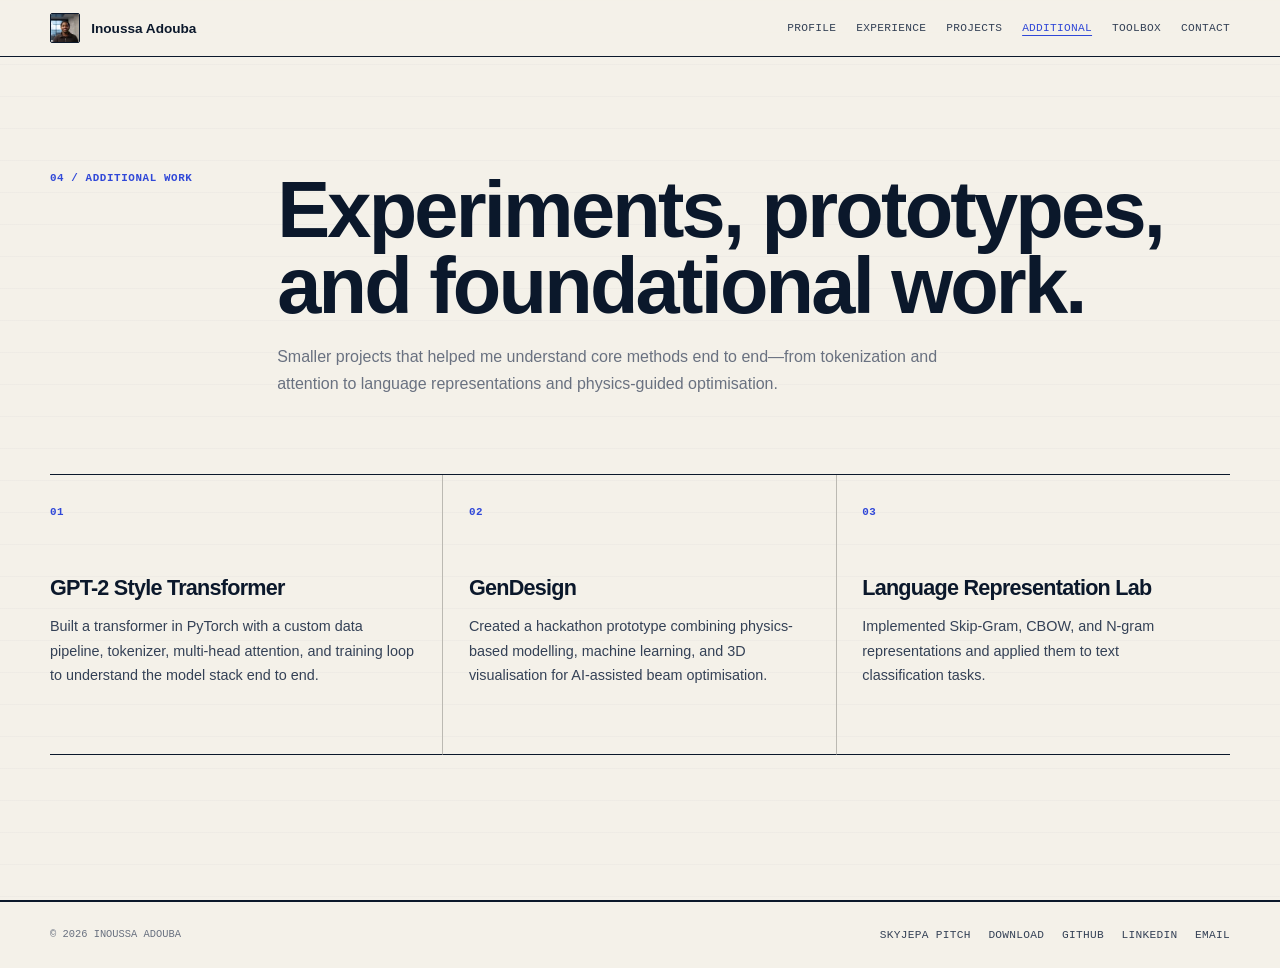
==== additional-work/index.html @ 8c23f43f "deploy: update portfolio site" ====
<!DOCTYPE html><html lang="en"><head><meta charset="UTF-8"><meta name="viewport" content="width=device-width"><meta name="description" content="Experiments, prototypes, and foundational artificial-intelligence work by Inoussa Adouba."><meta name="theme-color" content="#f4f1e9"><meta property="og:title" content="Additional Work | Inoussa Adouba"><meta property="og:description" content="Experiments, prototypes, and foundational artificial-intelligence work by Inoussa Adouba."><meta property="og:type" content="website"><link rel="icon" href="/favicon.svg" type="image/svg+xml"><title>Additional Work | Inoussa Adouba</title><link rel="stylesheet" href="/_astro/BaseLayout.Cs5q49xd.css"></head><body><a class="skip-link" href="#main-content">Skip to content</a><header class="site-header"><div class="container site-header__inner"><a class="site-brand" href="/" aria-label="Inoussa Adouba home"><img src="/_astro/inoussa-adouba.CsXf9BYN_ZN53jx.webp" alt loading="lazy" decoding="async" width="72" height="90" class="site-brand__photo"><span>Inoussa Adouba</span></a><nav class="site-nav site-nav--desktop" aria-label="Primary navigation"><a href="/profile/">Profile</a><a href="/experience/">Experience</a><a href="/projects/">Projects</a><a href="/additional-work/" aria-current="page">Additional</a><a href="/toolbox/">Toolbox</a><a href="/contact/">Contact</a></nav><details class="site-menu"><summary>Menu</summary><nav aria-label="Mobile navigation"><a href="/profile/">Profile</a><a href="/experience/">Experience</a><a href="/projects/">Projects</a><a href="/additional-work/" aria-current="page">Additional</a><a href="/toolbox/">Toolbox</a><a href="/contact/">Contact</a></nav></details></div></header><main id="main-content"><section class="section page-section"><div class="container"><header class="section-heading"><span class="section-index">04 / Additional work</span><div><h1>Experiments, prototypes, and foundational work.</h1><p>Smaller projects that helped me understand core methods end to end—from tokenization and attention to language representations and physics-guided optimisation.</p></div></header><div class="work-grid"><article class="work-item"><span class="project-number">01</span><h2>GPT-2 Style Transformer</h2><p>Built a transformer in PyTorch with a custom data pipeline, tokenizer, multi-head attention, and training loop to understand the model stack end to end.</p></article><article class="work-item"><span class="project-number">02</span><h2>GenDesign</h2><p>Created a hackathon prototype combining physics-based modelling, machine learning, and 3D visualisation for AI-assisted beam optimisation.</p></article><article class="work-item"><span class="project-number">03</span><h2>Language Representation Lab</h2><p>Implemented Skip-Gram, CBOW, and N-gram representations and applied them to text classification tasks.</p></article></div></div></section></main><footer class="site-footer"><div class="container site-footer__inner"><p>© 2026 Inoussa Adouba</p><nav class="footer-links" aria-label="Footer navigation"><a data-skyjepa-protected href="/skyjepa-bmw-pitch-de/" target="_blank" rel="noreferrer">SkyJEPA pitch</a><a data-skyjepa-protected href="/downloads/skyjepa-bmw-pitch-de.zip" download>Download</a><a href="https://github.com/Yun1us" target="_blank" rel="noreferrer">GitHub</a><a href="https://www.linkedin.com/in/inoussa-adouba/" target="_blank" rel="noreferrer">LinkedIn</a><a href="mailto:inoussaadouba@gmail.com">Email</a></nav></div></footer><script>
      document.querySelectorAll('[data-skyjepa-protected]').forEach((link) => {
        link.addEventListener('click', (event) => {
          const password = window.prompt('Password required:');
          if (password !== 'Reinforce321') {
            event.preventDefault();
            if (password !== null) window.alert('Incorrect password.');
          }
        });
      });
    </script><script type="module" src="/_astro/BaseLayout.astro_astro_type_script_index_0_lang.D6AERABx.js"></script></body></html>
---- _astro/BaseLayout.Cs5q49xd.css ----
:root{color-scheme:light;--paper:#f4f1e9;--paper-light:#fffdf8;--paper-deep:#e8e3d8;--ink:#0b182b;--ink-soft:#344156;--muted:#697180;--line:#bbb9b2;--line-light:#d7d3ca;--blue:#3048d8;--blue-dark:#172879;--violet:#6958a8;--navy:#081426;--navy-soft:#12233e;--green:#2e725f;--mono:"SFMono-Regular", Consolas, "Liberation Mono", Menlo, monospace;--sans:"Helvetica Neue", Helvetica, Arial, sans-serif;--container:1180px;font-family:var(--sans);background:var(--paper);color:var(--ink)}*{box-sizing:border-box}html{scroll-behavior:smooth}body{background:linear-gradient(#0b182b06 1px, transparent 1px) 0 0 / 100% 32px, var(--paper);min-width:320px;color:var(--ink);text-rendering:optimizelegibility;margin:0}a{color:inherit}img{max-width:100%;display:block}h1,h2,h3,p{margin-top:0}h1,h2,h3{letter-spacing:-.035em}p,li{color:var(--ink-soft);line-height:1.7}button,input,textarea{font:inherit}::selection{color:var(--ink);background:#c9d0ff}.container{width:min(var(--container), calc(100% - 3rem));margin-inline:auto}.skip-link{z-index:200;border:1px solid var(--ink);background:var(--paper-light);font-family:var(--mono);padding:.65rem .85rem;font-size:.75rem;position:fixed;top:.75rem;left:.75rem;transform:translateY(-150%)}.skip-link:focus{transform:translateY(0)}:focus-visible{outline:2px solid var(--blue);outline-offset:4px}.site-header{z-index:100;border-bottom:1px solid var(--ink);background:#f4f1e9f5;position:sticky;top:0}.site-header__inner{justify-content:space-between;align-items:center;gap:2rem;min-height:56px;display:flex}.site-brand{color:var(--ink);align-items:center;gap:.7rem;font-size:.85rem;font-weight:700;text-decoration:none;display:inline-flex}.site-brand__photo{border:1px solid var(--ink);object-fit:cover;object-position:center 28%;border-radius:2px;width:30px;height:30px}.site-nav{align-items:center;gap:1.25rem;display:flex}.site-nav a,.footer-links a{color:var(--ink-soft);font-family:var(--mono);letter-spacing:.025em;text-transform:uppercase;font-size:.7rem;text-decoration:none}.site-nav a:hover,.footer-links a:hover,.site-nav a[aria-current=page]{color:var(--blue);text-underline-offset:4px;text-decoration:underline}.site-menu{display:none}main{min-height:74vh}.editorial-hero{border-bottom:1px solid var(--ink);padding:clamp(3.5rem,7vw,7rem) 0}.editorial-hero__grid{grid-template-columns:minmax(0,.9fr) minmax(520px,1.1fr);align-items:stretch;gap:clamp(2.5rem,6vw,5.5rem);display:grid}.hero-copy{flex-direction:column;justify-content:space-between;min-height:610px;display:flex}.index-label,.section-index,.panel-title,.metadata,.project-kicker,.project-number,.eyebrow,.caption,.timeline-date,.tool-index,.reference-kicker,.slides-kicker{font-family:var(--mono);letter-spacing:.055em;text-transform:uppercase}.index-label{color:var(--blue);align-items:center;gap:.85rem;margin-bottom:2rem;font-size:.72rem;font-weight:700;display:flex}.index-label:before{content:"";background:currentColor;width:38px;height:1px}.hero-title{max-width:680px;margin-bottom:1.8rem;font-size:clamp(4.1rem,8vw,7.3rem);line-height:.88}.hero-title span{color:var(--blue);display:block}.hero-lead{max-width:650px;color:var(--ink-soft);margin-bottom:2rem;font-size:clamp(1.08rem,1.8vw,1.35rem);line-height:1.58}.link-row{flex-wrap:wrap;gap:.8rem 1.5rem;display:flex}.arrow-link,.text-link,.profile-link{color:var(--ink);border-bottom:1px solid;align-items:center;gap:.55rem;font-size:.86rem;font-weight:700;text-decoration:none;transition:color .16s,gap .18s;display:inline-flex}.arrow-link:hover,.text-link:hover,.profile-link:hover{color:var(--blue);gap:.8rem}.hero-facts{border-top:1px solid var(--ink);border-bottom:1px solid var(--ink);grid-template-columns:repeat(3,1fr);margin-top:3.5rem;display:grid}.hero-fact{border-right:1px solid var(--line);min-height:95px;padding:1rem 1rem 1rem 0}.hero-fact+.hero-fact{padding-left:1rem}.hero-fact:last-child{border-right:0}.hero-fact dt{color:var(--muted);font-family:var(--mono);letter-spacing:.06em;text-transform:uppercase;margin-bottom:.45rem;font-size:.62rem}.hero-fact dd{color:var(--ink);margin:0;font-size:.83rem;font-weight:600;line-height:1.45}.workbench{border:1px solid var(--ink);isolation:isolate;background:radial-gradient(circle at 23% 12%,#5873ff99,#0000 32%),linear-gradient(135deg,#081426 0%,#1d2e70 56%,#6758a8 100%);min-height:610px;position:relative;overflow:hidden}.workbench:before{z-index:-1;content:"";mix-blend-mode:soft-light;opacity:.7;pointer-events:none;background-image:radial-gradient(circle,#ffffff2e 0 .65px,#0000 .85px);background-size:3px 3px;position:absolute;inset:0}.workbench:after{color:#ffffffb3;content:"PROFILE / WORKBENCH";font-family:var(--mono);letter-spacing:.09em;pointer-events:none;font-size:.58rem;position:absolute;bottom:.75rem;right:1rem}.workbench-reset{z-index:20;color:#fff;cursor:pointer;font-family:var(--mono);text-transform:uppercase;background:#081426d1;border:1px solid #ffffffb3;border-radius:0;padding:.5rem .65rem;font-size:.62rem;display:none;position:absolute;top:.85rem;right:.85rem}.workbench[data-workbench-enhanced=true] .workbench-reset,.field-notes[data-workbench-enhanced=true] .workbench-reset{display:block}.workbench[data-workbench-enhanced=true]:after{content:"WORKBENCH / DRAG PANELS"}.workbench-reset:hover{color:var(--navy);background:#fff}.workbench-panel{z-index:2;border:1px solid var(--ink);background:var(--paper-light);will-change:transform;width:min(320px,100% - 2rem);position:absolute;box-shadow:6px 6px #08142661}.workbench-panel[data-panel-id=profile],.workbench-panel[data-panel-id=home-profile]{width:330px;top:2.5rem;left:2rem}.workbench-panel[data-panel-id=current],.workbench-panel[data-panel-id=home-current]{width:275px;top:7.8rem;right:1.5rem}.workbench-panel[data-panel-id=contact],.workbench-panel[data-panel-id=home-links]{width:300px;bottom:3.2rem;left:8.5rem}.panel-title{border-bottom:1px solid var(--ink);background:repeating-linear-gradient(0deg, transparent 0 3px, #0b182b14 3px 4px), var(--paper-deep);min-height:34px;color:var(--ink);cursor:grab;user-select:none;justify-content:space-between;align-items:center;padding:.45rem .65rem;font-size:.62rem;display:flex}.panel-title:active{cursor:grabbing}.panel-title span:last-child{color:var(--blue)}.panel-body{padding:1rem}.profile-summary{grid-template-columns:92px 1fr;align-items:center;gap:.9rem;display:grid}.profile-summary img{border:1px solid var(--ink);object-fit:cover;object-position:center 28%;width:92px;height:108px}.profile-summary h2{margin-bottom:.35rem;font-size:1.12rem}.profile-summary p,.panel-body li,.panel-body address{color:var(--ink-soft);margin-bottom:0;font-size:.73rem;line-height:1.5}.panel-body ul{gap:.55rem;margin:0;padding:0;list-style:none;display:grid}.panel-body li{border-bottom:1px solid var(--line-light);padding-bottom:.55rem}.panel-body li:last-child{border-bottom:0;padding-bottom:0}.panel-body address{font-style:normal}.panel-links{gap:.9rem;margin-top:.9rem;display:flex}.panel-links a{color:var(--blue-dark);font-family:var(--mono);text-transform:uppercase;font-size:.63rem;font-weight:700}.section{border-bottom:1px solid var(--ink);padding:clamp(5rem,9vw,8.5rem) 0;scroll-margin-top:56px}.page-section{min-height:calc(100vh - 56px)}.section--ink{background:var(--navy);color:var(--paper-light)}.section-heading{grid-template-columns:minmax(130px,.34fr) minmax(0,1.66fr);gap:2rem;margin-bottom:clamp(3rem,6vw,5rem);display:grid}.section-index{color:var(--blue);font-size:.68rem;font-weight:700}.section-heading h2{max-width:850px;margin-bottom:0;font-size:clamp(2.6rem,5.6vw,5rem);line-height:.98}.section-heading h1{max-width:900px;margin-bottom:0;font-size:clamp(2.9rem,6.2vw,5.6rem);line-height:.96}.section-heading p{max-width:700px;color:var(--muted);margin:1.15rem 0 0;font-size:1rem}.route-directory{border-top:1px solid var(--ink);margin:0;padding:0;list-style:none}.route-directory li{border-bottom:1px solid var(--line)}.route-directory a{color:var(--ink);grid-template-columns:55px minmax(170px,.55fr) minmax(0,1fr) 30px;align-items:center;gap:1rem;padding:1.25rem 0;text-decoration:none;transition:color .16s,padding .18s;display:grid}.route-directory a:hover{color:var(--blue);padding-left:.75rem;padding-right:.75rem}.route-directory__index{color:var(--blue);font-family:var(--mono);font-size:.68rem}.route-directory__title{font-size:1.25rem;font-weight:700}.route-directory__description{color:var(--muted);font-size:.88rem}.route-directory__arrow{justify-self:end;font-size:1.2rem}.profile-grid{grid-template-columns:1.15fr .85fr;gap:clamp(2.5rem,8vw,7rem);display:grid}.profile-statement{max-width:720px;color:var(--ink);font-size:clamp(1.5rem,2.6vw,2.25rem);line-height:1.4}.profile-copy p:last-child{margin-bottom:0}.focus-list{border-top:1px solid var(--ink);margin:0;padding:0;list-style:none}.focus-list li{border-bottom:1px solid var(--line);color:var(--ink);grid-template-columns:38px 1fr;padding:.9rem 0;font-size:.9rem;font-weight:600;display:grid}.focus-list span{color:var(--blue);font-family:var(--mono);font-size:.65rem}.notes-section{margin-top:clamp(4.5rem,9vw,8rem)}.notes-section__heading{gap:.65rem;max-width:780px;margin-bottom:2rem;display:grid}.notes-section__heading h2{margin:0;font-size:clamp(2rem,4vw,3.3rem)}.notes-section__heading p{margin:0}.field-notes{border-top:1px solid var(--ink);border-bottom:1px solid var(--ink);background:linear-gradient(#3048d814 1px, transparent 1px) 0 0 / 100% 48px, var(--paper-deep);min-height:500px;position:relative;overflow:hidden}.field-notes:after{color:var(--muted);content:"FIELD NOTES";font-family:var(--mono);letter-spacing:.08em;pointer-events:none;font-size:.58rem;position:absolute;bottom:.7rem;left:.9rem;right:auto}.field-note{z-index:2;border:1px solid var(--ink);background:var(--paper-light);width:min(290px,100% - 2rem);position:absolute;box-shadow:5px 5px #0b182b29}.field-note[data-panel-id=profile-role]{top:2rem;left:2rem}.field-note[data-panel-id=profile-study]{width:330px;top:4.5rem;left:35%}.field-note[data-panel-id=profile-community]{width:270px;top:2rem;right:1.5rem}.field-note[data-panel-id=profile-linkedin]{width:340px;bottom:2.2rem;left:18%}.field-note__handle{border-bottom:1px solid var(--ink);background:var(--paper-deep);cursor:grab;min-height:34px;font-family:var(--mono);letter-spacing:.055em;text-transform:uppercase;user-select:none;justify-content:space-between;align-items:center;padding:.45rem .65rem;font-size:.62rem;display:flex}.field-note__handle span:last-child{color:var(--blue)}.field-note__body{padding:1rem}.field-note__body h3{margin-bottom:.45rem;font-size:1.1rem}.field-note__body p{margin-bottom:.8rem;font-size:.78rem}.field-note__body a{color:var(--blue-dark);font-family:var(--mono);text-transform:uppercase;font-size:.64rem;font-weight:700}.field-notes .workbench-reset{top:auto;bottom:.85rem;right:.85rem}.profile-credentials{margin-top:clamp(4.5rem,9vw,8rem)}.timeline{border-top:1px solid var(--ink);margin:0;padding:0;list-style:none}.timeline-item{border-bottom:1px solid var(--line);grid-template-columns:minmax(150px,.33fr) minmax(0,.67fr);align-items:start;gap:1.5rem;padding:1.7rem 0;display:grid}.timeline-date{color:var(--blue);font-size:.66rem;font-weight:700}.timeline-copy{grid-template-columns:minmax(220px,.75fr) minmax(0,1.25fr);gap:.4rem 2rem;display:grid}.timeline-copy h3,.timeline-copy h2{margin-bottom:.2rem;font-size:1.2rem}.timeline-copy .organization{color:var(--muted);font-family:var(--mono);margin:0;font-size:.7rem}.timeline-copy>p:last-child{margin:0;font-size:.9rem}.project-index{border-top:1px solid var(--ink);margin:0;padding:0;list-style:none}.project-record{border-bottom:1px solid var(--ink);grid-template-columns:minmax(320px,.92fr) minmax(0,1.08fr);align-items:stretch;gap:clamp(2rem,5vw,4.5rem);padding:clamp(2rem,5vw,4rem) 0;display:grid}.project-record:nth-child(2n) .project-record__visual{order:2}.project-record__visual{min-height:350px}.project-record__visual>a{border:1px solid var(--ink);background:var(--navy);color:#fff;height:100%;text-decoration:none;display:block}.project-record__visual>a:focus-visible{outline-color:#8190ff}.project-record__copy{flex-direction:column;justify-content:space-between;min-height:350px;display:flex}.project-record__topline{justify-content:space-between;align-items:center;gap:1rem;display:flex}.project-number{color:var(--blue);font-size:.68rem;font-weight:700}.metadata{color:var(--muted);gap:.8rem;font-size:.62rem;display:flex}.project-record h3,.project-record h2{max-width:690px;margin:1.4rem 0 1rem;font-size:clamp(2rem,4vw,3.55rem);line-height:1}.project-record h3 a,.project-record h2 a{text-decoration:none}.project-record h3 a:hover,.project-record h2 a:hover{color:var(--blue)}.project-summary{max-width:690px;color:var(--ink-soft);-webkit-line-clamp:4;-webkit-box-orient:vertical;margin-bottom:1.5rem;display:-webkit-box;overflow:hidden}.project-tags{color:var(--muted);font-family:var(--mono);text-transform:uppercase;flex-wrap:wrap;gap:.6rem;margin-bottom:2rem;font-size:.65rem;display:flex}.project-tags span+span:before{color:var(--blue);content:"/";margin-right:.6rem}.caption{color:var(--muted);margin:.65rem 0 0;font-size:.58rem}.work-grid,.tool-grid,.credentials-grid{border-top:1px solid var(--ink);display:grid}.work-grid{grid-template-columns:repeat(3,1fr)}.work-item{border-right:1px solid var(--line);border-bottom:1px solid var(--ink);min-height:280px;padding:1.6rem 1.6rem 1.6rem 0}.work-item+.work-item{padding-left:1.6rem}.work-item:last-child{border-right:0}.work-item h3,.work-item h2{margin:3.5rem 0 .85rem;font-size:1.35rem}.work-item p{margin:0;font-size:.9rem}.tool-grid{grid-template-columns:repeat(3,1fr)}.tool-group{border-right:1px solid var(--line);border-bottom:1px solid var(--ink);min-height:270px;padding:1.4rem 1.5rem 1.4rem 0}.tool-group+.tool-group{padding-left:1.5rem}.tool-group:last-child{border-right:0}.tool-index{color:var(--blue);margin-bottom:2.6rem;font-size:.64rem;display:block}.tool-group h3,.tool-group h2{border-bottom:1px solid var(--line);margin:0 0 1rem;padding-bottom:.85rem;font-size:1.25rem}.tool-group ul{margin:0;padding:0;list-style:none;display:grid}.tool-group li{border-bottom:1px solid var(--line-light);color:var(--ink-soft);align-items:center;gap:.5rem;margin:0;padding:.48rem 0;font-size:.82rem;display:flex}.tool-group li:last-child{border-bottom:0}.tool-group li:before{background:var(--blue);content:"";width:.3rem;height:.3rem;transform:rotate(45deg)}.credentials-grid{grid-template-columns:repeat(2,1fr);margin-top:3.5rem}.credential-group{border-right:1px solid var(--line);border-bottom:1px solid var(--ink);padding:1.6rem 2rem 1.6rem 0}.credential-group+.credential-group{border-right:0;padding-left:2rem;padding-right:0}.credential-group h3,.credential-group h2{margin-bottom:1.2rem;font-size:1.25rem}.credential-group ul{margin:0;padding-left:1.15rem}.credential-group li{margin-bottom:.6rem;font-size:.86rem}.contact-band{border:1px solid var(--ink);color:#fff;isolation:isolate;background:radial-gradient(circle at 80% 10%,#6473ff94,#0000 33%),linear-gradient(125deg,#081426 0%,#1c2a70 60%,#6958a8 100%);padding:clamp(2.5rem,7vw,5.5rem);position:relative;overflow:hidden}.contact-band:before{z-index:-1;content:"";opacity:.7;background-image:radial-gradient(circle,#fff3 0 .6px,#0000 .8px);background-size:3px 3px;position:absolute;inset:0}.contact-band .section-index,.contact-band h2,.contact-band h1,.contact-band p,.contact-band a{color:#fff}.contact-band h2,.contact-band h1{max-width:850px;margin:1.5rem 0;font-size:clamp(2.8rem,6vw,5.5rem);line-height:.97}.contact-band p{max-width:650px}.contact-band .link-row{margin-top:2rem}.contact-band .arrow-link{border-color:#fffc}.site-footer{border-top:1px solid var(--ink);background:var(--paper);padding:1.5rem 0}.site-footer__inner{justify-content:space-between;align-items:center;gap:1.5rem;display:flex}.site-footer p{color:var(--muted);font-family:var(--mono);text-transform:uppercase;margin:0;font-size:.65rem}.footer-links{flex-wrap:wrap;gap:.65rem 1.1rem;display:flex}.project-hero{border-bottom:1px solid var(--ink);background:var(--navy);color:#fff;padding:clamp(3.5rem,8vw,7rem) 0}.project-hero__grid{grid-template-columns:minmax(0,1.1fr) minmax(380px,.9fr);align-items:end;gap:clamp(2.5rem,6vw,5rem);display:grid}.breadcrumb{color:#b8c6ff;font-family:var(--mono);text-transform:uppercase;margin-bottom:2.5rem;font-size:.66rem;text-decoration:none;display:inline-block}.breadcrumb:hover{color:#fff;text-underline-offset:4px;text-decoration:underline}.project-kicker,.eyebrow{color:#8fa0ff;margin-bottom:1rem;font-size:.67rem;font-weight:700}.project-hero h1{color:#fff;max-width:880px;margin-bottom:1.5rem;font-size:clamp(2.6rem,4.5vw,4.6rem);line-height:.98}.tag-list{color:#c4cee0;font-family:var(--mono);text-transform:uppercase;flex-wrap:wrap;gap:.6rem;font-size:.62rem;display:flex}.tag-list .tag+.tag:before{color:#8fa0ff;content:"/";margin-right:.6rem}.project-hero__visual{background:var(--navy-soft);border:1px solid #ffffffa6;min-height:360px}.project-layout{grid-template-columns:minmax(0,1fr) 280px;align-items:start;gap:clamp(3rem,7vw,6rem);padding:clamp(4rem,8vw,7rem) 0;display:grid}.project-article{min-width:0}.project-article>:first-child{margin-top:0}.project-article h2{border-top:1px solid var(--ink);margin:3.2rem 0 1.2rem;padding-top:1rem;font-size:clamp(1.8rem,3vw,2.65rem)}.project-article h3{margin:2.2rem 0 .8rem;font-size:1.35rem}.project-article p,.project-article li{max-width:780px;font-size:1rem}.project-article ul,.project-article ol{gap:.65rem;max-width:780px;padding-left:1.2rem;display:grid}.project-article a{color:var(--blue-dark)}.project-article code{border:1px solid var(--line);background:var(--paper-deep);font-family:var(--mono);padding:.1rem .3rem;font-size:.88em}.project-aside{border-left:1px solid var(--ink);padding-left:1.4rem;position:sticky;top:84px}.project-aside dl{margin:0}.project-aside dt{color:var(--muted);font-family:var(--mono);letter-spacing:.06em;text-transform:uppercase;margin-top:1rem;font-size:.6rem}.project-aside dt:first-child{margin-top:0}.project-aside dd{color:var(--ink);margin:.25rem 0 0;font-size:.84rem;font-weight:600;line-height:1.5}.reference-card,.slides-card{border-top:1px solid var(--ink);margin-top:2rem;padding-top:1.2rem}.reference-kicker,.slides-kicker{color:var(--blue);margin-bottom:.6rem;font-size:.6rem}.reference-card h2,.slides-card h2{margin-bottom:.65rem;font-size:1rem}.reference-card p,.slides-card p{font-size:.77rem}.reference-card a{color:var(--blue-dark);font-size:.78rem;font-weight:700}.slides-frame{aspect-ratio:4/5;border:1px solid var(--ink);background:#fff;margin-top:1rem;overflow:hidden}.slides-frame iframe{border:0;width:100%;height:100%;display:block}.button{border:1px solid var(--ink);background:var(--paper-light);min-height:40px;color:var(--ink);font-family:var(--mono);text-transform:uppercase;border-radius:0;justify-content:center;align-items:center;padding:.65rem .85rem;font-size:.65rem;font-weight:700;text-decoration:none;display:inline-flex}.button:hover{background:var(--ink);color:#fff}.slides-button{width:100%;margin-top:.7rem}@media (width<=1040px){.site-nav{gap:.8rem}.editorial-hero__grid{grid-template-columns:1fr}.hero-copy{min-height:auto}.workbench{min-height:580px}.field-note[data-panel-id=profile-role]{width:260px;left:1rem}.field-note[data-panel-id=profile-study]{width:300px;left:31%}.field-note[data-panel-id=profile-community]{width:240px;right:1rem}.field-note[data-panel-id=profile-linkedin]{width:320px;left:26%}.project-record,.project-hero__grid{grid-template-columns:1fr}.project-record:nth-child(2n) .project-record__visual{order:0}.project-record__visual{min-height:390px}.project-record__copy{min-height:auto}}@media (width<=820px){.container{width:min(100% - 1.5rem, var(--container))}.site-header__inner{min-height:52px}.site-nav--desktop{display:none}.site-menu{display:block;position:relative}.site-menu summary{cursor:pointer;font-family:var(--mono);letter-spacing:.04em;text-transform:uppercase;font-size:.7rem;font-weight:700;list-style:none}.site-menu summary::-webkit-details-marker{display:none}.site-menu summary:after{color:var(--blue);content:"+";margin-left:.55rem}.site-menu[open] summary:after{content:"−"}.site-menu nav{z-index:120;border:1px solid var(--ink);background:var(--paper-light);min-width:210px;display:grid;position:absolute;top:calc(100% + 1rem);right:0;box-shadow:5px 5px #0b182b2e}.site-menu nav a{border-bottom:1px solid var(--line-light);color:var(--ink);font-family:var(--mono);text-transform:uppercase;padding:.8rem .9rem;font-size:.72rem;text-decoration:none}.site-menu nav a:last-child{border-bottom:0}.site-menu nav a:hover,.site-menu nav a[aria-current=page]{background:var(--paper-deep);color:var(--blue)}.section-heading,.profile-grid,.timeline-item,.timeline-copy,.project-layout{grid-template-columns:1fr}.section-heading{gap:.65rem}.work-grid,.tool-grid,.credentials-grid{grid-template-columns:1fr}.work-item,.tool-group,.credential-group,.credential-group+.credential-group{border-right:0;min-height:auto;padding:1.5rem 0}.work-item+.work-item,.tool-group+.tool-group{padding-left:0}.work-item h3,.work-item h2,.tool-index{margin-top:0;margin-bottom:1rem}.project-aside{border-top:1px solid var(--ink);border-left:0;padding-top:1.4rem;padding-left:0;position:static}.slides-frame{aspect-ratio:16/10}.site-footer__inner{flex-direction:column;align-items:flex-start}}@media (width<=959px),(hover:none),(pointer:coarse),(prefers-reduced-motion:reduce){.workbench{gap:.9rem;min-height:auto;padding:3.75rem .9rem 2.8rem;display:grid}.workbench-panel,.workbench-panel[data-panel-id=profile],.workbench-panel[data-panel-id=current],.workbench-panel[data-panel-id=contact]{width:100%;position:relative;inset:auto;transform:none!important}.panel-title{cursor:default}.workbench-reset,.workbench:after{display:none}.field-notes{gap:1rem;min-height:auto;padding:1rem 0 2.5rem;display:grid}.field-note,.field-note[data-panel-id=profile-role],.field-note[data-panel-id=profile-study],.field-note[data-panel-id=profile-community],.field-note[data-panel-id=profile-linkedin]{width:100%;position:relative;inset:auto;transform:none!important}.field-note__handle{cursor:default}.field-notes .workbench-reset,.field-notes:after{display:none}}@media (width<=620px){.editorial-hero{padding-top:3rem}.hero-title{font-size:clamp(3.5rem,18vw,5.2rem)}.hero-facts{grid-template-columns:1fr}.hero-fact,.hero-fact+.hero-fact{border-right:0;border-bottom:1px solid var(--line);padding:.85rem 0}.hero-fact:last-child{border-bottom:0}.profile-summary{grid-template-columns:74px 1fr}.profile-summary img{width:74px;height:88px}.section{padding:4.5rem 0}.route-directory a{grid-template-columns:38px 1fr 24px;align-items:start;gap:.35rem .8rem}.route-directory__description{grid-column:2/-1}.route-directory__arrow{grid-area:1/3}.project-record{grid-template-columns:minmax(0,1fr)}.project-record__visual,.project-record__copy{min-height:280px}.project-record h3,.project-record h2{font-size:2.15rem}.metadata{flex-direction:column;align-items:flex-end;gap:.2rem}.tool-group ul{columns:1}.contact-band{padding:2rem 1.25rem}.project-hero__visual{min-height:280px}.project-hero h1{font-size:clamp(2.6rem,13vw,4rem)}}@media (prefers-reduced-motion:reduce){html{scroll-behavior:auto}*,:before,:after{transition-duration:.01ms!important;animation-duration:.01ms!important;animation-iteration-count:1!important}}
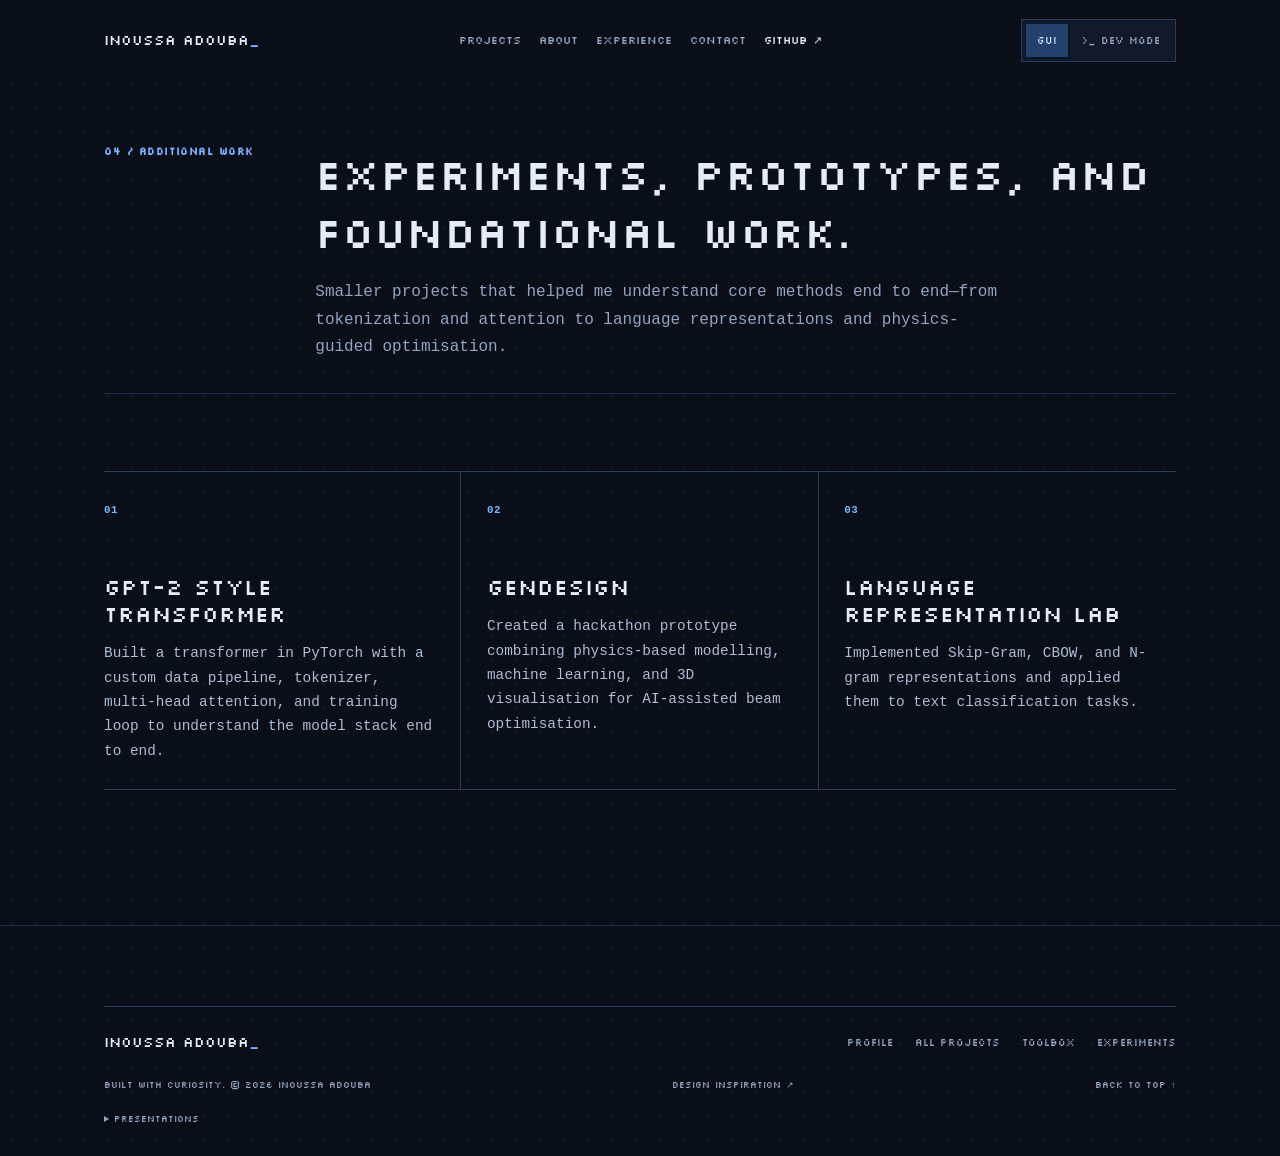
==== commit fb37b687: "deploy: update portfolio site" ====
--- a/additional-work/index.html
+++ b/additional-work/index.html
@@ -1,4 +1,7 @@
-<!DOCTYPE html><html lang="en"><head><meta charset="UTF-8"><meta name="viewport" content="width=device-width"><meta name="description" content="Experiments, prototypes, and foundational artificial-intelligence work by Inoussa Adouba."><meta name="theme-color" content="#f4f1e9"><meta property="og:title" content="Additional Work | Inoussa Adouba"><meta property="og:description" content="Experiments, prototypes, and foundational artificial-intelligence work by Inoussa Adouba."><meta property="og:type" content="website"><link rel="icon" href="/favicon.svg" type="image/svg+xml"><title>Additional Work | Inoussa Adouba</title><link rel="stylesheet" href="/_astro/BaseLayout.Cs5q49xd.css"></head><body><a class="skip-link" href="#main-content">Skip to content</a><header class="site-header"><div class="container site-header__inner"><a class="site-brand" href="/" aria-label="Inoussa Adouba home"><img src="/_astro/inoussa-adouba.CsXf9BYN_ZN53jx.webp" alt loading="lazy" decoding="async" width="72" height="90" class="site-brand__photo"><span>Inoussa Adouba</span></a><nav class="site-nav site-nav--desktop" aria-label="Primary navigation"><a href="/profile/">Profile</a><a href="/experience/">Experience</a><a href="/projects/">Projects</a><a href="/additional-work/" aria-current="page">Additional</a><a href="/toolbox/">Toolbox</a><a href="/contact/">Contact</a></nav><details class="site-menu"><summary>Menu</summary><nav aria-label="Mobile navigation"><a href="/profile/">Profile</a><a href="/experience/">Experience</a><a href="/projects/">Projects</a><a href="/additional-work/" aria-current="page">Additional</a><a href="/toolbox/">Toolbox</a><a href="/contact/">Contact</a></nav></details></div></header><main id="main-content"><section class="section page-section"><div class="container"><header class="section-heading"><span class="section-index">04 / Additional work</span><div><h1>Experiments, prototypes, and foundational work.</h1><p>Smaller projects that helped me understand core methods end to end—from tokenization and attention to language representations and physics-guided optimisation.</p></div></header><div class="work-grid"><article class="work-item"><span class="project-number">01</span><h2>GPT-2 Style Transformer</h2><p>Built a transformer in PyTorch with a custom data pipeline, tokenizer, multi-head attention, and training loop to understand the model stack end to end.</p></article><article class="work-item"><span class="project-number">02</span><h2>GenDesign</h2><p>Created a hackathon prototype combining physics-based modelling, machine learning, and 3D visualisation for AI-assisted beam optimisation.</p></article><article class="work-item"><span class="project-number">03</span><h2>Language Representation Lab</h2><p>Implemented Skip-Gram, CBOW, and N-gram representations and applied them to text classification tasks.</p></article></div></div></section></main><footer class="site-footer"><div class="container site-footer__inner"><p>© 2026 Inoussa Adouba</p><nav class="footer-links" aria-label="Footer navigation"><a data-skyjepa-protected href="/skyjepa-bmw-pitch-de/" target="_blank" rel="noreferrer">SkyJEPA pitch</a><a data-skyjepa-protected href="/downloads/skyjepa-bmw-pitch-de.zip" download>Download</a><a href="https://github.com/Yun1us" target="_blank" rel="noreferrer">GitHub</a><a href="https://www.linkedin.com/in/inoussa-adouba/" target="_blank" rel="noreferrer">LinkedIn</a><a href="mailto:inoussaadouba@gmail.com">Email</a></nav></div></footer><script>
+<!DOCTYPE html><html lang="en"><head><meta charset="UTF-8"><meta name="viewport" content="width=device-width"><meta name="description" content="Experiments, prototypes, and foundational artificial-intelligence work by Inoussa Adouba."><meta name="theme-color" content="#090e18"><script>
+      try { document.documentElement.dataset.siteMode = localStorage.getItem('portfolio-mode') === 'dev' ? 'dev' : 'gui'; }
+      catch { document.documentElement.dataset.siteMode = 'gui'; }
+    </script><link rel="canonical" href="https://yun1us.github.io/additional-work/"><meta property="og:title" content="Additional Work | Inoussa Adouba"><meta property="og:description" content="Experiments, prototypes, and foundational artificial-intelligence work by Inoussa Adouba."><meta property="og:type" content="website"><meta property="og:url" content="https://yun1us.github.io/additional-work/"><meta property="og:image" content="https://yun1us.github.io/og.png"><meta property="og:image:alt" content="Inoussa Adouba — AI engineering, robotics, and applied machine learning"><meta name="twitter:card" content="summary_large_image"><meta name="twitter:title" content="Additional Work | Inoussa Adouba"><meta name="twitter:description" content="Experiments, prototypes, and foundational artificial-intelligence work by Inoussa Adouba."><meta name="twitter:image" content="https://yun1us.github.io/og.png"><link rel="icon" href="/favicon.svg" type="image/svg+xml"><link rel="preload" href="/fonts/silkscreen.ttf" as="font" type="font/ttf" crossorigin><style>@font-face{font-family:Silkscreen;src:url("/fonts/silkscreen.ttf") format("truetype");font-weight:400;font-style:normal;font-display:swap;}</style><title>Additional Work | Inoussa Adouba</title><link rel="stylesheet" href="/_astro/BaseLayout.Dx1vEfdc.css"></head><body class="pixel-site"><a class="skip-link" href="#main-content">Skip to content</a><header class="pixel-header"><div class="pixel-container pixel-header-inner"><a class="pixel-brand" href="/">Inoussa Adouba<span aria-hidden="true">_</span></a><nav class="pixel-desktop-nav" aria-label="Primary navigation"><a href="/#projects">Projects</a><a href="/#about">About</a><a href="/#experience">Experience</a><a href="/#contact">Contact</a><a href="https://github.com/Yun1us" target="_blank" rel="noreferrer">GitHub ↗</a></nav><div class="mode-switch" role="group" aria-label="Website mode"><button type="button" data-set-mode="gui" aria-pressed="true">GUI</button><button type="button" data-set-mode="dev" aria-pressed="false"><span aria-hidden="true">&gt;_</span> Dev mode</button></div><details class="pixel-mobile-menu"><summary>Menu <span aria-hidden="true">+</span></summary><nav aria-label="Mobile navigation"><a href="/#projects">Projects</a><a href="/#about">About</a><a href="/#experience">Experience</a><a href="/#contact">Contact</a><a href="/toolbox/">Toolbox</a><a href="https://github.com/Yun1us" target="_blank" rel="noreferrer">GitHub ↗</a></nav></details></div></header><main id="main-content"><div data-gui-view><section class="section page-section"><div class="container"><header class="section-heading"><span class="section-index">04 / Additional work</span><div><h1>Experiments, prototypes, and foundational work.</h1><p>Smaller projects that helped me understand core methods end to end—from tokenization and attention to language representations and physics-guided optimisation.</p></div></header><div class="work-grid"><article class="work-item"><span class="project-number">01</span><h2>GPT-2 Style Transformer</h2><p>Built a transformer in PyTorch with a custom data pipeline, tokenizer, multi-head attention, and training loop to understand the model stack end to end.</p></article><article class="work-item"><span class="project-number">02</span><h2>GenDesign</h2><p>Created a hackathon prototype combining physics-based modelling, machine learning, and 3D visualisation for AI-assisted beam optimisation.</p></article><article class="work-item"><span class="project-number">03</span><h2>Language Representation Lab</h2><p>Implemented Skip-Gram, CBOW, and N-gram representations and applied them to text classification tasks.</p></article></div></div></section></div><section class="dev-view pixel-container" data-dev-view aria-labelledby="dev-title"><div class="dev-view-heading"><div><p class="pixel-kicker">A different way to explore</p><h1 id="dev-title">The portfolio, as a terminal.</h1></div><span class="dev-directory" data-dev-directory>~</span></div><div class="pixel-terminal dev-terminal" data-terminal><div class="terminal-title"><span class="terminal-lights" aria-hidden="true"><i></i><i></i><i></i></span><span>inoussa / dev mode</span><span class="terminal-readonly">portfolio.sh</span></div><div class="terminal-body"><div class="terminal-output" data-terminal-output role="log" aria-label="Dev terminal output" aria-live="polite" aria-relevant="additions" tabindex="0"><p class="terminal-welcome">INOS / portfolio shell</p><p>Welcome to Inoussa’s corner of the internet.</p><p class="terminal-muted">Explore the portfolio as a filesystem.<br>Start with <span class="accent-text">ls</span>, or try <span class="accent-text">cd projects</span>.<br><span class="accent-text">help</span> lists commands. <span class="accent-text">exit</span> returns to the site.</p></div><form data-terminal-form class="terminal-form"><label for="dev-command">guest@inoussa:<span data-terminal-path>~</span> $</label><input id="dev-command" data-terminal-input name="command" autocomplete="off" autocapitalize="off" spellcheck="false" placeholder="type a command…" aria-label="Dev terminal command" aria-describedby="dev-command-hint" maxlength="500"><button type="submit" aria-label="Run dev command">↵</button></form><p class="terminal-keyboard-hint" id="dev-command-hint">Tab completes · ↑ ↓ history · Ctrl+L clears · exit returns to GUI</p></div><div class="terminal-actions"><button type="button" data-command="ls">ls</button><button type="button" data-command="cd ..">cd ..</button><button type="button" data-command="tree">tree</button><button type="button" data-command="help">help</button><button type="button" data-command="exit">exit ↗</button></div></div><p class="dev-view-note">Try <button type="button" data-dev-example="cd projects">cd projects</button>, then <button type="button" data-dev-example="ls">ls</button>. Use <code>open &lt;file&gt;</code> to view it in the GUI.</p></section></main><script type="application/json" data-portfolio-files>[{"path":"/","description":"Inoussa Adouba — AI engineering, robotics, and applied machine learning.","href":"/"},{"path":"/projects","description":"Research, implementations, and presentations. Use cat \u003cproject> to read one.","href":"/projects/"},{"path":"/experience","description":"Industry and university experience.","href":"/experience/"},{"path":"/education","description":"What I’m studying.","href":"/profile/"},{"path":"/community","description":"Leadership, partnerships, and hackathons.","href":"/profile/"},{"path":"/toolbox","description":"Tools I have used across coursework, industry, and personal projects.","href":"/toolbox/"},{"path":"/experiments","description":"Smaller projects and foundational AI work.","href":"/additional-work/"},{"path":"/README.md","content":"Welcome to Inoussa’s portfolio.\n\nTry this:\n  ls\n  cd projects\n  ls\n  cat bimanual-robot-learning\n  open bimanual-robot-learning\n\nTab completes commands and paths. ↑ / ↓ recall history.\nhelp lists commands; man \u003ccommand> explains one.\nexit returns to the GUI.\n\nThis is a virtual filesystem of the public portfolio. All files are read-only.","href":"/","description":"Start here"},{"path":"/about","content":"Inoussa Adouba\nAI engineering · robotics · applied machine learning\nMunich, Germany\n\nI study Artificial Intelligence at the University of Applied Sciences Landshut and work in AI Operations and Strategy at BMW Group.\n\nMy work spans robot simulation, efficient neural networks, generative design, and intelligent automation. Through TUM.ai, I support international partnerships and student makeathons.","href":"/profile/","description":"Profile and approach"},{"path":"/contact","content":"Let’s talk about AI, robotics, and engineering.\n\nEmail: inoussaadouba@gmail.com\nLinkedIn: https://www.linkedin.com/in/inoussa-adouba/\nGitHub: https://github.com/Yun1us\nLocation: Munich, Germany\n\nUse email, linkedin, or github for a clickable link.","href":"/#contact","description":"Email and social links"},{"path":"/experience/bmw-ai-operations","content":"AI Operations and Strategy | Technology\nBMW Group · Munich\nFebruary 2026 — Present\n\nI identify and assess AI opportunities in operational workflows, then help align technical approaches with measurable value and scalable implementation.","href":"/experience/","description":"Current role at BMW Group"},{"path":"/experience/bmw-automation","content":"AI & Automation Intern\nBMW Group · Munich\nSeptember — December 2025\n\nI built software-based solutions for automation, data processing, and real operational workflows.","href":"/experience/","description":"AI and automation internship"},{"path":"/experience/academic-assistant","content":"Academic Assistant\nUniversity of Applied Sciences Landshut\nMay — October 2025\n\nI improved digital content and internal systems while contributing to web development and digital communication.","href":"/experience/","description":"University digital systems"},{"path":"/education/artificial-intelligence","content":"B.Sc. Artificial Intelligence\nUniversity of Applied Sciences Landshut\n2023 — 2027 (expected)\n\nFocus: artificial intelligence, robotics, and applied machine learning.","href":"/profile/","description":"B.Sc. AI · expected 2027"},{"path":"/community/tum-ai","content":"TUM.ai\nGlobal Affairs & Makeathon Team\n2025 — Present\n\nSupporting international partnerships and student makeathons.","href":"/profile/","description":"Global Affairs and Makeathon Team"},{"path":"/community/it-landshut","content":"Innovation & Technology Landshut e.V.\nVice Chairman\n2024 — Present","href":"/profile/","description":"Vice Chairman"},{"path":"/community/awards","content":"Winner — TUM.ai × BKW Engineering Hackathon 2025\n2nd place, Wildtrack — hackaTUM 2025","href":"/profile/","description":"Hackathon awards"},{"path":"/toolbox/ai-ml","content":"PyTorch\nJAX\nTensorFlow\nscikit-learn\nKeras\nTorchvision\nTransformers\nDiffusion transformers\nEmbeddings\nModel evaluation","href":"/toolbox/","description":"AI & Machine Learning"},{"path":"/toolbox/engineering","content":"Python\nJava\nGit\nDocker\nLinux\nROS\nVR teleoperation\nRobot simulation","href":"/toolbox/","description":"Engineering & Robotics"},{"path":"/toolbox/data-systems","content":"SQL\nNoSQL\nData pipelines\nPreprocessing\nDataset auditing\nTraining workflows\nMCP","href":"/toolbox/","description":"Data & Systems"},{"path":"/toolbox/scientific-computing","content":"NumPy\nSciPy\npandas\nSymPy\nMatplotlib\nscikit-image","href":"/toolbox/","description":"Scientific Computing"},{"path":"/toolbox/compute-workflow","content":"Modal\nuv\nJupyter\nGPU training\nMultiprocessing","href":"/toolbox/","description":"Compute & Workflow"},{"path":"/toolbox/model-efficiency","content":"Fine-grained pruning\nChannel pruning\nK-means quantization\nLinear quantization\nfast-pytorch-kmeans\ntorchprofile","href":"/toolbox/","description":"Model Efficiency"},{"path":"/experiments/gpt2-transformer","content":"GPT-2 Style Transformer\n\nBuilt a transformer in PyTorch with a custom data pipeline, tokenizer, multi-head attention, and training loop to understand the model stack end to end.","href":"/additional-work/","description":"Transformer from the ground up"},{"path":"/experiments/gendesign","content":"GenDesign\n\nCreated a hackathon prototype combining physics-based modelling, machine learning, and 3D visualisation for AI-assisted beam optimisation.","href":"/additional-work/","description":"AI-assisted beam optimisation"},{"path":"/experiments/language-representations","content":"Language Representation Lab\n\nImplemented Skip-Gram, CBOW, and N-gram representations and applied them to text classification tasks.","href":"/additional-work/","description":"Word representations and classification"},{"path":"/projects/bimanual-robot-learning","description":"Bimanual Robot Learning for Demonstration-Based Manipulation","href":"/projects/bimanual-robot-learning/","date":"2026-07-31","content":"Bimanual Robot Learning for Demonstration-Based Manipulation\nStatus: Active\nDate: July 31, 2026 — Present\nTools: Robotics, Imitation Learning, Bimanual Manipulation, Teleoperation, Simulation\n\n## Executive Summary\nThis active university team project explores how a bimanual robotic system can learn manipulation tasks from human demonstrations. The work combines human-guided data collection, synchronized visual and robot observations, supervised behavior cloning, and evaluation in simulation and on physical hardware. My current contribution focuses on system-level preparation and defining a reliable workflow for data collection, training, and evaluation.\n\n## Project Context & My Role\nTraditional robot programming often requires individual motions to be specified manually and can be difficult to adapt when objects or starting conditions change. This project investigates demonstration-based learning as an alternative: a person demonstrates a manipulation task and a task-specific policy learns from those examples.\n\nThe work is an active university research team project. My current responsibilities include technical preparation, analysis of the overall learning workflow, specification of the data pipeline, investigation of control and simulation requirements, and preparation for model integration. Implementation responsibilities will develop as the project progresses.\n\n## Technical Approach\nHuman-guided manipulation demonstrations will be recorded together with synchronized visual observations and robot-state information. The collected streams will be converted into aligned training episodes and used for supervised behavior cloning. Policies will then be evaluated in simulation and, when appropriate, on the physical system.\n\nDetailed architecture and implementation information will be added when it can be shared publicly.\n\n## Tech Stack / Tools\n- Python\n- PyTorch\n- Supervised behavior cloning\n- Robot simulation\n- Bimanual robot control\n- Multi-view visual observations\n- Synchronized data collection and evaluation tooling\n- Git\n\nAdditional technical information will be added soon.\n\n## Current Status\nThe project is in active early-stage development. The initial research direction and system-level workflow have been defined, while integration, data collection, model training, and evaluation remain in progress. It is an experimental research prototype and is not production-ready.\n\n## Key Achievements & Functionality\nDetailed achievements and implemented functionality will be added soon as the project progresses and the relevant information can be shared publicly.\n\n## Evaluation Plan\nThe project will evaluate learned manipulation behavior in controlled simulation and physical-system trials. Detailed evaluation criteria and results will be added when they are available for public release.\n\n## Next Steps\n- Continue the initial system integration.\n- Establish a reliable demonstration-recording workflow.\n- Collect and validate training episodes.\n- Train an initial supervised behavior-cloning baseline.\n- Evaluate the learned behavior under defined test conditions.\n\n## References & Contributing Sources\nSources and contributing research links will be added soon."},{"path":"/projects/diffumeta-project","description":"DiffuMeta: Generative Framework for Metamaterial Design","href":"/projects/diffumeta-project/","date":"2026-05-01","content":"DiffuMeta: Generative Framework for Metamaterial Design\nStatus: Active\nDate: May 1, 2026\nTools: generative modeling, diffusion transformers, metamaterials\n\n## Executive Summary\nDiffuMeta is a generative framework that integrates diffusion transformers with algebraic language representation to design 3D shell structures. It aims to generate novel structures with targeted mechanical properties, addressing the one-to-many mapping challenge by producing diverse solutions.\n\n## Tech Stack / Tools\n- Diffusion transformers\n- Algebraic language representation\n\n## Current Status\nActive development, focusing on experimental validation of fabricated structures to confirm the efficacy of the approach.\n\n## Key Achievements & Functionality\n- Developed a compact parameterization for 3D geometries using mathematical sentences.\n- Enabled simultaneous control over multiple mechanical objectives, including linear and nonlinear responses.\n- Validated the approach through experimental tests on 3D-printed shell structures."},{"path":"/projects/humanoid-robotics-bmw","description":"Humanoid Robotics Simulation with BMW Group","href":"/projects/humanoid-robotics-bmw/","date":"2026-07-09","content":"Humanoid Robotics Simulation with BMW Group\nStatus: Completed\nDate: 2026-07-09\nTools: Humanoid Robotics, ROS, VR Teleoperation, Simulation, Imitation Learning\n\n## Executive Summary\nAn interdisciplinary university project developed with BMW Group explored how humanoid robotics could support manufacturing tasks. The technical work focused on a VR-driven simulation architecture for intuitive robot teleoperation, demonstration capture, and a future imitation-learning workflow.\n\n## Tech Stack / Tools\n- ROS middleware\n- VR headset and controllers\n- Hand-tracking input\n- 3D robot simulation\n- Robot gripper and three-finger hand\n- Camera feedback pipeline\n- Imitation-learning workflow design\n\n## Current Status\nCompleted as a functional simulation and technical concept. The project delivered the core teleoperation, robot-control, visual-feedback, and setup infrastructure needed to demonstrate the approach, while identifying training-data scale and sim-to-real transfer as the next engineering challenges.\n\n## Key Achievements & Functionality\n- Designed a pipeline connecting VR input, teleoperation, ROS middleware, and a simulated humanoid robot.\n- Implemented control of the robot arms through VR controllers or hand recognition.\n- Integrated a simulated gripper and three-finger hand for manipulation experiments.\n- Returned the simulated camera view to the headset to close the operator feedback loop.\n- Consolidated startup and environment setup into a shared project structure for repeatable demonstrations.\n- Defined the path from recorded demonstrations to formatted training data and neural-network training.\n- Worked in a joint technical and business-studies team; the technical team owned the architecture, development environment, and simulation implementation while the business team translated the work into strategy and evaluation."},{"path":"/projects/ml3-prak01-ino","description":"Neural Network Pruning for VGG Models on CIFAR-10","href":"/projects/ml3-prak01-ino/","date":"2026-07-10","content":"Neural Network Pruning for VGG Models on CIFAR-10\nStatus: Completed\nDate: Summer semester 2026\nTools: neural networks, pruning, machine learning\n\n## Executive Summary\nThis project explores fine-grained and channel pruning techniques applied to VGG models trained on the CIFAR-10 dataset. The goal is to reduce model size and improve efficiency while maintaining accuracy. The work demonstrates effective pruning strategies and their impact on model performance.\n\n## Tech Stack / Tools\n- PyTorch\n- NumPy\n- CIFAR-10 dataset\n- Matplotlib\n\n## Current Status\nCompleted: The project successfully implemented and evaluated pruning techniques, achieving high sparsity with minimal accuracy loss.\n\n## Key Achievements & Functionality\n- Implemented fine-grained pruning, achieving high sparsity with minimal accuracy loss.\n- Developed channel pruning methods, resulting in approximately 50% reduction in MACs and 20% latency improvement.\n- Compared channel sorting methods to preserve accuracy before fine-tuning."},{"path":"/projects/ml3-prak03-ino","description":"Quantization Techniques for Neural Networks","href":"/projects/ml3-prak03-ino/","date":"2026-07-10","content":"Quantization Techniques for Neural Networks\nStatus: Active\nDate: Summer semester 2026\nTools: quantization, neural networks, deep learning\n\n## Executive Summary\nThis project explores various quantization techniques to reduce model size and improve inference speed for neural networks. It focuses on implementing k-means and linear quantization methods to compress a VGG model trained on CIFAR10.\n\n## Tech Stack / Tools\n- Python 3.11\n- PyTorch\n- fast-pytorch-kmeans\n- NumPy\n- Matplotlib\n- Torchvision\n\n## Current Status\nActive: The project is actively exploring quantization methods, with implementations for k-means and linear quantization completed.\n\n## Key Achievements & Functionality\n- Implemented k-means quantization using fast-pytorch-kmeans to cluster synapses and reduce model size.\n- Developed linear quantization methods to directly round floating-point values to quantized integers.\n- Achieved a reduction in model size and latency while maintaining acceptable accuracy levels.\n- Provided visualization tools to analyze the distribution of quantized weights and validate quantization methods."},{"path":"/projects/seminar-project","description":"Seminar Presentation: RODE and Role-Based Multi-Agent Learning","href":"/projects/seminar-project/","date":"2026-06-19","content":"Seminar Presentation: RODE and Role-Based Multi-Agent Learning\nStatus: Completed\nDate: 2026-06-19\nTools: Multi-Agent Reinforcement Learning, Role Decomposition, Research Presentation\n\n## Executive Summary\nThis seminar presentation analyzed and explained **RODE: Learning Roles to Decompose Multi-Agent Tasks**, an existing research paper presented at ICLR 2021. The presentation focused on how the paper decomposes Multi-Agent Reinforcement Learning tasks into role-specific action spaces and uses a bi-level hierarchy to improve coordination; it was not my own paper or original implementation.\n\n## Tech Stack / Tools\n- Multi-Agent Reinforcement Learning concepts\n- Role decomposition and k-means clustering\n- QMIX-style mixing networks\n- StarCraft Multi-Agent Challenge (SMAC) evaluation environment\n- Technical presentation and seminar handout\n\n## Current Status\nCompleted seminar presentation. My contribution was reviewing the published work, synthesizing its technical approach and reported results, and communicating them through presentation slides and a handout.\n\n## Key Achievements & Functionality\n- Explained the motivation for reducing large joint action spaces through learned agent roles.\n- Presented the paper's action-effect embeddings and bi-level role-selection and execution hierarchy.\n- Summarized the authors' experimental setup and reported performance across SMAC maps.\n- Discussed the paper's reported zero-shot transfer behavior and implications for multi-agent coordination.\n- Prepared presentation material and a concise seminar handout for the technical discussion."}]</script><footer class="pixel-footer pixel-container"><div class="pixel-footer-top"><a class="pixel-brand" href="/">Inoussa Adouba<span aria-hidden="true">_</span></a><nav aria-label="Footer navigation"><a href="/profile/">Profile</a><a href="/projects/">All projects</a><a href="/toolbox/">Toolbox</a><a href="/additional-work/">Experiments</a></nav></div><div class="pixel-footer-bottom"><p>Built with curiosity. © 2026 Inoussa Adouba</p><a href="https://www.samuelrizzon.dev/log/how-this-site-was-built" target="_blank" rel="noreferrer">Design inspiration ↗</a><a href="#main-content">Back to top ↑</a></div><details class="presentation-links"><summary>Presentations</summary><a data-skyjepa-protected href="/skyjepa-bmw-pitch-de/" target="_blank" rel="noreferrer">SkyJEPA pitch ↗</a><a data-skyjepa-protected href="/downloads/skyjepa-bmw-pitch-de.zip" download>Download pitch</a></details></footer><script>
       document.querySelectorAll('[data-skyjepa-protected]').forEach((link) => {
         link.addEventListener('click', (event) => {
           const password = window.prompt('Password required:');
@@ -8,4 +11,4 @@
           }
         });
       });
-    </script><script type="module" src="/_astro/BaseLayout.astro_astro_type_script_index_0_lang.D6AERABx.js"></script></body></html>+    </script><script type="module" src="/_astro/BaseLayout.astro_astro_type_script_index_0_lang.vN_h23cc.js"></script></body></html>
--- a/_astro/BaseLayout.Dx1vEfdc.css
+++ b/_astro/BaseLayout.Dx1vEfdc.css
@@ -0,0 +1 @@
+:root{color-scheme:light;--paper:#f4f1e9;--paper-light:#fffdf8;--paper-deep:#e8e3d8;--ink:#0b182b;--ink-soft:#344156;--muted:#697180;--line:#bbb9b2;--line-light:#d7d3ca;--blue:#3048d8;--blue-dark:#172879;--violet:#6958a8;--navy:#081426;--navy-soft:#12233e;--green:#2e725f;--mono:"SFMono-Regular", Consolas, "Liberation Mono", Menlo, monospace;--sans:"Helvetica Neue", Helvetica, Arial, sans-serif;--container:1180px;font-family:var(--sans);background:var(--paper);color:var(--ink)}*{box-sizing:border-box}html{scroll-behavior:smooth}body{background:linear-gradient(#0b182b06 1px, transparent 1px) 0 0 / 100% 32px, var(--paper);min-width:320px;color:var(--ink);text-rendering:optimizelegibility;margin:0}a{color:inherit}img{max-width:100%;display:block}h1,h2,h3,p{margin-top:0}p,li{color:var(--ink-soft);line-height:1.7}button,input,textarea{font:inherit}::selection{color:var(--ink);background:#c9d0ff}.container{width:min(var(--container), calc(100% - 3rem));margin-inline:auto}.skip-link{z-index:200;border:1px solid var(--ink);background:var(--paper-light);font-family:var(--mono);padding:.65rem .85rem;font-size:.75rem;position:fixed;top:.75rem;left:.75rem;transform:translateY(-150%)}.skip-link:focus{transform:translateY(0)}:focus-visible{outline:2px solid var(--blue);outline-offset:4px}.site-header{z-index:100;border-bottom:1px solid var(--ink);background:#f4f1e9f5;position:sticky;top:0}.site-header__inner{justify-content:space-between;align-items:center;gap:2rem;min-height:56px;display:flex}.site-brand{color:var(--ink);align-items:center;gap:.7rem;font-size:.85rem;font-weight:700;text-decoration:none;display:inline-flex}.site-brand__photo{border:1px solid var(--ink);object-fit:cover;object-position:center 28%;border-radius:2px;width:30px;height:30px}.site-nav{align-items:center;gap:1.25rem;display:flex}.site-nav a,.footer-links a{color:var(--ink-soft);font-family:var(--mono);letter-spacing:.025em;text-transform:uppercase;font-size:.7rem;text-decoration:none}.site-nav a:hover,.footer-links a:hover,.site-nav a[aria-current=page]{color:var(--blue);text-underline-offset:4px;text-decoration:underline}.site-menu{display:none}.editorial-hero{border-bottom:1px solid var(--ink);padding:clamp(3.5rem,7vw,7rem) 0}.editorial-hero__grid{grid-template-columns:minmax(0,.9fr) minmax(520px,1.1fr);align-items:stretch;gap:clamp(2.5rem,6vw,5.5rem);display:grid}.hero-copy{flex-direction:column;justify-content:space-between;min-height:610px;display:flex}.index-label,.section-index,.panel-title,.metadata,.project-kicker,.project-number,.eyebrow,.caption,.timeline-date,.tool-index,.reference-kicker,.slides-kicker{font-family:var(--mono);letter-spacing:.055em;text-transform:uppercase}.index-label{color:var(--blue);align-items:center;gap:.85rem;margin-bottom:2rem;font-size:.72rem;font-weight:700;display:flex}.index-label:before{content:"";background:currentColor;width:38px;height:1px}.hero-title{max-width:680px;margin-bottom:1.8rem;font-size:clamp(4.1rem,8vw,7.3rem);line-height:.88}.hero-title span{color:var(--blue);display:block}.hero-lead{max-width:650px;color:var(--ink-soft);margin-bottom:2rem;font-size:clamp(1.08rem,1.8vw,1.35rem);line-height:1.58}.link-row{flex-wrap:wrap;gap:.8rem 1.5rem;display:flex}.arrow-link,.text-link,.profile-link{color:var(--ink);border-bottom:1px solid;align-items:center;gap:.55rem;font-size:.86rem;font-weight:700;text-decoration:none;transition:color .16s,gap .18s;display:inline-flex}.arrow-link:hover,.text-link:hover,.profile-link:hover{color:var(--blue);gap:.8rem}.hero-facts{border-top:1px solid var(--ink);border-bottom:1px solid var(--ink);grid-template-columns:repeat(3,1fr);margin-top:3.5rem;display:grid}.hero-fact{border-right:1px solid var(--line);min-height:95px;padding:1rem 1rem 1rem 0}.hero-fact+.hero-fact{padding-left:1rem}.hero-fact:last-child{border-right:0}.hero-fact dt{color:var(--muted);font-family:var(--mono);letter-spacing:.06em;text-transform:uppercase;margin-bottom:.45rem;font-size:.62rem}.hero-fact dd{color:var(--ink);margin:0;font-size:.83rem;font-weight:600;line-height:1.45}.workbench{border:1px solid var(--ink);isolation:isolate;background:radial-gradient(circle at 23% 12%,#5873ff99,#0000 32%),linear-gradient(135deg,#081426 0%,#1d2e70 56%,#6758a8 100%);min-height:610px;position:relative;overflow:hidden}.workbench:before{z-index:-1;content:"";mix-blend-mode:soft-light;opacity:.7;pointer-events:none;background-image:radial-gradient(circle,#ffffff2e 0 .65px,#0000 .85px);background-size:3px 3px;position:absolute;inset:0}.workbench:after{color:#ffffffb3;content:"PROFILE / WORKBENCH";font-family:var(--mono);letter-spacing:.09em;pointer-events:none;font-size:.58rem;position:absolute;bottom:.75rem;right:1rem}.workbench-reset{z-index:20;color:#fff;cursor:pointer;font-family:var(--mono);text-transform:uppercase;background:#081426d1;border:1px solid #ffffffb3;border-radius:0;padding:.5rem .65rem;font-size:.62rem;display:none;position:absolute;top:.85rem;right:.85rem}.workbench[data-workbench-enhanced=true] .workbench-reset,.field-notes[data-workbench-enhanced=true] .workbench-reset{display:block}.workbench[data-workbench-enhanced=true]:after{content:"WORKBENCH / DRAG PANELS"}.workbench-reset:hover{color:var(--navy);background:#fff}.workbench-panel{z-index:2;border:1px solid var(--ink);background:var(--paper-light);will-change:transform;width:min(320px,100% - 2rem);position:absolute;box-shadow:6px 6px #08142661}.workbench-panel[data-panel-id=profile],.workbench-panel[data-panel-id=home-profile]{width:330px;top:2.5rem;left:2rem}.workbench-panel[data-panel-id=current],.workbench-panel[data-panel-id=home-current]{width:275px;top:7.8rem;right:1.5rem}.workbench-panel[data-panel-id=contact],.workbench-panel[data-panel-id=home-links]{width:300px;bottom:3.2rem;left:8.5rem}.panel-title{border-bottom:1px solid var(--ink);background:repeating-linear-gradient(0deg, transparent 0 3px, #0b182b14 3px 4px), var(--paper-deep);min-height:34px;color:var(--ink);cursor:grab;user-select:none;justify-content:space-between;align-items:center;padding:.45rem .65rem;font-size:.62rem;display:flex}.panel-title:active{cursor:grabbing}.panel-title span:last-child{color:var(--blue)}.panel-body{padding:1rem}.profile-summary{grid-template-columns:92px 1fr;align-items:center;gap:.9rem;display:grid}.profile-summary img{border:1px solid var(--ink);object-fit:cover;object-position:center 28%;width:92px;height:108px}.profile-summary h2{margin-bottom:.35rem;font-size:1.12rem}.profile-summary p,.panel-body li,.panel-body address{color:var(--ink-soft);margin-bottom:0;font-size:.73rem;line-height:1.5}.panel-body ul{gap:.55rem;margin:0;padding:0;list-style:none;display:grid}.panel-body li{border-bottom:1px solid var(--line-light);padding-bottom:.55rem}.panel-body li:last-child{border-bottom:0;padding-bottom:0}.panel-body address{font-style:normal}.panel-links{gap:.9rem;margin-top:.9rem;display:flex}.panel-links a{color:var(--blue-dark);font-family:var(--mono);text-transform:uppercase;font-size:.63rem;font-weight:700}.section{border-bottom:1px solid var(--ink);padding:clamp(5rem,9vw,8.5rem) 0;scroll-margin-top:56px}.section--ink{background:var(--navy);color:var(--paper-light)}.section-heading{grid-template-columns:minmax(130px,.34fr) minmax(0,1.66fr);gap:2rem;margin-bottom:clamp(3rem,6vw,5rem);display:grid}.section-index{color:var(--blue);font-size:.68rem;font-weight:700}.section-heading h2{max-width:850px;margin-bottom:0;font-size:clamp(2.6rem,5.6vw,5rem);line-height:.98}.section-heading h1{max-width:900px;margin-bottom:0;font-size:clamp(2.9rem,6.2vw,5.6rem);line-height:.96}.section-heading p{max-width:700px;color:var(--muted);margin:1.15rem 0 0;font-size:1rem}.route-directory{border-top:1px solid var(--ink);margin:0;padding:0;list-style:none}.route-directory li{border-bottom:1px solid var(--line)}.route-directory a{color:var(--ink);grid-template-columns:55px minmax(170px,.55fr) minmax(0,1fr) 30px;align-items:center;gap:1rem;padding:1.25rem 0;text-decoration:none;transition:color .16s,padding .18s;display:grid}.route-directory a:hover{color:var(--blue);padding-left:.75rem;padding-right:.75rem}.route-directory__index{color:var(--blue);font-family:var(--mono);font-size:.68rem}.route-directory__title{font-size:1.25rem;font-weight:700}.route-directory__description{color:var(--muted);font-size:.88rem}.route-directory__arrow{justify-self:end;font-size:1.2rem}.profile-grid{grid-template-columns:1.15fr .85fr;gap:clamp(2.5rem,8vw,7rem);display:grid}.profile-statement{max-width:720px;color:var(--ink);font-size:clamp(1.5rem,2.6vw,2.25rem);line-height:1.4}.profile-copy p:last-child{margin-bottom:0}.focus-list{border-top:1px solid var(--ink);margin:0;padding:0;list-style:none}.focus-list li{border-bottom:1px solid var(--line);color:var(--ink);grid-template-columns:38px 1fr;padding:.9rem 0;font-size:.9rem;font-weight:600;display:grid}.focus-list span{color:var(--blue);font-family:var(--mono);font-size:.65rem}.notes-section{margin-top:clamp(4.5rem,9vw,8rem)}.notes-section__heading{gap:.65rem;max-width:780px;margin-bottom:2rem;display:grid}.notes-section__heading h2{margin:0;font-size:clamp(2rem,4vw,3.3rem)}.notes-section__heading p{margin:0}.field-notes{border-top:1px solid var(--ink);border-bottom:1px solid var(--ink);background:linear-gradient(#3048d814 1px, transparent 1px) 0 0 / 100% 48px, var(--paper-deep);min-height:500px;position:relative;overflow:hidden}.field-notes:after{color:var(--muted);content:"FIELD NOTES";font-family:var(--mono);letter-spacing:.08em;pointer-events:none;font-size:.58rem;position:absolute;bottom:.7rem;left:.9rem;right:auto}.field-note{z-index:2;border:1px solid var(--ink);background:var(--paper-light);width:min(290px,100% - 2rem);position:absolute;box-shadow:5px 5px #0b182b29}.field-note[data-panel-id=profile-role]{top:2rem;left:2rem}.field-note[data-panel-id=profile-study]{width:330px;top:4.5rem;left:35%}.field-note[data-panel-id=profile-community]{width:270px;top:2rem;right:1.5rem}.field-note[data-panel-id=profile-linkedin]{width:340px;bottom:2.2rem;left:18%}.field-note__handle{border-bottom:1px solid var(--ink);background:var(--paper-deep);cursor:grab;min-height:34px;font-family:var(--mono);letter-spacing:.055em;text-transform:uppercase;user-select:none;justify-content:space-between;align-items:center;padding:.45rem .65rem;font-size:.62rem;display:flex}.field-note__handle span:last-child{color:var(--blue)}.field-note__body{padding:1rem}.field-note__body h3{margin-bottom:.45rem;font-size:1.1rem}.field-note__body p{margin-bottom:.8rem;font-size:.78rem}.field-note__body a{color:var(--blue-dark);font-family:var(--mono);text-transform:uppercase;font-size:.64rem;font-weight:700}.field-notes .workbench-reset{top:auto;bottom:.85rem;right:.85rem}.profile-credentials{margin-top:clamp(4.5rem,9vw,8rem)}.timeline{border-top:1px solid var(--ink);margin:0;padding:0;list-style:none}.timeline-item{border-bottom:1px solid var(--line);grid-template-columns:minmax(150px,.33fr) minmax(0,.67fr);align-items:start;gap:1.5rem;padding:1.7rem 0;display:grid}.timeline-date{color:var(--blue);font-size:.66rem;font-weight:700}.timeline-copy{grid-template-columns:minmax(220px,.75fr) minmax(0,1.25fr);gap:.4rem 2rem;display:grid}.timeline-copy h3,.timeline-copy h2{margin-bottom:.2rem;font-size:1.2rem}.timeline-copy .organization{color:var(--muted);font-family:var(--mono);margin:0;font-size:.7rem}.timeline-copy>p:last-child{margin:0;font-size:.9rem}.project-index{border-top:1px solid var(--ink);margin:0;padding:0;list-style:none}.project-record{border-bottom:1px solid var(--ink);grid-template-columns:minmax(320px,.92fr) minmax(0,1.08fr);align-items:stretch;gap:clamp(2rem,5vw,4.5rem);padding:clamp(2rem,5vw,4rem) 0;display:grid}.project-record:nth-child(2n) .project-record__visual{order:2}.project-record__visual{min-height:350px}.project-record__visual>a{border:1px solid var(--ink);background:var(--navy);color:#fff;height:100%;text-decoration:none;display:block}.project-record__visual>a:focus-visible{outline-color:#8190ff}.project-record__copy{flex-direction:column;justify-content:space-between;min-height:350px;display:flex}.project-record__topline{justify-content:space-between;align-items:center;gap:1rem;display:flex}.project-number{color:var(--blue);font-size:.68rem;font-weight:700}.metadata{color:var(--muted);gap:.8rem;font-size:.62rem;display:flex}.project-record h3,.project-record h2{max-width:690px;margin:1.4rem 0 1rem;font-size:clamp(2rem,4vw,3.55rem);line-height:1}.project-record h3 a,.project-record h2 a{text-decoration:none}.project-record h3 a:hover,.project-record h2 a:hover{color:var(--blue)}.project-summary{max-width:690px;color:var(--ink-soft);-webkit-line-clamp:4;-webkit-box-orient:vertical;margin-bottom:1.5rem;display:-webkit-box;overflow:hidden}.project-tags{color:var(--muted);font-family:var(--mono);text-transform:uppercase;flex-wrap:wrap;gap:.6rem;margin-bottom:2rem;font-size:.65rem;display:flex}.project-tags span+span:before{color:var(--blue);content:"/";margin-right:.6rem}.caption{color:var(--muted);margin:.65rem 0 0;font-size:.58rem}.work-grid,.tool-grid,.credentials-grid{border-top:1px solid var(--ink);display:grid}.work-grid{grid-template-columns:repeat(3,1fr)}.work-item{border-right:1px solid var(--line);border-bottom:1px solid var(--ink);min-height:280px;padding:1.6rem 1.6rem 1.6rem 0}.work-item+.work-item{padding-left:1.6rem}.work-item:last-child{border-right:0}.work-item h3,.work-item h2{margin:3.5rem 0 .85rem;font-size:1.35rem}.work-item p{margin:0;font-size:.9rem}.tool-grid{grid-template-columns:repeat(3,1fr)}.tool-group{border-right:1px solid var(--line);border-bottom:1px solid var(--ink);min-height:270px;padding:1.4rem 1.5rem 1.4rem 0}.tool-group+.tool-group{padding-left:1.5rem}.tool-group:last-child{border-right:0}.tool-index{color:var(--blue);margin-bottom:2.6rem;font-size:.64rem;display:block}.tool-group h3,.tool-group h2{border-bottom:1px solid var(--line);margin:0 0 1rem;padding-bottom:.85rem;font-size:1.25rem}.tool-group ul{margin:0;padding:0;list-style:none;display:grid}.tool-group li{border-bottom:1px solid var(--line-light);color:var(--ink-soft);align-items:center;gap:.5rem;margin:0;padding:.48rem 0;font-size:.82rem;display:flex}.tool-group li:last-child{border-bottom:0}.tool-group li:before{background:var(--blue);content:"";width:.3rem;height:.3rem;transform:rotate(45deg)}.credentials-grid{grid-template-columns:repeat(2,1fr);margin-top:3.5rem}.credential-group{border-right:1px solid var(--line);border-bottom:1px solid var(--ink);padding:1.6rem 2rem 1.6rem 0}.credential-group+.credential-group{border-right:0;padding-left:2rem;padding-right:0}.credential-group h3,.credential-group h2{margin-bottom:1.2rem;font-size:1.25rem}.credential-group ul{margin:0;padding-left:1.15rem}.credential-group li{margin-bottom:.6rem;font-size:.86rem}.contact-band{border:1px solid var(--ink);color:#fff;isolation:isolate;background:radial-gradient(circle at 80% 10%,#6473ff94,#0000 33%),linear-gradient(125deg,#081426 0%,#1c2a70 60%,#6958a8 100%);padding:clamp(2.5rem,7vw,5.5rem);position:relative;overflow:hidden}.contact-band:before{z-index:-1;content:"";opacity:.7;background-image:radial-gradient(circle,#fff3 0 .6px,#0000 .8px);background-size:3px 3px;position:absolute;inset:0}.contact-band .section-index,.contact-band h2,.contact-band h1,.contact-band p,.contact-band a{color:#fff}.contact-band h2,.contact-band h1{max-width:850px;margin:1.5rem 0;font-size:clamp(2.8rem,6vw,5.5rem);line-height:.97}.contact-band p{max-width:650px}.contact-band .link-row{margin-top:2rem}.contact-band .arrow-link{border-color:#fffc}.site-footer{border-top:1px solid var(--ink);background:var(--paper);padding:1.5rem 0}.site-footer__inner{justify-content:space-between;align-items:center;gap:1.5rem;display:flex}.site-footer p{color:var(--muted);font-family:var(--mono);text-transform:uppercase;margin:0;font-size:.65rem}.footer-links{flex-wrap:wrap;gap:.65rem 1.1rem;display:flex}.project-hero{border-bottom:1px solid var(--ink);background:var(--navy);color:#fff;padding:clamp(3.5rem,8vw,7rem) 0}.project-hero__grid{grid-template-columns:minmax(0,1.1fr) minmax(380px,.9fr);align-items:end;gap:clamp(2.5rem,6vw,5rem);display:grid}.breadcrumb{color:#b8c6ff;font-family:var(--mono);text-transform:uppercase;margin-bottom:2.5rem;font-size:.66rem;text-decoration:none;display:inline-block}.breadcrumb:hover{color:#fff;text-underline-offset:4px;text-decoration:underline}.project-kicker,.eyebrow{color:#8fa0ff;margin-bottom:1rem;font-size:.67rem;font-weight:700}.project-hero h1{color:#fff;max-width:880px;margin-bottom:1.5rem;font-size:clamp(2.6rem,4.5vw,4.6rem);line-height:.98}.tag-list{color:#c4cee0;font-family:var(--mono);text-transform:uppercase;flex-wrap:wrap;gap:.6rem;font-size:.62rem;display:flex}.tag-list .tag+.tag:before{color:#8fa0ff;content:"/";margin-right:.6rem}.project-hero__visual{background:var(--navy-soft);border:1px solid #ffffffa6;min-height:360px}.project-layout{grid-template-columns:minmax(0,1fr) 280px;align-items:start;gap:clamp(3rem,7vw,6rem);padding:clamp(4rem,8vw,7rem) 0;display:grid}.project-article{min-width:0}.project-article>:first-child{margin-top:0}.project-article h2{border-top:1px solid var(--ink);margin:3.2rem 0 1.2rem;padding-top:1rem;font-size:clamp(1.8rem,3vw,2.65rem)}.project-article h3{margin:2.2rem 0 .8rem;font-size:1.35rem}.project-article p,.project-article li{max-width:780px;font-size:1rem}.project-article ul,.project-article ol{gap:.65rem;max-width:780px;padding-left:1.2rem;display:grid}.project-article a{color:var(--blue-dark)}.project-article code{border:1px solid var(--line);background:var(--paper-deep);font-family:var(--mono);padding:.1rem .3rem;font-size:.88em}.project-aside{border-left:1px solid var(--ink);padding-left:1.4rem;position:sticky;top:84px}.project-aside dl{margin:0}.project-aside dt{color:var(--muted);font-family:var(--mono);letter-spacing:.06em;text-transform:uppercase;margin-top:1rem;font-size:.6rem}.project-aside dt:first-child{margin-top:0}.project-aside dd{color:var(--ink);margin:.25rem 0 0;font-size:.84rem;font-weight:600;line-height:1.5}.reference-card,.slides-card{border-top:1px solid var(--ink);margin-top:2rem;padding-top:1.2rem}.reference-kicker,.slides-kicker{color:var(--blue);margin-bottom:.6rem;font-size:.6rem}.reference-card h2,.slides-card h2{margin-bottom:.65rem;font-size:1rem}.reference-card p,.slides-card p{font-size:.77rem}.reference-card a{color:var(--blue-dark);font-size:.78rem;font-weight:700}.slides-frame{aspect-ratio:4/5;border:1px solid var(--ink);background:#fff;margin-top:1rem;overflow:hidden}.slides-frame iframe{border:0;width:100%;height:100%;display:block}.button{border:1px solid var(--ink);background:var(--paper-light);min-height:40px;color:var(--ink);font-family:var(--mono);text-transform:uppercase;border-radius:0;justify-content:center;align-items:center;padding:.65rem .85rem;font-size:.65rem;font-weight:700;text-decoration:none;display:inline-flex}.button:hover{background:var(--ink);color:#fff}.slides-button{width:100%;margin-top:.7rem}@media (width<=1040px){.site-nav{gap:.8rem}.editorial-hero__grid{grid-template-columns:1fr}.hero-copy{min-height:auto}.workbench{min-height:580px}.field-note[data-panel-id=profile-role]{width:260px;left:1rem}.field-note[data-panel-id=profile-study]{width:300px;left:31%}.field-note[data-panel-id=profile-community]{width:240px;right:1rem}.field-note[data-panel-id=profile-linkedin]{width:320px;left:26%}.project-record,.project-hero__grid{grid-template-columns:1fr}.project-record:nth-child(2n) .project-record__visual{order:0}.project-record__visual{min-height:390px}.project-record__copy{min-height:auto}}@media (width<=820px){.container{width:min(100% - 1.5rem, var(--container))}.site-header__inner{min-height:52px}.site-nav--desktop{display:none}.site-menu{display:block;position:relative}.site-menu summary{cursor:pointer;font-family:var(--mono);letter-spacing:.04em;text-transform:uppercase;font-size:.7rem;font-weight:700;list-style:none}.site-menu summary::-webkit-details-marker{display:none}.site-menu summary:after{color:var(--blue);content:"+";margin-left:.55rem}.site-menu[open] summary:after{content:"−"}.site-menu nav{z-index:120;border:1px solid var(--ink);background:var(--paper-light);min-width:210px;display:grid;position:absolute;top:calc(100% + 1rem);right:0;box-shadow:5px 5px #0b182b2e}.site-menu nav a{border-bottom:1px solid var(--line-light);color:var(--ink);font-family:var(--mono);text-transform:uppercase;padding:.8rem .9rem;font-size:.72rem;text-decoration:none}.site-menu nav a:last-child{border-bottom:0}.site-menu nav a:hover,.site-menu nav a[aria-current=page]{background:var(--paper-deep);color:var(--blue)}.section-heading,.profile-grid,.timeline-item,.timeline-copy,.project-layout{grid-template-columns:1fr}.section-heading{gap:.65rem}.work-grid,.tool-grid,.credentials-grid{grid-template-columns:1fr}.work-item,.tool-group,.credential-group,.credential-group+.credential-group{border-right:0;min-height:auto;padding:1.5rem 0}.work-item+.work-item,.tool-group+.tool-group{padding-left:0}.work-item h3,.work-item h2,.tool-index{margin-top:0;margin-bottom:1rem}.project-aside{border-top:1px solid var(--ink);border-left:0;padding-top:1.4rem;padding-left:0;position:static}.slides-frame{aspect-ratio:16/10}.site-footer__inner{flex-direction:column;align-items:flex-start}}@media (width<=959px),(hover:none),(pointer:coarse),(prefers-reduced-motion:reduce){.workbench{gap:.9rem;min-height:auto;padding:3.75rem .9rem 2.8rem;display:grid}.workbench-panel,.workbench-panel[data-panel-id=profile],.workbench-panel[data-panel-id=current],.workbench-panel[data-panel-id=contact]{width:100%;position:relative;inset:auto;transform:none!important}.panel-title{cursor:default}.workbench-reset,.workbench:after{display:none}.field-notes{gap:1rem;min-height:auto;padding:1rem 0 2.5rem;display:grid}.field-note,.field-note[data-panel-id=profile-role],.field-note[data-panel-id=profile-study],.field-note[data-panel-id=profile-community],.field-note[data-panel-id=profile-linkedin]{width:100%;position:relative;inset:auto;transform:none!important}.field-note__handle{cursor:default}.field-notes .workbench-reset,.field-notes:after{display:none}}@media (width<=620px){.editorial-hero{padding-top:3rem}.hero-title{font-size:clamp(3.5rem,18vw,5.2rem)}.hero-facts{grid-template-columns:1fr}.hero-fact,.hero-fact+.hero-fact{border-right:0;border-bottom:1px solid var(--line);padding:.85rem 0}.hero-fact:last-child{border-bottom:0}.profile-summary{grid-template-columns:74px 1fr}.profile-summary img{width:74px;height:88px}.section{padding:4.5rem 0}.route-directory a{grid-template-columns:38px 1fr 24px;align-items:start;gap:.35rem .8rem}.route-directory__description{grid-column:2/-1}.route-directory__arrow{grid-area:1/3}.project-record{grid-template-columns:minmax(0,1fr)}.project-record__visual,.project-record__copy{min-height:280px}.project-record h3,.project-record h2{font-size:2.15rem}.metadata{flex-direction:column;align-items:flex-end;gap:.2rem}.tool-group ul{columns:1}.contact-band{padding:2rem 1.25rem}.project-hero__visual{min-height:280px}.project-hero h1{font-size:clamp(2.6rem,13vw,4rem)}}@media (prefers-reduced-motion:reduce){html{scroll-behavior:auto}*,:before,:after{transition-duration:.01ms!important;animation-duration:.01ms!important;animation-iteration-count:1!important}}:root{color-scheme:dark;--paper:#0f0f11;--paper-light:#171719;--paper-deep:#1d1d20;--ink:#f3f3ef;--ink-soft:#c2c2bd;--muted:#89898a;--line:#343437;--line-light:#28282b;--blue:#86b0ff;--blue-dark:#b8d0ff;--violet:#9187d8;--navy:#090f1a;--navy-soft:#111b2d;--green:#68c99f;--display:"Iowan Old Style", "Baskerville", "Times New Roman", serif;--sans:Inter, "Helvetica Neue", Helvetica, Arial, sans-serif;--container:1040px;background:var(--paper);color:var(--ink)}body{background:radial-gradient(circle at 50% -15%, #5a73b21a, transparent 32rem), var(--paper);color:var(--ink)}body:before{z-index:-1;content:"";pointer-events:none;background-image:radial-gradient(circle,#ffffff09 0 .75px,#0000 .9px);background-size:18px 18px;position:fixed;inset:0;mask-image:linear-gradient(#000,#0000 82%)}::selection{background:var(--blue);color:#07101e}:focus-visible{outline-color:var(--blue)}h1,h2,h3{letter-spacing:-.025em}p,li{color:var(--ink-soft)}.container{width:min(var(--container), calc(100% - 2rem))}.skip-link{border-color:var(--line);background:var(--paper-light);color:var(--ink);border-radius:.65rem}.site-header{z-index:100;backdrop-filter:blur(18px)saturate(125%);background:#0f0f11e0;border-bottom:1px solid #ffffff12;position:sticky;top:0}.site-header__inner{gap:1rem;width:min(920px,100% - 2rem);min-height:54px}.site-brand{color:var(--ink);gap:.55rem;font-size:.78rem}.site-brand__photo{border-color:#ffffff2e;border-radius:50%;width:27px;height:27px}.site-nav{border:1px solid var(--line-light);background:#ffffff05;border-radius:.75rem;gap:.25rem;padding:.22rem}.site-nav>a,.site-nav__more>summary{min-height:31px;color:var(--muted);cursor:pointer;font-family:var(--sans);letter-spacing:0;text-transform:none;border:1px solid #0000;border-radius:.55rem;align-items:center;padding:.35rem .72rem;font-size:.68rem;font-weight:600;text-decoration:none;list-style:none;transition:border-color .15s,background .15s,color .15s,transform .15s;display:inline-flex}.site-nav>a:hover,.site-nav>a[aria-current=page],.site-nav__more>summary:hover,.site-nav__more[open]>summary{color:var(--ink);background:#ffffff09;border-color:#ffffff1c;text-decoration:none}.site-nav>a:active,.site-nav__more>summary:active,.command-trigger:active,.interface-button:active{transform:scale(.97)}.site-nav__more{position:relative}.site-nav__more>summary::-webkit-details-marker{display:none}.site-nav__more>summary:after{color:var(--muted);content:"+";margin-left:.35rem}.site-nav__more[open]>summary:after{content:"−"}.site-nav__popover{border:1px solid var(--line);background:#171719fa;border-radius:.8rem;min-width:170px;padding:.35rem;display:grid;position:absolute;top:calc(100% + .65rem);right:0;overflow:hidden;box-shadow:0 18px 55px #00000061}.site-nav__popover a{color:var(--muted);border-radius:.55rem;padding:.65rem .7rem;font-size:.72rem;text-decoration:none}.site-nav__popover a:hover,.site-nav__popover a[aria-current=page]{color:var(--ink);background:#ffffff0d}.command-trigger{border:1px solid var(--line);min-height:33px;color:var(--muted);cursor:pointer;background:0 0;border-radius:999px;align-items:center;gap:.55rem;padding:.3rem .45rem .3rem .75rem;font-size:.68rem;transition:border-color .15s,color .15s,transform .15s;display:inline-flex}.command-trigger:hover{color:var(--ink);border-color:#515156}.command-trigger kbd{color:var(--ink-soft);font:500 .58rem/1 var(--mono);background:#ffffff12;border-radius:999px;padding:.22rem .42rem}.command-dialog{border:1px solid var(--line);width:min(600px,100% - 2rem);max-height:min(700px,100vh - 2rem);color:var(--ink);background:#171719;border-radius:1rem;padding:0;box-shadow:0 32px 100px #0009}.command-dialog::backdrop{backdrop-filter:blur(7px);background:#000000ad}.command-dialog__header{border-bottom:1px solid var(--line-light);justify-content:space-between;align-items:center;padding:1.15rem 1.2rem;display:flex}.command-dialog__header p{color:var(--muted);font:600 .58rem/1 var(--mono);letter-spacing:.08em;text-transform:uppercase;margin:0 0 .2rem}.command-dialog__header h2{font:600 1.15rem/1.2 var(--sans);margin:0}.command-dialog__header button{border:1px solid var(--line);width:34px;height:34px;color:var(--ink);cursor:pointer;background:0 0;border-radius:50%}.command-grid{grid-template-columns:repeat(2,1fr);padding:.5rem;display:grid}.command-grid a{min-height:90px;color:var(--ink);border:1px solid #0000;border-radius:.75rem;grid-template-columns:30px 1fr auto;padding:.85rem;text-decoration:none;display:grid}.command-grid a:hover{border-color:var(--line);background:#ffffff08}.command-grid span,.command-grid small{color:var(--muted);font:500 .6rem/1.4 var(--mono)}.command-grid strong{font-size:.88rem}.site-menu{color:var(--ink)}main{min-height:80vh}.dashboard-shell{border-left:1px solid #ffffff12;border-right:1px solid #ffffff12;width:min(920px,100% - 2rem);margin-inline:auto}.signal-field{border-bottom:1px solid var(--line-light);background:radial-gradient(circle at 70% 40%,#4a6fb229,#0000 40%),#111113;height:170px;position:relative;overflow:hidden}.signal-field canvas{touch-action:none;width:100%;height:100%;display:block}.signal-field__label{color:#ffffff6b;font:600 .55rem/1 var(--mono);letter-spacing:.08em;pointer-events:none;justify-content:space-between;display:flex;position:absolute;bottom:.75rem;left:1rem;right:1rem}.interface-card{--tilt-x:0deg;--tilt-y:0deg;--spot-x:50%;--spot-y:50%;border:1px solid var(--line-light);transform:perspective(1100px) rotateX(var(--tilt-x)) rotateY(var(--tilt-y));transform-style:preserve-3d;background:#ffffff05;transition:border-color .22s,background .22s,transform .22s;position:relative;overflow:hidden}.interface-card[data-tilt]:after{background:radial-gradient(circle at var(--spot-x) var(--spot-y), #86b0ff14, transparent 34%);content:"";opacity:0;pointer-events:none;transition:opacity .22s;position:absolute;inset:0}.interface-card[data-tilt]:hover{background:#ffffff07;border-color:#47474c}.interface-card[data-tilt]:hover:after{opacity:1}.dashboard-intro{border-bottom:1px solid var(--line-light);grid-template-columns:minmax(0,1.45fr) minmax(235px,.55fr);display:grid}.identity-card{border-width:0 1px 0 0;grid-template-columns:92px 1fr;align-items:center;gap:1rem;min-height:150px;padding:1.15rem;display:grid}.identity-card img{object-fit:cover;object-position:center 25%;filter:saturate(.75)contrast(1.04);border:1px solid #ffffff2b;border-radius:.75rem;width:92px;height:112px}.identity-card h1{font:600 clamp(2rem, 5vw, 3.4rem)/.95 var(--display);margin:0 0 .3rem}.identity-card>div>p:last-child{color:var(--muted);margin:0;font-size:.78rem}.micro-label{color:var(--muted);font:600 .57rem/1.2 var(--mono);letter-spacing:.07em;text-transform:uppercase;align-items:center;gap:.4rem;margin:0 0 .75rem;display:flex}.status-dot{background:var(--green);border-radius:50%;width:6px;height:6px;box-shadow:0 0 0 3px #68c99f1a}.telemetry-card{border:0;padding:1.05rem 1.15rem;display:grid}.telemetry-card div{border-bottom:1px solid var(--line-light);justify-content:space-between;align-items:center;gap:1rem;display:flex}.telemetry-card div:last-child{border-bottom:0}.telemetry-card span{color:var(--muted);font:500 .57rem/1 var(--mono);letter-spacing:.04em;text-transform:uppercase}.telemetry-card strong{color:var(--ink-soft);font-variant-numeric:tabular-nums;font-size:.72rem}.dashboard-summary{border-width:0 0 1px;grid-template-columns:minmax(0,1fr) minmax(280px,.9fr);gap:clamp(2rem,5vw,4rem);padding:clamp(1.5rem,4vw,2.6rem);display:grid}.dashboard-summary h2{max-width:560px;font:500 clamp(2.2rem, 5vw, 4.2rem)/.98 var(--display);margin:0}.dashboard-summary__copy{align-self:end}.dashboard-summary__copy>p{margin-bottom:1.25rem;font-size:.91rem;line-height:1.65}.button-row{flex-wrap:wrap;gap:.55rem;display:flex}.interface-button{border:1px solid var(--line);min-height:34px;color:var(--ink-soft);border-radius:.55rem;justify-content:center;align-items:center;gap:.7rem;padding:.45rem .7rem;font-size:.68rem;font-weight:650;text-decoration:none;transition:border-color .15s,background .15s,color .15s,transform .15s;display:inline-flex}.interface-button:hover{color:var(--ink);border-color:#55555a}.interface-button--primary{border-color:var(--ink);background:var(--ink);color:#111113}.interface-button--primary:hover{color:#0a1020;background:#d8e4ff}.progress-strip{border-bottom:1px solid var(--line-light);grid-template-columns:auto minmax(120px,1fr) auto;align-items:center;gap:1rem;min-height:56px;padding:.75rem 1.15rem;display:grid}.progress-strip__year,.progress-strip__value{align-items:center;gap:.7rem;display:flex}.progress-strip__year strong,.progress-strip__value strong{color:var(--ink);font:650 .64rem/1 var(--mono);font-variant-numeric:tabular-nums}.progress-strip__year span,.progress-strip__value span{color:var(--muted);font:500 .55rem/1 var(--mono);text-transform:uppercase}.progress-track{background:#2f2f33;height:2px;overflow:hidden}.progress-track span{background:linear-gradient(90deg, var(--blue), var(--violet));width:0;height:100%;display:block}.dashboard-grid{border-bottom:1px solid var(--line-light);display:grid}.dashboard-grid--three{grid-template-columns:repeat(3,1fr)}.dashboard-grid--two{grid-template-columns:repeat(2,1fr)}.mini-card{border-width:0 1px 0 0;min-height:190px;padding:1.25rem}.mini-card:last-child{border-right:0}.mini-card__index{color:var(--blue);font:650 .58rem/1 var(--mono);margin-bottom:3.5rem;display:inline-flex}.mini-card h2{margin:0 0 .55rem;font-size:1rem}.mini-card p{color:var(--muted);margin:0;font-size:.73rem;line-height:1.55}.dashboard-section{border-bottom:1px solid var(--line-light);padding:1.8rem 1.15rem 2.2rem}.dashboard-section__header{justify-content:space-between;align-items:center;gap:1rem;margin-bottom:1.4rem;display:flex}.dashboard-section__header>div{align-items:center;gap:.6rem;display:flex}.section-marker{background:var(--blue);width:2px;height:17px}.dashboard-section__header h2{font:500 1.25rem/1 var(--display);margin:0}.dashboard-section__header>a{color:var(--muted);font-size:.62rem;text-decoration:none}.dashboard-section__header>a:hover{color:var(--ink)}.compact-list{border-top:1px solid var(--line-light);margin:0;padding:0;list-style:none}.compact-list li{border-bottom:1px solid var(--line-light);grid-template-columns:38px minmax(0,1fr) auto auto;align-items:center;gap:.8rem;min-height:72px;padding:.8rem 0;display:grid}.compact-list__mark{border:1px solid var(--line);width:34px;height:34px;color:var(--blue);font:700 .6rem/1 var(--mono);background:#86b0ff0f;border-radius:.55rem;place-items:center;display:grid}.compact-list div{gap:.25rem;display:grid}.compact-list strong{color:var(--ink);font-size:.78rem}.compact-list small,.compact-list time{color:var(--muted);font-size:.63rem}.live-badge{color:var(--green);font:650 .53rem/1 var(--mono);text-transform:uppercase;background:#68c99f14;border:1px solid #68c99f42;border-radius:999px;padding:.28rem .46rem}.dashboard-projects{grid-template-columns:repeat(2,minmax(0,1fr));gap:.85rem;display:grid}.dashboard-project{background:#151517;border-radius:.85rem;min-width:0}.dashboard-project__visual{border-bottom:1px solid var(--line-light);border-radius:.85rem .85rem 0 0;text-decoration:none;display:block;overflow:hidden}.dashboard-project__visual figure{margin:0}.dashboard-project__visual figcaption{display:none}.dashboard-project__visual .project-evidence{--evidence-height:185px}.dashboard-project__copy{flex-direction:column;min-height:260px;padding:1rem;display:flex}.dashboard-project__meta{color:var(--muted);font:650 .54rem/1 var(--mono);text-transform:uppercase;justify-content:space-between;margin-bottom:1rem;display:flex}.dashboard-project__copy h3{margin:0 0 .65rem;font-size:1.05rem;line-height:1.15}.dashboard-project__copy h3 a{color:var(--ink);text-decoration:none}.dashboard-project__copy>p{color:var(--muted);-webkit-line-clamp:3;-webkit-box-orient:vertical;margin:0 0 1rem;font-size:.7rem;line-height:1.55;display:-webkit-box;overflow:hidden}.dashboard-project__copy ul{flex-wrap:wrap;gap:.35rem;margin:0 0 1rem;padding:0;list-style:none;display:flex}.dashboard-project__copy li{border:1px solid var(--line);color:var(--muted);font:550 .5rem/1 var(--mono);text-transform:uppercase;border-radius:999px;padding:.25rem .42rem}.project-open{border-top:1px solid var(--line-light);color:var(--ink-soft);justify-content:space-between;align-items:center;margin-top:auto;padding-top:.75rem;font-size:.64rem;font-weight:650;text-decoration:none;display:flex}.dashboard-project:hover .project-open{color:var(--blue)}.tool-ribbon{scrollbar-width:thin;gap:.45rem;padding-bottom:.2rem;display:flex;overflow-x:auto}.tool-ribbon span{border:1px solid var(--line-light);min-height:35px;color:var(--ink-soft);background:#ffffff05;border-radius:.55rem;flex:none;align-items:center;gap:.55rem;padding:.45rem .65rem;font-size:.64rem;display:inline-flex}.tool-ribbon i{color:var(--blue);font:normal 600 .5rem/1 var(--mono)}.dashboard-closing{border-bottom:0}.credential-card,.contact-card{border-width:0 1px 0 0;min-height:285px;padding:1.5rem}.contact-card{border-right:0}.credential-card h2,.contact-card h2{font:500 1.6rem/1.05 var(--display);margin:2rem 0 .65rem}.credential-card>p:not(.micro-label),.contact-card>p:not(.micro-label),.credential-card li{color:var(--muted);font-size:.72rem;line-height:1.6}.credential-card ul{gap:.45rem;margin:1.25rem 0 0;padding:0;list-style:none;display:grid}.credential-card li{border-top:1px solid var(--line-light);padding-top:.45rem}.contact-card .button-row{margin-top:1.25rem}.site-footer{background:#0c0c0e;border-top:1px solid #ffffff12}.site-footer__inner{width:min(920px,100% - 2rem);min-height:84px}.site-footer p,.footer-links a{color:var(--muted);font-size:.6rem}.footer-links a:hover{color:var(--ink);text-decoration:none}.section,.editorial-hero,.project-hero{border-color:var(--line-light)}.page-section{min-height:calc(100vh - 54px)}.section-heading{border-bottom:1px solid var(--line-light);padding-bottom:2rem}.section-heading h1,.section-heading h2{font-family:var(--display);font-weight:500}.section-heading h1{font-size:clamp(2.7rem,6vw,5.2rem)}.section-index,.project-kicker,.project-number,.timeline-date,.tool-index{color:var(--blue)}.timeline,.project-index,.route-directory,.focus-list,.work-grid,.tool-grid,.credentials-grid,.timeline-item,.project-record,.route-directory li,.focus-list li,.work-item,.tool-group,.credential-group{border-color:var(--line)}.timeline-copy h2,.timeline-copy h3,.work-item h2,.work-item h3,.tool-group h2,.tool-group h3,.credential-group h2,.credential-group h3{color:var(--ink)}.timeline-item,.work-item,.tool-group,.credential-group,.route-directory a{transition:background .18s,padding .18s,color .18s}.timeline-item:hover,.work-item:hover,.tool-group:hover,.credential-group:hover{background:#ffffff05}.route-directory a{color:var(--ink)}.field-notes,.workbench{border-color:var(--line);background:radial-gradient(circle at 25% 20%,#557cc92b,#0000 35%),#111113}.field-note,.workbench-panel{border-color:var(--line);background:#19191b;box-shadow:8px 8px #00000059}.field-note__handle,.panel-title{border-color:var(--line);color:var(--ink);background:#222225}.project-record__visual>a,.project-hero{border-color:var(--line)}.project-record__copy,.project-summary,.project-tags,.metadata,.caption{color:var(--muted)}.project-record h2 a,.project-record h3 a,.project-hero h1,.project-article h2,.project-article h3{color:var(--ink)}.project-article,.project-aside{border-color:var(--line)}.contact-band{border-color:var(--line);background:#151517}@media (width<=760px){.site-nav--desktop{display:none}.command-trigger span{clip:rect(0, 0, 0, 0);width:1px;height:1px;position:absolute;overflow:hidden}.command-trigger{margin-left:auto;padding-left:.45rem}.site-menu{display:block}.site-menu summary{border:1px solid var(--line);color:var(--ink-soft);border-radius:999px;padding:.45rem .65rem;font-size:.68rem}.site-menu nav{border-color:var(--line);background:#171719;border-radius:.75rem;padding:.35rem;top:calc(100% + .65rem);box-shadow:0 20px 50px #00000073}.site-menu nav a{color:var(--muted);font-family:var(--sans);text-transform:none;border:0;border-radius:.5rem;font-size:.72rem}.site-menu nav a:hover,.site-menu nav a[aria-current=page]{color:var(--ink);background:#ffffff0d}.signal-field{height:130px}.dashboard-intro,.dashboard-summary,.dashboard-grid--three,.dashboard-grid--two{grid-template-columns:1fr}.identity-card,.telemetry-card,.mini-card,.credential-card,.contact-card{border-right:0;border-bottom:1px solid var(--line-light)}.telemetry-card{min-height:130px}.dashboard-summary{gap:1.5rem}.mini-card{min-height:150px}.mini-card__index{margin-bottom:2rem}.dashboard-projects{grid-template-columns:1fr}.dashboard-project__copy{min-height:230px}.compact-list li{grid-template-columns:38px minmax(0,1fr) auto}.compact-list time{grid-column:2}.live-badge{grid-area:1/3/3}}@media (width<=520px){.site-header__inner,.dashboard-shell,.site-footer__inner{width:min(100% - 1rem,920px)}.command-grid{grid-template-columns:1fr}.identity-card{grid-template-columns:72px 1fr;min-height:136px}.identity-card img{width:72px;height:90px}.identity-card h1{font-size:2rem}.dashboard-summary,.dashboard-section,.credential-card,.contact-card{padding-left:1rem;padding-right:1rem}.progress-strip{grid-template-columns:1fr auto}.progress-track{grid-area:2/1/auto/-1}.progress-strip__value span{display:none}.compact-list li{grid-template-columns:34px minmax(0,1fr)}.compact-list time,.live-badge{grid-area:auto/2;justify-self:start}.dashboard-section__header>a{white-space:nowrap}.dashboard-project__visual .project-evidence{--evidence-height:165px}}@media (hover:none),(pointer:coarse),(prefers-reduced-motion:reduce){.interface-card{transform:none!important}.interface-card[data-tilt]:after,.signal-field__label span:last-child{display:none}}:root{--paper:#090e18;--paper-light:#121c2d;--paper-deep:#1b2a42;--ink:#e5ecf8;--ink-soft:#afbdd3;--muted:#93a5bf;--line:#2b3c57;--line-light:#1d2c44;--blue:#80b4ff;--blue-dark:#b4d3ff;--accent:#80b4ff;--peach:#d89d7e;--pixel:"Silkscreen",ui-monospace,monospace;--display:var(--pixel);--container:1072px}.pixel-site{background:radial-gradient(circle,#667c9d10 1.6px,transparent 1.8px) 0 0 / 24px 24px,var(--paper);font-family:var(--pixel);-webkit-font-smoothing:auto}.pixel-site:before{display:none}.pixel-site h1,.pixel-site h2,.pixel-site h3{font-family:var(--pixel);letter-spacing:0;font-weight:400}.pixel-site a{text-decoration:none}.pixel-site a:hover{color:var(--accent)}.pixel-site button{cursor:pointer}.pixel-site :focus-visible{outline:2px solid var(--accent);outline-offset:6px}.pixel-site ::selection{background:var(--accent);color:var(--paper)}.pixel-container{width:min(1072px,100% - 64px);margin-inline:auto}.pixel-header{z-index:30;background:var(--paper);position:sticky;top:0}.pixel-header-inner{justify-content:space-between;align-items:center;gap:24px;min-height:80px;display:flex}.pixel-brand{white-space:nowrap;font-size:14px}.pixel-brand>span{color:var(--accent)}.pixel-desktop-nav{color:var(--muted);align-items:center;gap:27px;font-size:13px;display:flex}.pixel-desktop-nav a:last-child{color:var(--ink)}.pixel-mobile-menu{display:none}.pixel-hero{padding-top:95px}.hero-eyebrow{color:var(--muted);align-items:center;gap:10px;margin:0 0 27px;font-size:12px;display:flex}.live-pixel{background:var(--accent);flex:none;width:7px;height:7px;display:inline-block;box-shadow:0 0 12px #80b4ff30}.hero-clock{color:var(--muted);margin-left:10px}.pixel-hero h1{flex-wrap:wrap;gap:0 .4em;margin:0 0 29px;font-size:clamp(36px,5.4vw,64px);line-height:1.3;display:flex}.build-letter{text-shadow:5px 6px #e5ecf816;display:inline-block}.pixel-hero-copy{color:var(--ink);margin:0 0 31px;font-size:clamp(16px,2.05vw,23px);line-height:1.8}.accent-text{color:var(--accent)}.peach-text{color:var(--peach)}.pixel-hero-copy a{text-underline-offset:7px;text-decoration:underline 2px}.pixel-button{background:var(--ink);color:var(--paper);align-items:center;gap:24px;padding:16px 23px;font-size:14px;transition:transform .15s,box-shadow .15s;display:inline-flex;box-shadow:5px 5px #2d3440}.pixel-site .pixel-button:hover{color:var(--paper);background:var(--accent);transform:translate(2px,2px);box-shadow:3px 3px #2d3440}.hero-socials{color:var(--muted);gap:32px;margin-top:34px;font-size:13px;display:flex}.construction-line{margin-top:90px;position:relative}.floor-blocks{grid-template-columns:repeat(24,1fr);gap:3px;display:grid}.floor-blocks i{background:#aeb7c4;height:6px}.floor-caption{color:#858e9b;margin-top:16px;font-size:10px;display:block}.pixel-bot{width:52px;height:45px;color:var(--peach);background:0 0;border:0;padding:6px 2px;transition:left .35s;position:absolute;bottom:31px;left:73%}.pixel-bot svg{width:48px;height:34px;transition:transform .18s}.pixel-bot:hover svg{transform:translateY(-5px)}.bot-message:empty{display:none}.bot-message{background:var(--ink);width:220px;color:var(--paper);padding:12px;font-size:11px;line-height:1.6;position:absolute;bottom:56px;left:50%;transform:translate(-50%);box-shadow:4px 4px #333c49}.bot-message:after{content:"";background:var(--ink);width:8px;height:8px;position:absolute;bottom:-8px;left:50%}.intro-skip{color:var(--muted);font:10px var(--pixel);background:0 0;border:0;position:absolute;top:18px;right:0}.intro-skip[hidden]{display:none}.pixel-section{padding-top:100px;scroll-margin-top:80px}.pixel-section-heading{justify-content:space-between;align-items:baseline;gap:24px;margin-bottom:32px;display:flex}.pixel-section-heading h2{margin:0;font-size:28px;line-height:1.4}.pixel-section-heading>a,.pixel-section-heading>span{color:var(--muted);font-size:11px}.pixel-project-grid{grid-template-columns:repeat(2,minmax(0,1fr));gap:28px;display:grid}.pixel-project-card{background:#101419;min-width:0;transition:transform .2s,box-shadow .2s;box-shadow:4px 4px #222730}.pixel-project-card:hover{transform:translateY(-4px);box-shadow:4px 8px #222730}.scene-link{display:block}.pixel-scene{border-bottom:1px solid var(--line);background:#12161c;padding:22px 24px 14px;position:relative;overflow:hidden}.pixel-scene-lattice{background:#13171d}.scene-label{color:#8896aa;font-size:9px}.pixel-scene svg{width:100%;height:auto;margin:8px 0;display:block}.scene-footer{color:#99a6b9;align-items:center;gap:8px;font-size:8px;display:flex}.scene-footer .live-pixel{width:5px;height:5px}.pixel-project-copy{padding:27px 27px 28px}.pixel-kicker{color:var(--accent);align-items:center;gap:9px;margin-bottom:12px;font-size:10px;display:flex}.pixel-project-copy h3{margin-bottom:14px;font-size:21px;line-height:1.45}.pixel-project-copy>p:not(.pixel-kicker){min-height:76px;color:var(--ink-soft);font-size:13px;line-height:1.9}.pixel-text-link{border-top:1px solid var(--line);justify-content:space-between;margin-top:21px;padding-top:17px;font-size:12px;display:flex}.pixel-other-projects{grid-template-columns:1fr 1fr;gap:0 28px;margin-top:33px;display:grid}.pixel-other-projects>a{border-bottom:1px solid var(--line);align-items:center;gap:15px;padding:22px 0;display:flex}.project-row-number{color:var(--muted);font-size:11px}.pixel-other-projects strong{font-size:12px;font-weight:400;line-height:1.7;display:block}.pixel-other-projects small{color:var(--muted);margin-top:6px;font-size:9px;line-height:1.7;display:block}.pixel-other-projects>a>span:last-child{color:var(--accent);margin-left:auto}.player-card{background:#15191e;grid-template-columns:30% 1fr;display:grid;box-shadow:4px 4px #222730}.player-portrait{border-right:1px solid var(--line);background:radial-gradient(circle,#7589a81b 2px,#0000 2px) 0 0/16px 16px,#11151a;justify-content:center;align-items:center;display:flex;position:relative;overflow:hidden}.player-portrait img{object-fit:cover;image-rendering:auto;width:100%;height:100%}.player-portrait>span{width:100%;color:var(--accent);background:#0d1118d9;padding:15px;font-size:10px;position:absolute;bottom:0;left:0}.player-details{padding:30px 32px}.player-topline{color:var(--muted);justify-content:space-between;gap:20px;margin-bottom:23px;font-size:11px;display:flex}.player-details h3{margin:0 0 14px;font-size:32px}.player-bio{font-size:12px;line-height:1.9}.inventory-label{color:var(--muted);margin:20px 0 12px;font-size:10px}.player-inventory{grid-template-columns:1fr 1fr;gap:15px 28px;margin:0;font-size:10px;display:grid}.player-inventory>div{justify-content:space-between;gap:10px;line-height:1.65;display:flex}.player-inventory dd{color:var(--accent);text-align:right;margin:0}.pixel-experience{margin:0;padding:0;list-style:none}.pixel-experience>li{border-top:1px solid var(--line);grid-template-columns:245px 1fr;gap:40px;padding:27px 0;display:grid}.experience-date{color:var(--muted);align-items:baseline;gap:15px;font-size:10px;display:flex}.experience-block{background:#343e4b;flex:none;width:10px;height:10px}.experience-block.is-current{background:var(--accent)}.pixel-experience h3{margin:0 0 8px;font-size:18px;line-height:1.5}.pixel-experience p{margin-bottom:0;font-size:12px;line-height:1.85}.pixel-experience .experience-company{color:var(--accent);margin-bottom:12px;font-size:11px}.section-intro{margin:-12px 0 26px;font-size:13px;line-height:1.9}.pixel-tools{grid-template-columns:repeat(5,1fr);gap:12px;display:grid}.pixel-tools a{border:1px solid var(--line);background:#11151b;align-items:center;gap:12px;min-height:65px;padding:12px;font-size:10px;display:flex}.pixel-tools a>span{color:var(--accent);background:#1f2631;flex:none;place-items:center;width:32px;height:32px;font-size:12px;display:grid}.year-blocks{border:1px solid var(--line);background:#0e1116;grid-template-rows:repeat(7,1fr);grid-auto-columns:1fr;grid-auto-flow:column;gap:5px;padding:24px;display:grid}.year-blocks:empty{display:none}.year-blocks i{aspect-ratio:1;background:#202833;min-width:0}.year-blocks .elapsed{background:#456da6}.year-blocks .today{background:var(--accent);outline:1px solid var(--accent);outline-offset:2px}.year-blocks i:hover{background:var(--peach)}.year-legend{color:var(--muted);justify-content:space-between;gap:20px;margin-top:17px;font-size:9px;line-height:1.8;display:flex}.year-legend>span:last-child{align-items:center;gap:8px;display:flex}.year-legend i{background:#202833;width:8px;height:8px;display:inline-block}.year-legend i.elapsed{background:#456da6}.contact-location{align-items:center;gap:8px;display:flex}.pixel-contact-links{grid-template-columns:1.35fr 1fr .8fr;gap:20px;margin-bottom:26px;display:grid}.pixel-contact-links>a{font-size:13px;line-height:1.8}.pixel-contact-links>a>span{color:var(--muted);overflow-wrap:anywhere;margin-top:9px;font-size:10px;display:block}.pixel-terminal{background:#0e1115;border:1px solid #2d3542;box-shadow:5px 5px #1d232c}.terminal-title{color:var(--muted);background:#171c23;border-bottom:1px solid #2d3542;justify-content:space-between;align-items:center;gap:20px;padding:14px 20px;font-size:10px;display:flex}.terminal-lights{gap:7px;display:flex}.terminal-lights i{background:var(--peach);width:8px;height:8px}.terminal-lights i:nth-child(2){background:#d4bd75}.terminal-lights i:last-child{background:var(--accent)}.terminal-body{padding:25px 28px}.terminal-output{scrollbar-color:#34455e #11151b;min-height:132px;max-height:330px;font-size:13px;overflow:auto}.terminal-output p{white-space:pre-wrap;overflow-wrap:anywhere;color:var(--ink);margin:0 0 18px;line-height:1.9}.terminal-output p.terminal-muted,.terminal-muted{color:var(--muted)}.terminal-output a{color:var(--accent);text-underline-offset:5px;text-decoration:underline}.terminal-form{color:var(--accent);align-items:center;gap:14px;font-size:13px;display:flex}.terminal-form label{white-space:nowrap}.terminal-form input{min-width:0;color:var(--ink);caret-color:var(--accent);background:0 0;border:0;border-radius:0;flex:1;padding:12px 0;font-size:13px}.terminal-form input::placeholder{color:#727b89}.terminal-form button{color:var(--accent);background:0 0;border:0;padding:10px;font-size:20px}.terminal-actions{flex-wrap:wrap;gap:10px;padding:0 28px 25px;display:flex}.terminal-actions>a,.terminal-actions>button{color:var(--ink);font:10px var(--pixel);background:#171e28;border:1px solid #313b4b;padding:12px}.terminal-actions>a:hover,.terminal-actions>button:hover{color:var(--accent);background:#212c3d}.pixel-footer{padding-top:80px;padding-bottom:32px}.pixel-footer-top{border-top:1px solid var(--line);justify-content:space-between;align-items:center;gap:25px;padding:26px 0;display:flex}.pixel-footer nav{color:var(--muted);flex-wrap:wrap;gap:22px;font-size:10px;display:flex}.pixel-footer-bottom{color:var(--muted);justify-content:space-between;align-items:center;gap:20px;font-size:9px;line-height:1.8;display:flex}.pixel-footer-bottom p{color:var(--muted);margin:0}.presentation-links{color:var(--muted);margin-top:20px;font-size:9px}.presentation-links summary{cursor:pointer}.presentation-links a{margin:16px 24px 0 0;display:inline-block}.pixel-site .page-section,.pixel-site .project-hero{padding-top:65px}.pixel-site .project-hero{background:#0e1116}.pixel-site .section-heading h1,.pixel-site .project-hero h1{font:400 clamp(26px,3.5vw,43px)/1.35 var(--pixel)}.pixel-site .section-heading{gap:35px}.pixel-site .section-index,.pixel-site .project-kicker,.pixel-site .tag,.pixel-site .metadata,.pixel-site .caption{font-family:var(--pixel);font-size:10px}.pixel-site .project-record h2,.pixel-site .timeline h2{font-size:clamp(20px,2.3vw,28px);line-height:1.5}.pixel-site .project-article,.pixel-site .profile-copy,.pixel-site .project-summary,.pixel-site .work-item>p,.pixel-site .timeline-copy>p,.pixel-site .section-heading>div>p{font-family:var(--mono)}.pixel-site .project-article p,.pixel-site .project-article li{color:var(--ink-soft)}.pixel-site .project-article h2{font-size:23px;line-height:1.5}.pixel-site .project-article h3{font-size:18px;line-height:1.5}.pixel-site .project-evidence.project-evidence{--evidence-ink:#e5ecf8;--evidence-muted:#9ba5b5;--evidence-line:#3a4454;--evidence-paper:#12171f;--evidence-accent:#8aa1c3;--evidence-accent-soft:#2a3546;--evidence-secondary:#cead83}.pixel-site .project-evidence .flow-step,.pixel-site .project-evidence .parameter-track,.pixel-site .project-evidence .precision-route strong,.pixel-site .project-evidence .meta-lattice,.pixel-site .project-evidence .role-card{background:#121822}.pixel-site .contact-band{background:#12161d}.pixel-site .contact-band h1{font-size:clamp(28px,4vw,44px);line-height:1.4}.pixel-site .field-note{background:#15191e}.pixel-site .field-note__handle{background:#1d232c}.pixel-site .tool-group h2,.pixel-site .credential-group h2{font-size:20px;line-height:1.5}@keyframes assemble{0%{opacity:0;transform:translateY(-24px)}to{opacity:1;transform:translateY(0)}}@keyframes build-floor{0%{transform:scaleX(0)}to{transform:scaleX(1)}}@keyframes construction-walk{0%{left:0;transform:translateY(-12px)}35%{transform:translateY(0)}70%{transform:translateY(-6px)}to{left:73%;transform:translateY(0)}}@keyframes block-hover{50%{transform:translateY(-5px)}}@media (prefers-reduced-motion:no-preference){.is-building .build-letter{animation:.4s steps(4,end) both assemble;animation-delay:calc(var(--letter)*75ms)}.is-building .hero-word:nth-child(2) .build-letter{animation-delay:calc(.5s + var(--letter)*75ms)}.is-building .floor-blocks i{animation:.15s steps(3,end) both build-floor;animation-delay:calc(var(--block)*65ms);transform-origin:0}.is-building .pixel-bot{animation:1.9s steps(20,end) both construction-walk}.scene-link:hover .learning-block{animation:1.5s steps(4,end) infinite block-hover}.scene-link:hover .lattice-blocks>g{animation:1.5s steps(4,end) infinite block-hover;animation-delay:var(--block-delay)}}@media (width<=900px){.pixel-desktop-nav{gap:17px;font-size:11px}.pixel-brand{font-size:12px}.pixel-tools{grid-template-columns:repeat(3,1fr)}.player-card{grid-template-columns:28% 1fr}.player-details{padding:25px}.player-details h3{font-size:26px}.player-inventory{grid-template-columns:1fr;gap:9px}.pixel-experience>li{grid-template-columns:190px 1fr;gap:25px}.pixel-section-heading h2{font-size:24px}.pixel-project-copy h3{font-size:18px}.pixel-project-copy>p:not(.pixel-kicker){min-height:115px}.pixel-footer-top{align-items:flex-start}.pixel-footer nav{gap:15px}.year-blocks{gap:4px;padding:16px}}@media (width<=650px){.pixel-container{width:calc(100% - 40px)}.pixel-header-inner{min-height:68px}.pixel-desktop-nav{display:none}.pixel-mobile-menu{font-size:11px;display:block}.pixel-mobile-menu summary{cursor:pointer;padding:12px 0 12px 12px;list-style:none}.pixel-mobile-menu summary::-webkit-details-marker{display:none}.pixel-mobile-menu summary>span{color:var(--accent);margin-left:8px}.pixel-mobile-menu nav{border:1px solid var(--line);background:#14181f;grid-template-columns:1fr 1fr;gap:6px;padding:15px;display:grid;position:absolute;top:60px;left:20px;right:20px;box-shadow:4px 4px #272e38}.pixel-mobile-menu nav a{padding:14px 8px}.pixel-hero{padding-top:60px}.hero-eyebrow{gap:8px;font-size:9px}.hero-clock{margin-left:auto;font-size:8px}.pixel-hero h1{gap:0 .38em;margin-bottom:24px;font-size:clamp(31px,8vw,48px)}.pixel-hero-copy{font-size:15px;line-height:1.95}.pixel-button{padding:15px 20px;font-size:12px}.hero-socials{gap:25px;margin-top:30px;font-size:11px}.construction-line{margin-top:83px}.floor-caption{font-size:8px}.floor-blocks{gap:2px}.pixel-bot{bottom:29px}.bot-message{width:185px;font-size:9px;left:auto;right:0;transform:none}.bot-message:after{left:auto;right:20px}.pixel-section{padding-top:74px}.pixel-section-heading{align-items:flex-start;gap:16px;margin-bottom:24px}.pixel-section-heading h2{font-size:23px}.pixel-section-heading>a{text-align:right;flex:0 0 86px;padding-top:5px;font-size:9px;line-height:1.8}.pixel-project-grid{grid-template-columns:1fr;gap:27px}.pixel-project-copy{padding:24px}.pixel-project-copy h3{font-size:22px}.pixel-project-copy>p:not(.pixel-kicker){min-height:0}.pixel-other-projects{grid-template-columns:1fr;margin-top:23px}.pixel-other-projects strong{font-size:11px}.player-card{grid-template-columns:1fr}.player-portrait{border-right:0;border-bottom:1px solid var(--line);height:260px}.player-portrait img{object-position:50% 32%;width:100%}.player-details{padding:24px}.player-topline{font-size:9px}.player-details h3{font-size:26px}.player-inventory{gap:14px;font-size:10px}.pixel-experience>li{grid-template-columns:1fr;gap:15px;padding:25px 0}.pixel-experience h3{font-size:18px}.experience-date{font-size:10px}.pixel-tools{grid-template-columns:repeat(2,1fr);gap:10px}.pixel-tools a{gap:10px;font-size:9px}.section-intro{font-size:11px}.year-blocks{grid-template-rows:repeat(14,1fr);gap:3px;padding:12px}.year-legend{flex-direction:column;gap:10px;font-size:8px}.contact-location{white-space:nowrap;padding-top:8px;font-size:8px!important}.pixel-contact-links{grid-template-columns:1fr;gap:18px}.pixel-contact-links>a{justify-content:space-between;gap:15px;font-size:11px;display:flex}.pixel-contact-links>a>span{margin:0;font-size:9px}.terminal-title{gap:10px;padding:13px;font-size:9px}.terminal-body{padding:22px 17px}.terminal-output{min-height:145px;font-size:11px}.terminal-form{gap:8px;font-size:11px}.terminal-form input{font-size:11px}.terminal-actions{gap:7px;padding:0 17px 20px}.terminal-actions>a,.terminal-actions>button{padding:11px;font-size:9px}.pixel-footer{padding-top:65px}.pixel-footer-top{flex-direction:column;gap:22px}.pixel-footer nav{gap:18px;font-size:9px}.pixel-footer-bottom{flex-wrap:wrap;gap:15px;font-size:8px}.pixel-footer-bottom p{width:100%}.pixel-site .section-heading h1,.pixel-site .project-hero h1{font-size:27px}.pixel-site .project-article h2{font-size:19px}.pixel-site .section-heading{gap:20px}}@media (prefers-reduced-motion:reduce){html{scroll-behavior:auto}.pixel-site *,.pixel-site :before,.pixel-site :after{transition:none!important;animation:none!important}}[data-dev-view],html[data-site-mode=dev] [data-gui-view]{display:none}html[data-site-mode=dev] [data-dev-view]{display:block}.mode-switch{border:1px solid var(--line);background:#101a2a;flex:none;gap:3px;padding:4px;display:flex}.mode-switch button{color:var(--muted);font:10px var(--pixel);white-space:nowrap;background:0 0;border:0;padding:10px 11px}.mode-switch button[aria-pressed=true]{color:#c6deff;background:#23416c;box-shadow:2px 2px #0b1422}.mode-switch button:hover{color:var(--ink)}.pixel-desktop-nav{gap:18px;font-size:11px}.pixel-header-inner{gap:20px}.dev-view{padding-top:50px}.dev-view-heading{justify-content:space-between;align-items:center;gap:24px;margin-bottom:25px;display:flex}.dev-view-heading h1{margin:0;font-size:clamp(21px,3vw,31px);line-height:1.45}.dev-view-heading .pixel-kicker{margin-bottom:10px}.dev-directory{font:12px var(--mono);color:var(--accent);border:1px solid var(--line);overflow-wrap:anywhere;background:#111d30;max-width:45%;padding:10px 14px}.pixel-terminal{--terminal-bg:#0c1422;--terminal-head:#152239;--terminal-ink:#d9e7fb;--terminal-muted:#95a9c7;--terminal-accent:#80b4ff;--terminal-border:#2e4467;background:var(--terminal-bg);border-color:var(--terminal-border)}.pixel-terminal .terminal-title{background:var(--terminal-head);border-color:var(--terminal-border);color:var(--terminal-muted)}.pixel-terminal .terminal-body{font-family:var(--mono)}.pixel-terminal .terminal-output{font-family:var(--mono);scrollbar-color:var(--terminal-border) var(--terminal-bg);font-size:14px;line-height:1.7}.pixel-terminal .terminal-output p{color:var(--terminal-ink);margin-bottom:18px;line-height:1.75}.pixel-terminal .terminal-output .terminal-muted,.pixel-terminal .terminal-muted{color:var(--terminal-muted)}.pixel-terminal .terminal-output a,.pixel-terminal .accent-text{color:var(--terminal-accent)}.pixel-terminal .terminal-form{font-family:var(--mono);color:var(--terminal-accent);flex-wrap:wrap;gap:8px 12px;font-size:13px}.pixel-terminal .terminal-form label{white-space:normal;overflow-wrap:anywhere;max-width:100%}.pixel-terminal .terminal-form input{font:14px var(--mono);color:var(--terminal-ink);caret-color:var(--terminal-accent);flex-basis:160px}.pixel-terminal .terminal-form input::placeholder{color:var(--terminal-muted)}.pixel-terminal .terminal-form button{color:var(--terminal-accent)}.terminal-keyboard-hint{color:var(--terminal-muted);font:10px/1.8 var(--mono);margin:10px 0 0}.terminal-inline-mode{color:var(--terminal-accent);font:inherit;text-underline-offset:4px;background:0 0;border:0;padding:0;text-decoration:underline}.pixel-terminal .terminal-actions button,.pixel-terminal .terminal-actions a{background:var(--terminal-head);border-color:var(--terminal-border);color:var(--terminal-ink)}.pixel-terminal .terminal-actions button:hover,.pixel-terminal .terminal-actions a:hover{color:var(--terminal-accent)}.dev-terminal .terminal-body{flex-direction:column;height:clamp(350px,60vh,680px);padding:28px 30px 16px;display:flex}.dev-terminal .terminal-output{flex:1;min-height:0;max-height:none;padding-right:14px}.dev-terminal .terminal-form{border-top:1px solid var(--terminal-border);margin-top:15px;padding-top:10px}.dev-terminal .terminal-welcome{font:20px/1.5 var(--pixel);color:var(--terminal-accent)!important;margin-bottom:22px!important}.dev-terminal .terminal-actions{padding-top:0}.dev-view-note{font:12px/1.9 var(--mono);color:var(--muted);margin:22px 0 0}.dev-view-note button{border:0;border-bottom:1px solid var(--line);color:var(--accent);font:inherit;background:0 0;padding:0}.dev-view-note code{font:inherit;color:var(--ink-soft)}.pixel-terminal[data-terminal-theme=light]{--terminal-bg:#f2f6fd;--terminal-head:#dde8fa;--terminal-ink:#182944;--terminal-muted:#4b6080;--terminal-accent:#245ca9;--terminal-border:#a5bcdf}@media (width<=1000px){.pixel-desktop-nav{display:none}.mode-switch{margin-left:auto}.pixel-mobile-menu{font-size:11px;display:block}.pixel-mobile-menu summary{cursor:pointer;padding:12px 0 12px 8px;list-style:none}.pixel-mobile-menu summary::-webkit-details-marker{display:none}.pixel-mobile-menu summary>span{color:var(--accent);margin-left:8px}.pixel-mobile-menu nav{border:1px solid var(--line);background:#152139;grid-template-columns:1fr 1fr;gap:6px;padding:15px;display:grid;position:absolute;top:65px;left:32px;right:32px;box-shadow:4px 4px #23324b}.pixel-mobile-menu nav a{padding:14px 8px}}@media (width<=650px){.pixel-header-inner{flex-wrap:wrap;gap:6px 12px;min-height:92px;padding-block:12px}.pixel-brand{font-size:11px}.mode-switch{flex-basis:100%;order:3;justify-content:center;width:100%;margin:0;padding:3px}.mode-switch button{flex:1;padding:8px;font-size:10px}.pixel-mobile-menu{margin-left:auto}.pixel-mobile-menu summary{padding:6px 0 6px 8px}.pixel-mobile-menu nav{top:99px;left:20px;right:20px}.pixel-section{scroll-margin-top:105px}.dev-view{padding-top:30px}.dev-view-heading{flex-direction:column;align-items:flex-start;gap:14px;margin-bottom:20px}.dev-view-heading h1{font-size:23px}.dev-directory{max-width:100%;padding:7px 10px;font-size:11px}.dev-terminal .terminal-body{height:clamp(360px,57svh,620px);padding:20px 16px 12px}.pixel-terminal .terminal-output{font-size:12px}.dev-terminal .terminal-welcome{font-size:15px}.pixel-terminal .terminal-form label{flex-basis:100%;font-size:11px}.pixel-terminal .terminal-form input{padding-block:12px;font-size:16px}.terminal-keyboard-hint{font-size:9px}.terminal-readonly{display:none}.dev-view-note{font-size:11px}}.pixel-terminal .terminal-form input:focus-visible{outline:1px solid var(--terminal-accent);outline-offset:3px}
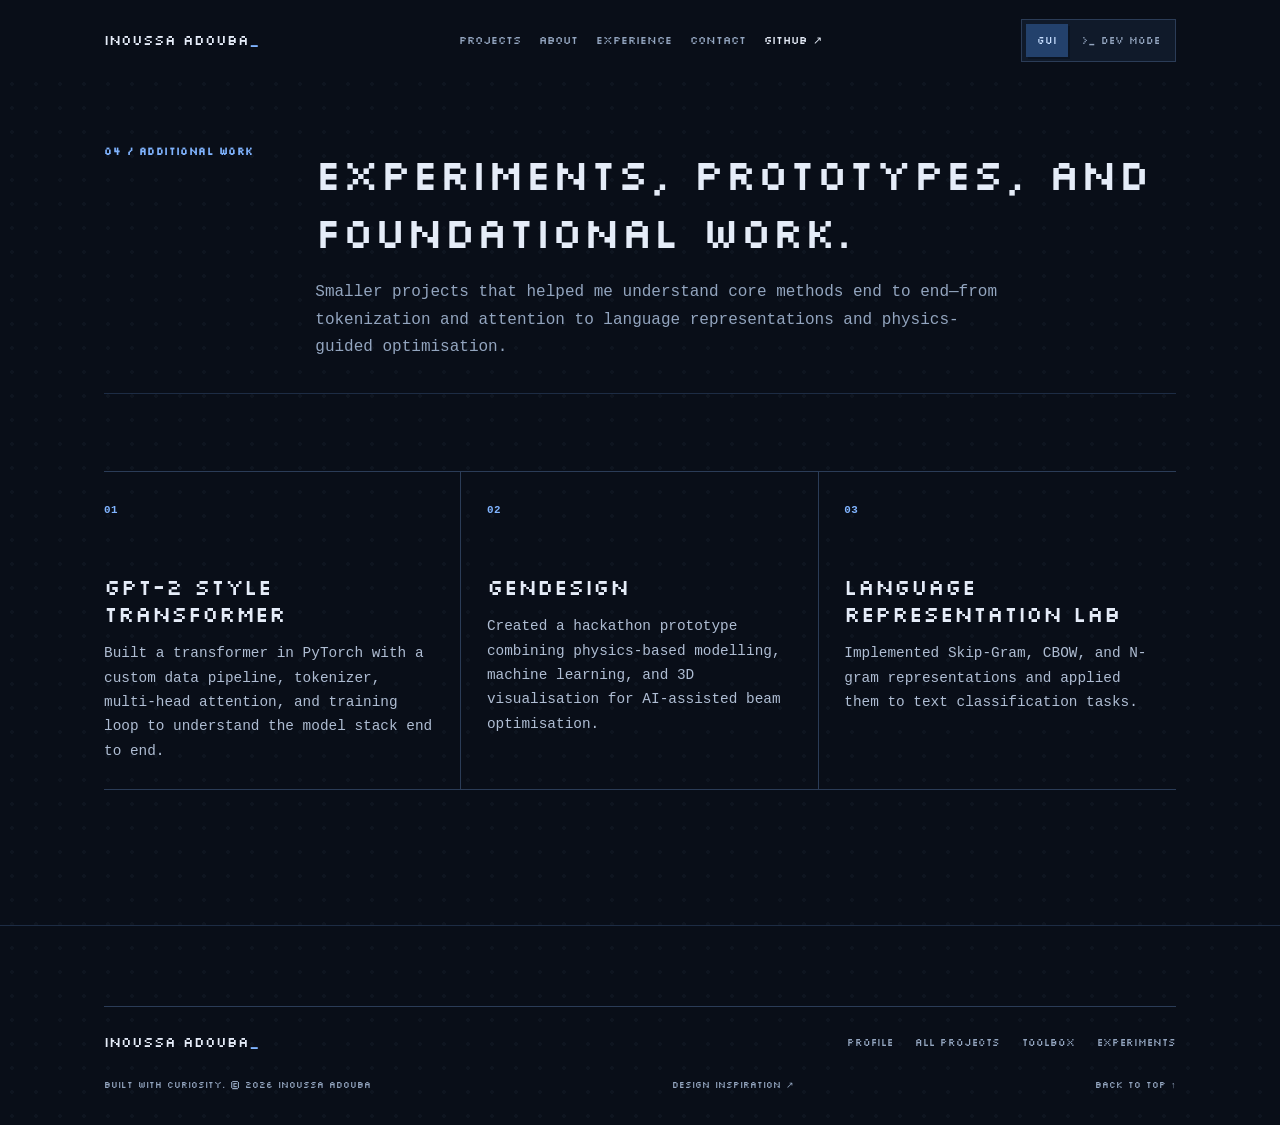
==== commit 53136efd: "deploy: update portfolio site" ====
--- a/additional-work/index.html
+++ b/additional-work/index.html
@@ -1,14 +1,4 @@
 <!DOCTYPE html><html lang="en"><head><meta charset="UTF-8"><meta name="viewport" content="width=device-width"><meta name="description" content="Experiments, prototypes, and foundational artificial-intelligence work by Inoussa Adouba."><meta name="theme-color" content="#090e18"><script>
       try { document.documentElement.dataset.siteMode = localStorage.getItem('portfolio-mode') === 'dev' ? 'dev' : 'gui'; }
       catch { document.documentElement.dataset.siteMode = 'gui'; }
-    </script><link rel="canonical" href="https://yun1us.github.io/additional-work/"><meta property="og:title" content="Additional Work | Inoussa Adouba"><meta property="og:description" content="Experiments, prototypes, and foundational artificial-intelligence work by Inoussa Adouba."><meta property="og:type" content="website"><meta property="og:url" content="https://yun1us.github.io/additional-work/"><meta property="og:image" content="https://yun1us.github.io/og.png"><meta property="og:image:alt" content="Inoussa Adouba — AI engineering, robotics, and applied machine learning"><meta name="twitter:card" content="summary_large_image"><meta name="twitter:title" content="Additional Work | Inoussa Adouba"><meta name="twitter:description" content="Experiments, prototypes, and foundational artificial-intelligence work by Inoussa Adouba."><meta name="twitter:image" content="https://yun1us.github.io/og.png"><link rel="icon" href="/favicon.svg" type="image/svg+xml"><link rel="preload" href="/fonts/silkscreen.ttf" as="font" type="font/ttf" crossorigin><style>@font-face{font-family:Silkscreen;src:url("/fonts/silkscreen.ttf") format("truetype");font-weight:400;font-style:normal;font-display:swap;}</style><title>Additional Work | Inoussa Adouba</title><link rel="stylesheet" href="/_astro/BaseLayout.Dx1vEfdc.css"></head><body class="pixel-site"><a class="skip-link" href="#main-content">Skip to content</a><header class="pixel-header"><div class="pixel-container pixel-header-inner"><a class="pixel-brand" href="/">Inoussa Adouba<span aria-hidden="true">_</span></a><nav class="pixel-desktop-nav" aria-label="Primary navigation"><a href="/#projects">Projects</a><a href="/#about">About</a><a href="/#experience">Experience</a><a href="/#contact">Contact</a><a href="https://github.com/Yun1us" target="_blank" rel="noreferrer">GitHub ↗</a></nav><div class="mode-switch" role="group" aria-label="Website mode"><button type="button" data-set-mode="gui" aria-pressed="true">GUI</button><button type="button" data-set-mode="dev" aria-pressed="false"><span aria-hidden="true">&gt;_</span> Dev mode</button></div><details class="pixel-mobile-menu"><summary>Menu <span aria-hidden="true">+</span></summary><nav aria-label="Mobile navigation"><a href="/#projects">Projects</a><a href="/#about">About</a><a href="/#experience">Experience</a><a href="/#contact">Contact</a><a href="/toolbox/">Toolbox</a><a href="https://github.com/Yun1us" target="_blank" rel="noreferrer">GitHub ↗</a></nav></details></div></header><main id="main-content"><div data-gui-view><section class="section page-section"><div class="container"><header class="section-heading"><span class="section-index">04 / Additional work</span><div><h1>Experiments, prototypes, and foundational work.</h1><p>Smaller projects that helped me understand core methods end to end—from tokenization and attention to language representations and physics-guided optimisation.</p></div></header><div class="work-grid"><article class="work-item"><span class="project-number">01</span><h2>GPT-2 Style Transformer</h2><p>Built a transformer in PyTorch with a custom data pipeline, tokenizer, multi-head attention, and training loop to understand the model stack end to end.</p></article><article class="work-item"><span class="project-number">02</span><h2>GenDesign</h2><p>Created a hackathon prototype combining physics-based modelling, machine learning, and 3D visualisation for AI-assisted beam optimisation.</p></article><article class="work-item"><span class="project-number">03</span><h2>Language Representation Lab</h2><p>Implemented Skip-Gram, CBOW, and N-gram representations and applied them to text classification tasks.</p></article></div></div></section></div><section class="dev-view pixel-container" data-dev-view aria-labelledby="dev-title"><div class="dev-view-heading"><div><p class="pixel-kicker">A different way to explore</p><h1 id="dev-title">The portfolio, as a terminal.</h1></div><span class="dev-directory" data-dev-directory>~</span></div><div class="pixel-terminal dev-terminal" data-terminal><div class="terminal-title"><span class="terminal-lights" aria-hidden="true"><i></i><i></i><i></i></span><span>inoussa / dev mode</span><span class="terminal-readonly">portfolio.sh</span></div><div class="terminal-body"><div class="terminal-output" data-terminal-output role="log" aria-label="Dev terminal output" aria-live="polite" aria-relevant="additions" tabindex="0"><p class="terminal-welcome">INOS / portfolio shell</p><p>Welcome to Inoussa’s corner of the internet.</p><p class="terminal-muted">Explore the portfolio as a filesystem.<br>Start with <span class="accent-text">ls</span>, or try <span class="accent-text">cd projects</span>.<br><span class="accent-text">help</span> lists commands. <span class="accent-text">exit</span> returns to the site.</p></div><form data-terminal-form class="terminal-form"><label for="dev-command">guest@inoussa:<span data-terminal-path>~</span> $</label><input id="dev-command" data-terminal-input name="command" autocomplete="off" autocapitalize="off" spellcheck="false" placeholder="type a command…" aria-label="Dev terminal command" aria-describedby="dev-command-hint" maxlength="500"><button type="submit" aria-label="Run dev command">↵</button></form><p class="terminal-keyboard-hint" id="dev-command-hint">Tab completes · ↑ ↓ history · Ctrl+L clears · exit returns to GUI</p></div><div class="terminal-actions"><button type="button" data-command="ls">ls</button><button type="button" data-command="cd ..">cd ..</button><button type="button" data-command="tree">tree</button><button type="button" data-command="help">help</button><button type="button" data-command="exit">exit ↗</button></div></div><p class="dev-view-note">Try <button type="button" data-dev-example="cd projects">cd projects</button>, then <button type="button" data-dev-example="ls">ls</button>. Use <code>open &lt;file&gt;</code> to view it in the GUI.</p></section></main><script type="application/json" data-portfolio-files>[{"path":"/","description":"Inoussa Adouba — AI engineering, robotics, and applied machine learning.","href":"/"},{"path":"/projects","description":"Research, implementations, and presentations. Use cat \u003cproject> to read one.","href":"/projects/"},{"path":"/experience","description":"Industry and university experience.","href":"/experience/"},{"path":"/education","description":"What I’m studying.","href":"/profile/"},{"path":"/community","description":"Leadership, partnerships, and hackathons.","href":"/profile/"},{"path":"/toolbox","description":"Tools I have used across coursework, industry, and personal projects.","href":"/toolbox/"},{"path":"/experiments","description":"Smaller projects and foundational AI work.","href":"/additional-work/"},{"path":"/README.md","content":"Welcome to Inoussa’s portfolio.\n\nTry this:\n  ls\n  cd projects\n  ls\n  cat bimanual-robot-learning\n  open bimanual-robot-learning\n\nTab completes commands and paths. ↑ / ↓ recall history.\nhelp lists commands; man \u003ccommand> explains one.\nexit returns to the GUI.\n\nThis is a virtual filesystem of the public portfolio. All files are read-only.","href":"/","description":"Start here"},{"path":"/about","content":"Inoussa Adouba\nAI engineering · robotics · applied machine learning\nMunich, Germany\n\nI study Artificial Intelligence at the University of Applied Sciences Landshut and work in AI Operations and Strategy at BMW Group.\n\nMy work spans robot simulation, efficient neural networks, generative design, and intelligent automation. Through TUM.ai, I support international partnerships and student makeathons.","href":"/profile/","description":"Profile and approach"},{"path":"/contact","content":"Let’s talk about AI, robotics, and engineering.\n\nEmail: inoussaadouba@gmail.com\nLinkedIn: https://www.linkedin.com/in/inoussa-adouba/\nGitHub: https://github.com/Yun1us\nLocation: Munich, Germany\n\nUse email, linkedin, or github for a clickable link.","href":"/#contact","description":"Email and social links"},{"path":"/experience/bmw-ai-operations","content":"AI Operations and Strategy | Technology\nBMW Group · Munich\nFebruary 2026 — Present\n\nI identify and assess AI opportunities in operational workflows, then help align technical approaches with measurable value and scalable implementation.","href":"/experience/","description":"Current role at BMW Group"},{"path":"/experience/bmw-automation","content":"AI & Automation Intern\nBMW Group · Munich\nSeptember — December 2025\n\nI built software-based solutions for automation, data processing, and real operational workflows.","href":"/experience/","description":"AI and automation internship"},{"path":"/experience/academic-assistant","content":"Academic Assistant\nUniversity of Applied Sciences Landshut\nMay — October 2025\n\nI improved digital content and internal systems while contributing to web development and digital communication.","href":"/experience/","description":"University digital systems"},{"path":"/education/artificial-intelligence","content":"B.Sc. Artificial Intelligence\nUniversity of Applied Sciences Landshut\n2023 — 2027 (expected)\n\nFocus: artificial intelligence, robotics, and applied machine learning.","href":"/profile/","description":"B.Sc. AI · expected 2027"},{"path":"/community/tum-ai","content":"TUM.ai\nGlobal Affairs & Makeathon Team\n2025 — Present\n\nSupporting international partnerships and student makeathons.","href":"/profile/","description":"Global Affairs and Makeathon Team"},{"path":"/community/it-landshut","content":"Innovation & Technology Landshut e.V.\nVice Chairman\n2024 — Present","href":"/profile/","description":"Vice Chairman"},{"path":"/community/awards","content":"Winner — TUM.ai × BKW Engineering Hackathon 2025\n2nd place, Wildtrack — hackaTUM 2025","href":"/profile/","description":"Hackathon awards"},{"path":"/toolbox/ai-ml","content":"PyTorch\nJAX\nTensorFlow\nscikit-learn\nKeras\nTorchvision\nTransformers\nDiffusion transformers\nEmbeddings\nModel evaluation","href":"/toolbox/","description":"AI & Machine Learning"},{"path":"/toolbox/engineering","content":"Python\nJava\nGit\nDocker\nLinux\nROS\nVR teleoperation\nRobot simulation","href":"/toolbox/","description":"Engineering & Robotics"},{"path":"/toolbox/data-systems","content":"SQL\nNoSQL\nData pipelines\nPreprocessing\nDataset auditing\nTraining workflows\nMCP","href":"/toolbox/","description":"Data & Systems"},{"path":"/toolbox/scientific-computing","content":"NumPy\nSciPy\npandas\nSymPy\nMatplotlib\nscikit-image","href":"/toolbox/","description":"Scientific Computing"},{"path":"/toolbox/compute-workflow","content":"Modal\nuv\nJupyter\nGPU training\nMultiprocessing","href":"/toolbox/","description":"Compute & Workflow"},{"path":"/toolbox/model-efficiency","content":"Fine-grained pruning\nChannel pruning\nK-means quantization\nLinear quantization\nfast-pytorch-kmeans\ntorchprofile","href":"/toolbox/","description":"Model Efficiency"},{"path":"/experiments/gpt2-transformer","content":"GPT-2 Style Transformer\n\nBuilt a transformer in PyTorch with a custom data pipeline, tokenizer, multi-head attention, and training loop to understand the model stack end to end.","href":"/additional-work/","description":"Transformer from the ground up"},{"path":"/experiments/gendesign","content":"GenDesign\n\nCreated a hackathon prototype combining physics-based modelling, machine learning, and 3D visualisation for AI-assisted beam optimisation.","href":"/additional-work/","description":"AI-assisted beam optimisation"},{"path":"/experiments/language-representations","content":"Language Representation Lab\n\nImplemented Skip-Gram, CBOW, and N-gram representations and applied them to text classification tasks.","href":"/additional-work/","description":"Word representations and classification"},{"path":"/projects/bimanual-robot-learning","description":"Bimanual Robot Learning for Demonstration-Based Manipulation","href":"/projects/bimanual-robot-learning/","date":"2026-07-31","content":"Bimanual Robot Learning for Demonstration-Based Manipulation\nStatus: Active\nDate: July 31, 2026 — Present\nTools: Robotics, Imitation Learning, Bimanual Manipulation, Teleoperation, Simulation\n\n## Executive Summary\nThis active university team project explores how a bimanual robotic system can learn manipulation tasks from human demonstrations. The work combines human-guided data collection, synchronized visual and robot observations, supervised behavior cloning, and evaluation in simulation and on physical hardware. My current contribution focuses on system-level preparation and defining a reliable workflow for data collection, training, and evaluation.\n\n## Project Context & My Role\nTraditional robot programming often requires individual motions to be specified manually and can be difficult to adapt when objects or starting conditions change. This project investigates demonstration-based learning as an alternative: a person demonstrates a manipulation task and a task-specific policy learns from those examples.\n\nThe work is an active university research team project. My current responsibilities include technical preparation, analysis of the overall learning workflow, specification of the data pipeline, investigation of control and simulation requirements, and preparation for model integration. Implementation responsibilities will develop as the project progresses.\n\n## Technical Approach\nHuman-guided manipulation demonstrations will be recorded together with synchronized visual observations and robot-state information. The collected streams will be converted into aligned training episodes and used for supervised behavior cloning. Policies will then be evaluated in simulation and, when appropriate, on the physical system.\n\nDetailed architecture and implementation information will be added when it can be shared publicly.\n\n## Tech Stack / Tools\n- Python\n- PyTorch\n- Supervised behavior cloning\n- Robot simulation\n- Bimanual robot control\n- Multi-view visual observations\n- Synchronized data collection and evaluation tooling\n- Git\n\nAdditional technical information will be added soon.\n\n## Current Status\nThe project is in active early-stage development. The initial research direction and system-level workflow have been defined, while integration, data collection, model training, and evaluation remain in progress. It is an experimental research prototype and is not production-ready.\n\n## Key Achievements & Functionality\nDetailed achievements and implemented functionality will be added soon as the project progresses and the relevant information can be shared publicly.\n\n## Evaluation Plan\nThe project will evaluate learned manipulation behavior in controlled simulation and physical-system trials. Detailed evaluation criteria and results will be added when they are available for public release.\n\n## Next Steps\n- Continue the initial system integration.\n- Establish a reliable demonstration-recording workflow.\n- Collect and validate training episodes.\n- Train an initial supervised behavior-cloning baseline.\n- Evaluate the learned behavior under defined test conditions.\n\n## References & Contributing Sources\nSources and contributing research links will be added soon."},{"path":"/projects/diffumeta-project","description":"DiffuMeta: Generative Framework for Metamaterial Design","href":"/projects/diffumeta-project/","date":"2026-05-01","content":"DiffuMeta: Generative Framework for Metamaterial Design\nStatus: Active\nDate: May 1, 2026\nTools: generative modeling, diffusion transformers, metamaterials\n\n## Executive Summary\nDiffuMeta is a generative framework that integrates diffusion transformers with algebraic language representation to design 3D shell structures. It aims to generate novel structures with targeted mechanical properties, addressing the one-to-many mapping challenge by producing diverse solutions.\n\n## Tech Stack / Tools\n- Diffusion transformers\n- Algebraic language representation\n\n## Current Status\nActive development, focusing on experimental validation of fabricated structures to confirm the efficacy of the approach.\n\n## Key Achievements & Functionality\n- Developed a compact parameterization for 3D geometries using mathematical sentences.\n- Enabled simultaneous control over multiple mechanical objectives, including linear and nonlinear responses.\n- Validated the approach through experimental tests on 3D-printed shell structures."},{"path":"/projects/humanoid-robotics-bmw","description":"Humanoid Robotics Simulation with BMW Group","href":"/projects/humanoid-robotics-bmw/","date":"2026-07-09","content":"Humanoid Robotics Simulation with BMW Group\nStatus: Completed\nDate: 2026-07-09\nTools: Humanoid Robotics, ROS, VR Teleoperation, Simulation, Imitation Learning\n\n## Executive Summary\nAn interdisciplinary university project developed with BMW Group explored how humanoid robotics could support manufacturing tasks. The technical work focused on a VR-driven simulation architecture for intuitive robot teleoperation, demonstration capture, and a future imitation-learning workflow.\n\n## Tech Stack / Tools\n- ROS middleware\n- VR headset and controllers\n- Hand-tracking input\n- 3D robot simulation\n- Robot gripper and three-finger hand\n- Camera feedback pipeline\n- Imitation-learning workflow design\n\n## Current Status\nCompleted as a functional simulation and technical concept. The project delivered the core teleoperation, robot-control, visual-feedback, and setup infrastructure needed to demonstrate the approach, while identifying training-data scale and sim-to-real transfer as the next engineering challenges.\n\n## Key Achievements & Functionality\n- Designed a pipeline connecting VR input, teleoperation, ROS middleware, and a simulated humanoid robot.\n- Implemented control of the robot arms through VR controllers or hand recognition.\n- Integrated a simulated gripper and three-finger hand for manipulation experiments.\n- Returned the simulated camera view to the headset to close the operator feedback loop.\n- Consolidated startup and environment setup into a shared project structure for repeatable demonstrations.\n- Defined the path from recorded demonstrations to formatted training data and neural-network training.\n- Worked in a joint technical and business-studies team; the technical team owned the architecture, development environment, and simulation implementation while the business team translated the work into strategy and evaluation."},{"path":"/projects/ml3-prak01-ino","description":"Neural Network Pruning for VGG Models on CIFAR-10","href":"/projects/ml3-prak01-ino/","date":"2026-07-10","content":"Neural Network Pruning for VGG Models on CIFAR-10\nStatus: Completed\nDate: Summer semester 2026\nTools: neural networks, pruning, machine learning\n\n## Executive Summary\nThis project explores fine-grained and channel pruning techniques applied to VGG models trained on the CIFAR-10 dataset. The goal is to reduce model size and improve efficiency while maintaining accuracy. The work demonstrates effective pruning strategies and their impact on model performance.\n\n## Tech Stack / Tools\n- PyTorch\n- NumPy\n- CIFAR-10 dataset\n- Matplotlib\n\n## Current Status\nCompleted: The project successfully implemented and evaluated pruning techniques, achieving high sparsity with minimal accuracy loss.\n\n## Key Achievements & Functionality\n- Implemented fine-grained pruning, achieving high sparsity with minimal accuracy loss.\n- Developed channel pruning methods, resulting in approximately 50% reduction in MACs and 20% latency improvement.\n- Compared channel sorting methods to preserve accuracy before fine-tuning."},{"path":"/projects/ml3-prak03-ino","description":"Quantization Techniques for Neural Networks","href":"/projects/ml3-prak03-ino/","date":"2026-07-10","content":"Quantization Techniques for Neural Networks\nStatus: Active\nDate: Summer semester 2026\nTools: quantization, neural networks, deep learning\n\n## Executive Summary\nThis project explores various quantization techniques to reduce model size and improve inference speed for neural networks. It focuses on implementing k-means and linear quantization methods to compress a VGG model trained on CIFAR10.\n\n## Tech Stack / Tools\n- Python 3.11\n- PyTorch\n- fast-pytorch-kmeans\n- NumPy\n- Matplotlib\n- Torchvision\n\n## Current Status\nActive: The project is actively exploring quantization methods, with implementations for k-means and linear quantization completed.\n\n## Key Achievements & Functionality\n- Implemented k-means quantization using fast-pytorch-kmeans to cluster synapses and reduce model size.\n- Developed linear quantization methods to directly round floating-point values to quantized integers.\n- Achieved a reduction in model size and latency while maintaining acceptable accuracy levels.\n- Provided visualization tools to analyze the distribution of quantized weights and validate quantization methods."},{"path":"/projects/seminar-project","description":"Seminar Presentation: RODE and Role-Based Multi-Agent Learning","href":"/projects/seminar-project/","date":"2026-06-19","content":"Seminar Presentation: RODE and Role-Based Multi-Agent Learning\nStatus: Completed\nDate: 2026-06-19\nTools: Multi-Agent Reinforcement Learning, Role Decomposition, Research Presentation\n\n## Executive Summary\nThis seminar presentation analyzed and explained **RODE: Learning Roles to Decompose Multi-Agent Tasks**, an existing research paper presented at ICLR 2021. The presentation focused on how the paper decomposes Multi-Agent Reinforcement Learning tasks into role-specific action spaces and uses a bi-level hierarchy to improve coordination; it was not my own paper or original implementation.\n\n## Tech Stack / Tools\n- Multi-Agent Reinforcement Learning concepts\n- Role decomposition and k-means clustering\n- QMIX-style mixing networks\n- StarCraft Multi-Agent Challenge (SMAC) evaluation environment\n- Technical presentation and seminar handout\n\n## Current Status\nCompleted seminar presentation. My contribution was reviewing the published work, synthesizing its technical approach and reported results, and communicating them through presentation slides and a handout.\n\n## Key Achievements & Functionality\n- Explained the motivation for reducing large joint action spaces through learned agent roles.\n- Presented the paper's action-effect embeddings and bi-level role-selection and execution hierarchy.\n- Summarized the authors' experimental setup and reported performance across SMAC maps.\n- Discussed the paper's reported zero-shot transfer behavior and implications for multi-agent coordination.\n- Prepared presentation material and a concise seminar handout for the technical discussion."}]</script><footer class="pixel-footer pixel-container"><div class="pixel-footer-top"><a class="pixel-brand" href="/">Inoussa Adouba<span aria-hidden="true">_</span></a><nav aria-label="Footer navigation"><a href="/profile/">Profile</a><a href="/projects/">All projects</a><a href="/toolbox/">Toolbox</a><a href="/additional-work/">Experiments</a></nav></div><div class="pixel-footer-bottom"><p>Built with curiosity. © 2026 Inoussa Adouba</p><a href="https://www.samuelrizzon.dev/log/how-this-site-was-built" target="_blank" rel="noreferrer">Design inspiration ↗</a><a href="#main-content">Back to top ↑</a></div><details class="presentation-links"><summary>Presentations</summary><a data-skyjepa-protected href="/skyjepa-bmw-pitch-de/" target="_blank" rel="noreferrer">SkyJEPA pitch ↗</a><a data-skyjepa-protected href="/downloads/skyjepa-bmw-pitch-de.zip" download>Download pitch</a></details></footer><script>
-      document.querySelectorAll('[data-skyjepa-protected]').forEach((link) => {
-        link.addEventListener('click', (event) => {
-          const password = window.prompt('Password required:');
-          if (password !== 'Reinforce321') {
-            event.preventDefault();
-            if (password !== null) window.alert('Incorrect password.');
-          }
-        });
-      });
-    </script><script type="module" src="/_astro/BaseLayout.astro_astro_type_script_index_0_lang.vN_h23cc.js"></script></body></html>+    </script><link rel="canonical" href="https://yun1us.github.io/additional-work/"><meta property="og:title" content="Additional Work | Inoussa Adouba"><meta property="og:description" content="Experiments, prototypes, and foundational artificial-intelligence work by Inoussa Adouba."><meta property="og:type" content="website"><meta property="og:url" content="https://yun1us.github.io/additional-work/"><meta property="og:image" content="https://yun1us.github.io/og.png"><meta property="og:image:alt" content="Inoussa Adouba — AI engineering, robotics, and applied machine learning"><meta name="twitter:card" content="summary_large_image"><meta name="twitter:title" content="Additional Work | Inoussa Adouba"><meta name="twitter:description" content="Experiments, prototypes, and foundational artificial-intelligence work by Inoussa Adouba."><meta name="twitter:image" content="https://yun1us.github.io/og.png"><link rel="icon" href="/favicon.svg" type="image/svg+xml"><link rel="preload" href="/fonts/silkscreen.ttf" as="font" type="font/ttf" crossorigin><style>@font-face{font-family:Silkscreen;src:url("/fonts/silkscreen.ttf") format("truetype");font-weight:400;font-style:normal;font-display:swap;}</style><title>Additional Work | Inoussa Adouba</title><link rel="stylesheet" href="/_astro/BaseLayout.DYJJpolj.css"></head><body class="pixel-site"><a class="skip-link" href="#main-content">Skip to content</a><header class="pixel-header"><div class="pixel-container pixel-header-inner"><a class="pixel-brand" href="/">Inoussa Adouba<span aria-hidden="true">_</span></a><nav class="pixel-desktop-nav" aria-label="Primary navigation"><a href="/#projects">Projects</a><a href="/#about">About</a><a href="/#experience">Experience</a><a href="/#contact">Contact</a><a href="https://github.com/Yun1us" target="_blank" rel="noreferrer">GitHub ↗</a></nav><div class="mode-switch" role="group" aria-label="Website mode"><button type="button" data-set-mode="gui" aria-pressed="true">GUI</button><button type="button" data-set-mode="dev" aria-pressed="false"><span aria-hidden="true">&gt;_</span> Dev mode</button></div><details class="pixel-mobile-menu"><summary>Menu <span aria-hidden="true">+</span></summary><nav aria-label="Mobile navigation"><a href="/#projects">Projects</a><a href="/#about">About</a><a href="/#experience">Experience</a><a href="/#contact">Contact</a><a href="/toolbox/">Toolbox</a><a href="https://github.com/Yun1us" target="_blank" rel="noreferrer">GitHub ↗</a></nav></details></div></header><main id="main-content"><div data-gui-view><section class="section page-section"><div class="container"><header class="section-heading"><span class="section-index">04 / Additional work</span><div><h1>Experiments, prototypes, and foundational work.</h1><p>Smaller projects that helped me understand core methods end to end—from tokenization and attention to language representations and physics-guided optimisation.</p></div></header><div class="work-grid"><article class="work-item"><span class="project-number">01</span><h2>GPT-2 Style Transformer</h2><p>Built a transformer in PyTorch with a custom data pipeline, tokenizer, multi-head attention, and training loop to understand the model stack end to end.</p></article><article class="work-item"><span class="project-number">02</span><h2>GenDesign</h2><p>Created a hackathon prototype combining physics-based modelling, machine learning, and 3D visualisation for AI-assisted beam optimisation.</p></article><article class="work-item"><span class="project-number">03</span><h2>Language Representation Lab</h2><p>Implemented Skip-Gram, CBOW, and N-gram representations and applied them to text classification tasks.</p></article></div></div></section></div><section class="dev-view pixel-container" data-dev-view aria-labelledby="dev-title"><div class="dev-view-heading"><div><p class="pixel-kicker">A different way to explore</p><h1 id="dev-title">The portfolio, as a terminal.</h1></div><span class="dev-directory" data-dev-directory>~</span></div><div class="pixel-terminal dev-terminal" data-terminal><div class="terminal-title"><span class="terminal-lights" aria-hidden="true"><i></i><i></i><i></i></span><span>inoussa / dev mode</span><span class="terminal-readonly">portfolio.sh</span></div><div class="terminal-body"><div class="terminal-output" data-terminal-output role="log" aria-label="Dev terminal output" aria-live="polite" aria-relevant="additions" tabindex="0"><p class="terminal-welcome">INOS / portfolio shell</p><p>Welcome to Inoussa’s corner of the internet.</p><p class="terminal-muted">Explore the portfolio as a filesystem.<br>Start with <span class="accent-text">ls</span>, or try <span class="accent-text">cd projects</span>.<br><span class="accent-text">help</span> lists commands. <span class="accent-text">exit</span> returns to the site.</p></div><form data-terminal-form class="terminal-form"><label for="dev-command">guest@inoussa:<span data-terminal-path>~</span> $</label><input id="dev-command" data-terminal-input name="command" autocomplete="off" autocapitalize="off" spellcheck="false" placeholder="type a command…" aria-label="Dev terminal command" aria-describedby="dev-command-hint" maxlength="500"><button type="submit" aria-label="Run dev command">↵</button></form><p class="terminal-keyboard-hint" id="dev-command-hint">Tab completes · ↑ ↓ history · Ctrl+L clears · exit returns to GUI</p></div><div class="terminal-actions"><button type="button" data-command="ls">ls</button><button type="button" data-command="cd ..">cd ..</button><button type="button" data-command="tree">tree</button><button type="button" data-command="help">help</button><button type="button" data-command="exit">exit ↗</button></div></div><p class="dev-view-note">Try <button type="button" data-dev-example="cd projects">cd projects</button>, then <button type="button" data-dev-example="ls">ls</button>. Use <code>open &lt;file&gt;</code> to view it in the GUI.</p></section></main><script type="application/json" data-portfolio-files>[{"path":"/","description":"Inoussa Adouba — AI engineering, robotics, and applied machine learning.","href":"/"},{"path":"/projects","description":"Research, implementations, and presentations. Use cat \u003cproject> to read one.","href":"/projects/"},{"path":"/experience","description":"Industry and university experience.","href":"/experience/"},{"path":"/education","description":"What I’m studying.","href":"/profile/"},{"path":"/community","description":"Leadership, partnerships, and hackathons.","href":"/profile/"},{"path":"/toolbox","description":"Tools I have used across coursework, industry, and personal projects.","href":"/toolbox/"},{"path":"/experiments","description":"Smaller projects and foundational AI work.","href":"/additional-work/"},{"path":"/README.md","content":"Welcome to Inoussa’s portfolio.\n\nTry this:\n  ls\n  cd projects\n  ls\n  cat bimanual-robot-learning\n  open bimanual-robot-learning\n\nTab completes commands and paths. ↑ / ↓ recall history.\nhelp lists commands; man \u003ccommand> explains one.\nexit returns to the GUI.\n\nThis is a virtual filesystem of the public portfolio. All files are read-only.","href":"/","description":"Start here"},{"path":"/about","content":"Inoussa Adouba\nAI engineering · robotics · applied machine learning\nMunich, Germany\n\nI study Artificial Intelligence at the University of Applied Sciences Landshut and work in AI Operations and Strategy at BMW Group.\n\nMy work spans robot simulation, efficient neural networks, generative design, and intelligent automation. Through TUM.ai, I support international partnerships and student makeathons.","href":"/profile/","description":"Profile and approach"},{"path":"/contact","content":"Let’s talk about AI, robotics, and engineering.\n\nEmail: inoussaadouba@gmail.com\nLinkedIn: https://www.linkedin.com/in/inoussa-adouba/\nGitHub: https://github.com/Yun1us\nLocation: Munich, Germany\n\nUse email, linkedin, or github for a clickable link.","href":"/#contact","description":"Email and social links"},{"path":"/experience/bmw-ai-operations","content":"AI Operations and Strategy | Technology\nBMW Group · Munich\nFebruary 2026 — Present\n\nI identify and assess AI opportunities in operational workflows, then help align technical approaches with measurable value and scalable implementation.","href":"/experience/","description":"Current role at BMW Group"},{"path":"/experience/bmw-automation","content":"AI & Automation Intern\nBMW Group · Munich\nSeptember — December 2025\n\nI built software-based solutions for automation, data processing, and real operational workflows.","href":"/experience/","description":"AI and automation internship"},{"path":"/experience/academic-assistant","content":"Academic Assistant\nUniversity of Applied Sciences Landshut\nMay — October 2025\n\nI improved digital content and internal systems while contributing to web development and digital communication.","href":"/experience/","description":"University digital systems"},{"path":"/education/artificial-intelligence","content":"B.Sc. Artificial Intelligence\nUniversity of Applied Sciences Landshut\n2023 — 2027 (expected)\n\nFocus: artificial intelligence, robotics, and applied machine learning.","href":"/profile/","description":"B.Sc. AI · expected 2027"},{"path":"/community/tum-ai","content":"TUM.ai\nGlobal Affairs & Makeathon Team\n2025 — Present\n\nSupporting international partnerships and student makeathons.","href":"/profile/","description":"Global Affairs and Makeathon Team"},{"path":"/community/it-landshut","content":"Innovation & Technology Landshut e.V.\nVice Chairman\n2024 — Present","href":"/profile/","description":"Vice Chairman"},{"path":"/community/awards","content":"Winner — TUM.ai × BKW Engineering Hackathon 2025\n2nd place, Wildtrack — hackaTUM 2025","href":"/profile/","description":"Hackathon awards"},{"path":"/toolbox/ai-ml","content":"PyTorch\nJAX\nTensorFlow\nscikit-learn\nKeras\nTorchvision\nTransformers\nDiffusion transformers\nEmbeddings\nModel evaluation","href":"/toolbox/","description":"AI & Machine Learning"},{"path":"/toolbox/engineering","content":"Python\nJava\nGit\nDocker\nLinux\nROS\nVR teleoperation\nRobot simulation","href":"/toolbox/","description":"Engineering & Robotics"},{"path":"/toolbox/data-systems","content":"SQL\nNoSQL\nData pipelines\nPreprocessing\nDataset auditing\nTraining workflows\nMCP","href":"/toolbox/","description":"Data & Systems"},{"path":"/toolbox/scientific-computing","content":"NumPy\nSciPy\npandas\nSymPy\nMatplotlib\nscikit-image","href":"/toolbox/","description":"Scientific Computing"},{"path":"/toolbox/compute-workflow","content":"Modal\nuv\nJupyter\nGPU training\nMultiprocessing","href":"/toolbox/","description":"Compute & Workflow"},{"path":"/toolbox/model-efficiency","content":"Fine-grained pruning\nChannel pruning\nK-means quantization\nLinear quantization\nfast-pytorch-kmeans\ntorchprofile","href":"/toolbox/","description":"Model Efficiency"},{"path":"/experiments/gpt2-transformer","content":"GPT-2 Style Transformer\n\nBuilt a transformer in PyTorch with a custom data pipeline, tokenizer, multi-head attention, and training loop to understand the model stack end to end.","href":"/additional-work/","description":"Transformer from the ground up"},{"path":"/experiments/gendesign","content":"GenDesign\n\nCreated a hackathon prototype combining physics-based modelling, machine learning, and 3D visualisation for AI-assisted beam optimisation.","href":"/additional-work/","description":"AI-assisted beam optimisation"},{"path":"/experiments/language-representations","content":"Language Representation Lab\n\nImplemented Skip-Gram, CBOW, and N-gram representations and applied them to text classification tasks.","href":"/additional-work/","description":"Word representations and classification"},{"path":"/projects/bimanual-robot-learning","description":"Bimanual Robot Learning for Demonstration-Based Manipulation","href":"/projects/bimanual-robot-learning/","date":"2026-07-31","content":"Bimanual Robot Learning for Demonstration-Based Manipulation\nStatus: Active\nDate: July 31, 2026 — Present\nTools: Robotics, Imitation Learning, Bimanual Manipulation, Teleoperation, Simulation\n\n## Executive Summary\nThis active university team project explores how a bimanual robotic system can learn manipulation tasks from human demonstrations. The work combines human-guided data collection, synchronized visual and robot observations, supervised behavior cloning, and evaluation in simulation and on physical hardware. My current contribution focuses on system-level preparation and defining a reliable workflow for data collection, training, and evaluation.\n\n## Project Context & My Role\nTraditional robot programming often requires individual motions to be specified manually and can be difficult to adapt when objects or starting conditions change. This project investigates demonstration-based learning as an alternative: a person demonstrates a manipulation task and a task-specific policy learns from those examples.\n\nThe work is an active university research team project. My current responsibilities include technical preparation, analysis of the overall learning workflow, specification of the data pipeline, investigation of control and simulation requirements, and preparation for model integration. Implementation responsibilities will develop as the project progresses.\n\n## Technical Approach\nHuman-guided manipulation demonstrations will be recorded together with synchronized visual observations and robot-state information. The collected streams will be converted into aligned training episodes and used for supervised behavior cloning. Policies will then be evaluated in simulation and, when appropriate, on the physical system.\n\nDetailed architecture and implementation information will be added when it can be shared publicly.\n\n## Tech Stack / Tools\n- Python\n- PyTorch\n- Supervised behavior cloning\n- Robot simulation\n- Bimanual robot control\n- Multi-view visual observations\n- Synchronized data collection and evaluation tooling\n- Git\n\nAdditional technical information will be added soon.\n\n## Current Status\nThe project is in active early-stage development. The initial research direction and system-level workflow have been defined, while integration, data collection, model training, and evaluation remain in progress. It is an experimental research prototype and is not production-ready.\n\n## Key Achievements & Functionality\nDetailed achievements and implemented functionality will be added soon as the project progresses and the relevant information can be shared publicly.\n\n## Evaluation Plan\nThe project will evaluate learned manipulation behavior in controlled simulation and physical-system trials. Detailed evaluation criteria and results will be added when they are available for public release.\n\n## Next Steps\n- Continue the initial system integration.\n- Establish a reliable demonstration-recording workflow.\n- Collect and validate training episodes.\n- Train an initial supervised behavior-cloning baseline.\n- Evaluate the learned behavior under defined test conditions.\n\n## References & Contributing Sources\nSources and contributing research links will be added soon."},{"path":"/projects/diffumeta-project","description":"DiffuMeta: Generative Framework for Metamaterial Design","href":"/projects/diffumeta-project/","date":"2026-05-01","content":"DiffuMeta: Generative Framework for Metamaterial Design\nStatus: Active\nDate: May 1, 2026\nTools: generative modeling, diffusion transformers, metamaterials\n\n## Executive Summary\nDiffuMeta is a generative framework that integrates diffusion transformers with algebraic language representation to design 3D shell structures. It aims to generate novel structures with targeted mechanical properties, addressing the one-to-many mapping challenge by producing diverse solutions.\n\n## Tech Stack / Tools\n- Diffusion transformers\n- Algebraic language representation\n\n## Current Status\nActive development, focusing on experimental validation of fabricated structures to confirm the efficacy of the approach.\n\n## Key Achievements & Functionality\n- Developed a compact parameterization for 3D geometries using mathematical sentences.\n- Enabled simultaneous control over multiple mechanical objectives, including linear and nonlinear responses.\n- Validated the approach through experimental tests on 3D-printed shell structures."},{"path":"/projects/humanoid-robotics-bmw","description":"Humanoid Robotics Simulation with BMW Group","href":"/projects/humanoid-robotics-bmw/","date":"2026-07-09","content":"Humanoid Robotics Simulation with BMW Group\nStatus: Completed\nDate: 2026-07-09\nTools: Humanoid Robotics, ROS, VR Teleoperation, Simulation, Imitation Learning\n\n## Executive Summary\nAn interdisciplinary university project developed with BMW Group explored how humanoid robotics could support manufacturing tasks. The technical work focused on a VR-driven simulation architecture for intuitive robot teleoperation, demonstration capture, and a future imitation-learning workflow.\n\n## Tech Stack / Tools\n- ROS middleware\n- VR headset and controllers\n- Hand-tracking input\n- 3D robot simulation\n- Robot gripper and three-finger hand\n- Camera feedback pipeline\n- Imitation-learning workflow design\n\n## Current Status\nCompleted as a functional simulation and technical concept. The project delivered the core teleoperation, robot-control, visual-feedback, and setup infrastructure needed to demonstrate the approach, while identifying training-data scale and sim-to-real transfer as the next engineering challenges.\n\n## Key Achievements & Functionality\n- Designed a pipeline connecting VR input, teleoperation, ROS middleware, and a simulated humanoid robot.\n- Implemented control of the robot arms through VR controllers or hand recognition.\n- Integrated a simulated gripper and three-finger hand for manipulation experiments.\n- Returned the simulated camera view to the headset to close the operator feedback loop.\n- Consolidated startup and environment setup into a shared project structure for repeatable demonstrations.\n- Defined the path from recorded demonstrations to formatted training data and neural-network training.\n- Worked in a joint technical and business-studies team; the technical team owned the architecture, development environment, and simulation implementation while the business team translated the work into strategy and evaluation."},{"path":"/projects/ml3-prak01-ino","description":"Neural Network Pruning for VGG Models on CIFAR-10","href":"/projects/ml3-prak01-ino/","date":"2026-07-10","content":"Neural Network Pruning for VGG Models on CIFAR-10\nStatus: Completed\nDate: Summer semester 2026\nTools: neural networks, pruning, machine learning\n\n## Executive Summary\nThis project explores fine-grained and channel pruning techniques applied to VGG models trained on the CIFAR-10 dataset. The goal is to reduce model size and improve efficiency while maintaining accuracy. The work demonstrates effective pruning strategies and their impact on model performance.\n\n## Tech Stack / Tools\n- PyTorch\n- NumPy\n- CIFAR-10 dataset\n- Matplotlib\n\n## Current Status\nCompleted: The project successfully implemented and evaluated pruning techniques, achieving high sparsity with minimal accuracy loss.\n\n## Key Achievements & Functionality\n- Implemented fine-grained pruning, achieving high sparsity with minimal accuracy loss.\n- Developed channel pruning methods, resulting in approximately 50% reduction in MACs and 20% latency improvement.\n- Compared channel sorting methods to preserve accuracy before fine-tuning."},{"path":"/projects/ml3-prak03-ino","description":"Quantization Techniques for Neural Networks","href":"/projects/ml3-prak03-ino/","date":"2026-07-10","content":"Quantization Techniques for Neural Networks\nStatus: Active\nDate: Summer semester 2026\nTools: quantization, neural networks, deep learning\n\n## Executive Summary\nThis project explores various quantization techniques to reduce model size and improve inference speed for neural networks. It focuses on implementing k-means and linear quantization methods to compress a VGG model trained on CIFAR10.\n\n## Tech Stack / Tools\n- Python 3.11\n- PyTorch\n- fast-pytorch-kmeans\n- NumPy\n- Matplotlib\n- Torchvision\n\n## Current Status\nActive: The project is actively exploring quantization methods, with implementations for k-means and linear quantization completed.\n\n## Key Achievements & Functionality\n- Implemented k-means quantization using fast-pytorch-kmeans to cluster synapses and reduce model size.\n- Developed linear quantization methods to directly round floating-point values to quantized integers.\n- Achieved a reduction in model size and latency while maintaining acceptable accuracy levels.\n- Provided visualization tools to analyze the distribution of quantized weights and validate quantization methods."},{"path":"/projects/seminar-project","description":"Seminar Presentation: RODE and Role-Based Multi-Agent Learning","href":"/projects/seminar-project/","date":"2026-06-19","content":"Seminar Presentation: RODE and Role-Based Multi-Agent Learning\nStatus: Completed\nDate: 2026-06-19\nTools: Multi-Agent Reinforcement Learning, Role Decomposition, Research Presentation\n\n## Executive Summary\nThis seminar presentation analyzed and explained **RODE: Learning Roles to Decompose Multi-Agent Tasks**, an existing research paper presented at ICLR 2021. The presentation focused on how the paper decomposes Multi-Agent Reinforcement Learning tasks into role-specific action spaces and uses a bi-level hierarchy to improve coordination; it was not my own paper or original implementation.\n\n## Tech Stack / Tools\n- Multi-Agent Reinforcement Learning concepts\n- Role decomposition and k-means clustering\n- QMIX-style mixing networks\n- StarCraft Multi-Agent Challenge (SMAC) evaluation environment\n- Technical presentation and seminar handout\n\n## Current Status\nCompleted seminar presentation. My contribution was reviewing the published work, synthesizing its technical approach and reported results, and communicating them through presentation slides and a handout.\n\n## Key Achievements & Functionality\n- Explained the motivation for reducing large joint action spaces through learned agent roles.\n- Presented the paper's action-effect embeddings and bi-level role-selection and execution hierarchy.\n- Summarized the authors' experimental setup and reported performance across SMAC maps.\n- Discussed the paper's reported zero-shot transfer behavior and implications for multi-agent coordination.\n- Prepared presentation material and a concise seminar handout for the technical discussion."}]</script><footer class="pixel-footer pixel-container"><div class="pixel-footer-top"><a class="pixel-brand" href="/">Inoussa Adouba<span aria-hidden="true">_</span></a><nav aria-label="Footer navigation"><a href="/profile/">Profile</a><a href="/projects/">All projects</a><a href="/toolbox/">Toolbox</a><a href="/additional-work/">Experiments</a></nav></div><div class="pixel-footer-bottom"><p>Built with curiosity. © 2026 Inoussa Adouba</p><a href="https://www.samuelrizzon.dev/log/how-this-site-was-built" target="_blank" rel="noreferrer">Design inspiration ↗</a><a href="#main-content">Back to top ↑</a></div></footer><script type="module" src="/_astro/BaseLayout.astro_astro_type_script_index_0_lang.vN_h23cc.js"></script></body></html>
--- a/_astro/BaseLayout.DYJJpolj.css
+++ b/_astro/BaseLayout.DYJJpolj.css
@@ -0,0 +1 @@
+:root{color-scheme:light;--paper:#f4f1e9;--paper-light:#fffdf8;--paper-deep:#e8e3d8;--ink:#0b182b;--ink-soft:#344156;--muted:#697180;--line:#bbb9b2;--line-light:#d7d3ca;--blue:#3048d8;--blue-dark:#172879;--violet:#6958a8;--navy:#081426;--navy-soft:#12233e;--green:#2e725f;--mono:"SFMono-Regular", Consolas, "Liberation Mono", Menlo, monospace;--sans:"Helvetica Neue", Helvetica, Arial, sans-serif;--container:1180px;font-family:var(--sans);background:var(--paper);color:var(--ink)}*{box-sizing:border-box}html{scroll-behavior:smooth}body{background:linear-gradient(#0b182b06 1px, transparent 1px) 0 0 / 100% 32px, var(--paper);min-width:320px;color:var(--ink);text-rendering:optimizelegibility;margin:0}a{color:inherit}img{max-width:100%;display:block}h1,h2,h3,p{margin-top:0}p,li{color:var(--ink-soft);line-height:1.7}button,input,textarea{font:inherit}::selection{color:var(--ink);background:#c9d0ff}.container{width:min(var(--container), calc(100% - 3rem));margin-inline:auto}.skip-link{z-index:200;border:1px solid var(--ink);background:var(--paper-light);font-family:var(--mono);padding:.65rem .85rem;font-size:.75rem;position:fixed;top:.75rem;left:.75rem;transform:translateY(-150%)}.skip-link:focus{transform:translateY(0)}:focus-visible{outline:2px solid var(--blue);outline-offset:4px}.site-header{z-index:100;border-bottom:1px solid var(--ink);background:#f4f1e9f5;position:sticky;top:0}.site-header__inner{justify-content:space-between;align-items:center;gap:2rem;min-height:56px;display:flex}.site-brand{color:var(--ink);align-items:center;gap:.7rem;font-size:.85rem;font-weight:700;text-decoration:none;display:inline-flex}.site-brand__photo{border:1px solid var(--ink);object-fit:cover;object-position:center 28%;border-radius:2px;width:30px;height:30px}.site-nav{align-items:center;gap:1.25rem;display:flex}.site-nav a,.footer-links a{color:var(--ink-soft);font-family:var(--mono);letter-spacing:.025em;text-transform:uppercase;font-size:.7rem;text-decoration:none}.site-nav a:hover,.footer-links a:hover,.site-nav a[aria-current=page]{color:var(--blue);text-underline-offset:4px;text-decoration:underline}.site-menu{display:none}.editorial-hero{border-bottom:1px solid var(--ink);padding:clamp(3.5rem,7vw,7rem) 0}.editorial-hero__grid{grid-template-columns:minmax(0,.9fr) minmax(520px,1.1fr);align-items:stretch;gap:clamp(2.5rem,6vw,5.5rem);display:grid}.hero-copy{flex-direction:column;justify-content:space-between;min-height:610px;display:flex}.index-label,.section-index,.panel-title,.metadata,.project-kicker,.project-number,.eyebrow,.caption,.timeline-date,.tool-index,.reference-kicker,.slides-kicker{font-family:var(--mono);letter-spacing:.055em;text-transform:uppercase}.index-label{color:var(--blue);align-items:center;gap:.85rem;margin-bottom:2rem;font-size:.72rem;font-weight:700;display:flex}.index-label:before{content:"";background:currentColor;width:38px;height:1px}.hero-title{max-width:680px;margin-bottom:1.8rem;font-size:clamp(4.1rem,8vw,7.3rem);line-height:.88}.hero-title span{color:var(--blue);display:block}.hero-lead{max-width:650px;color:var(--ink-soft);margin-bottom:2rem;font-size:clamp(1.08rem,1.8vw,1.35rem);line-height:1.58}.link-row{flex-wrap:wrap;gap:.8rem 1.5rem;display:flex}.arrow-link,.text-link,.profile-link{color:var(--ink);border-bottom:1px solid;align-items:center;gap:.55rem;font-size:.86rem;font-weight:700;text-decoration:none;transition:color .16s,gap .18s;display:inline-flex}.arrow-link:hover,.text-link:hover,.profile-link:hover{color:var(--blue);gap:.8rem}.hero-facts{border-top:1px solid var(--ink);border-bottom:1px solid var(--ink);grid-template-columns:repeat(3,1fr);margin-top:3.5rem;display:grid}.hero-fact{border-right:1px solid var(--line);min-height:95px;padding:1rem 1rem 1rem 0}.hero-fact+.hero-fact{padding-left:1rem}.hero-fact:last-child{border-right:0}.hero-fact dt{color:var(--muted);font-family:var(--mono);letter-spacing:.06em;text-transform:uppercase;margin-bottom:.45rem;font-size:.62rem}.hero-fact dd{color:var(--ink);margin:0;font-size:.83rem;font-weight:600;line-height:1.45}.workbench{border:1px solid var(--ink);isolation:isolate;background:radial-gradient(circle at 23% 12%,#5873ff99,#0000 32%),linear-gradient(135deg,#081426 0%,#1d2e70 56%,#6758a8 100%);min-height:610px;position:relative;overflow:hidden}.workbench:before{z-index:-1;content:"";mix-blend-mode:soft-light;opacity:.7;pointer-events:none;background-image:radial-gradient(circle,#ffffff2e 0 .65px,#0000 .85px);background-size:3px 3px;position:absolute;inset:0}.workbench:after{color:#ffffffb3;content:"PROFILE / WORKBENCH";font-family:var(--mono);letter-spacing:.09em;pointer-events:none;font-size:.58rem;position:absolute;bottom:.75rem;right:1rem}.workbench-reset{z-index:20;color:#fff;cursor:pointer;font-family:var(--mono);text-transform:uppercase;background:#081426d1;border:1px solid #ffffffb3;border-radius:0;padding:.5rem .65rem;font-size:.62rem;display:none;position:absolute;top:.85rem;right:.85rem}.workbench[data-workbench-enhanced=true] .workbench-reset,.field-notes[data-workbench-enhanced=true] .workbench-reset{display:block}.workbench[data-workbench-enhanced=true]:after{content:"WORKBENCH / DRAG PANELS"}.workbench-reset:hover{color:var(--navy);background:#fff}.workbench-panel{z-index:2;border:1px solid var(--ink);background:var(--paper-light);will-change:transform;width:min(320px,100% - 2rem);position:absolute;box-shadow:6px 6px #08142661}.workbench-panel[data-panel-id=profile],.workbench-panel[data-panel-id=home-profile]{width:330px;top:2.5rem;left:2rem}.workbench-panel[data-panel-id=current],.workbench-panel[data-panel-id=home-current]{width:275px;top:7.8rem;right:1.5rem}.workbench-panel[data-panel-id=contact],.workbench-panel[data-panel-id=home-links]{width:300px;bottom:3.2rem;left:8.5rem}.panel-title{border-bottom:1px solid var(--ink);background:repeating-linear-gradient(0deg, transparent 0 3px, #0b182b14 3px 4px), var(--paper-deep);min-height:34px;color:var(--ink);cursor:grab;user-select:none;justify-content:space-between;align-items:center;padding:.45rem .65rem;font-size:.62rem;display:flex}.panel-title:active{cursor:grabbing}.panel-title span:last-child{color:var(--blue)}.panel-body{padding:1rem}.profile-summary{grid-template-columns:92px 1fr;align-items:center;gap:.9rem;display:grid}.profile-summary img{border:1px solid var(--ink);object-fit:cover;object-position:center 28%;width:92px;height:108px}.profile-summary h2{margin-bottom:.35rem;font-size:1.12rem}.profile-summary p,.panel-body li,.panel-body address{color:var(--ink-soft);margin-bottom:0;font-size:.73rem;line-height:1.5}.panel-body ul{gap:.55rem;margin:0;padding:0;list-style:none;display:grid}.panel-body li{border-bottom:1px solid var(--line-light);padding-bottom:.55rem}.panel-body li:last-child{border-bottom:0;padding-bottom:0}.panel-body address{font-style:normal}.panel-links{gap:.9rem;margin-top:.9rem;display:flex}.panel-links a{color:var(--blue-dark);font-family:var(--mono);text-transform:uppercase;font-size:.63rem;font-weight:700}.section{border-bottom:1px solid var(--ink);padding:clamp(5rem,9vw,8.5rem) 0;scroll-margin-top:56px}.section--ink{background:var(--navy);color:var(--paper-light)}.section-heading{grid-template-columns:minmax(130px,.34fr) minmax(0,1.66fr);gap:2rem;margin-bottom:clamp(3rem,6vw,5rem);display:grid}.section-index{color:var(--blue);font-size:.68rem;font-weight:700}.section-heading h2{max-width:850px;margin-bottom:0;font-size:clamp(2.6rem,5.6vw,5rem);line-height:.98}.section-heading h1{max-width:900px;margin-bottom:0;font-size:clamp(2.9rem,6.2vw,5.6rem);line-height:.96}.section-heading p{max-width:700px;color:var(--muted);margin:1.15rem 0 0;font-size:1rem}.route-directory{border-top:1px solid var(--ink);margin:0;padding:0;list-style:none}.route-directory li{border-bottom:1px solid var(--line)}.route-directory a{color:var(--ink);grid-template-columns:55px minmax(170px,.55fr) minmax(0,1fr) 30px;align-items:center;gap:1rem;padding:1.25rem 0;text-decoration:none;transition:color .16s,padding .18s;display:grid}.route-directory a:hover{color:var(--blue);padding-left:.75rem;padding-right:.75rem}.route-directory__index{color:var(--blue);font-family:var(--mono);font-size:.68rem}.route-directory__title{font-size:1.25rem;font-weight:700}.route-directory__description{color:var(--muted);font-size:.88rem}.route-directory__arrow{justify-self:end;font-size:1.2rem}.profile-grid{grid-template-columns:1.15fr .85fr;gap:clamp(2.5rem,8vw,7rem);display:grid}.profile-statement{max-width:720px;color:var(--ink);font-size:clamp(1.5rem,2.6vw,2.25rem);line-height:1.4}.profile-copy p:last-child{margin-bottom:0}.focus-list{border-top:1px solid var(--ink);margin:0;padding:0;list-style:none}.focus-list li{border-bottom:1px solid var(--line);color:var(--ink);grid-template-columns:38px 1fr;padding:.9rem 0;font-size:.9rem;font-weight:600;display:grid}.focus-list span{color:var(--blue);font-family:var(--mono);font-size:.65rem}.notes-section{margin-top:clamp(4.5rem,9vw,8rem)}.notes-section__heading{gap:.65rem;max-width:780px;margin-bottom:2rem;display:grid}.notes-section__heading h2{margin:0;font-size:clamp(2rem,4vw,3.3rem)}.notes-section__heading p{margin:0}.field-notes{border-top:1px solid var(--ink);border-bottom:1px solid var(--ink);background:linear-gradient(#3048d814 1px, transparent 1px) 0 0 / 100% 48px, var(--paper-deep);min-height:500px;position:relative;overflow:hidden}.field-notes:after{color:var(--muted);content:"FIELD NOTES";font-family:var(--mono);letter-spacing:.08em;pointer-events:none;font-size:.58rem;position:absolute;bottom:.7rem;left:.9rem;right:auto}.field-note{z-index:2;border:1px solid var(--ink);background:var(--paper-light);width:min(290px,100% - 2rem);position:absolute;box-shadow:5px 5px #0b182b29}.field-note[data-panel-id=profile-role]{top:2rem;left:2rem}.field-note[data-panel-id=profile-study]{width:330px;top:4.5rem;left:35%}.field-note[data-panel-id=profile-community]{width:270px;top:2rem;right:1.5rem}.field-note[data-panel-id=profile-linkedin]{width:340px;bottom:2.2rem;left:18%}.field-note__handle{border-bottom:1px solid var(--ink);background:var(--paper-deep);cursor:grab;min-height:34px;font-family:var(--mono);letter-spacing:.055em;text-transform:uppercase;user-select:none;justify-content:space-between;align-items:center;padding:.45rem .65rem;font-size:.62rem;display:flex}.field-note__handle span:last-child{color:var(--blue)}.field-note__body{padding:1rem}.field-note__body h3{margin-bottom:.45rem;font-size:1.1rem}.field-note__body p{margin-bottom:.8rem;font-size:.78rem}.field-note__body a{color:var(--blue-dark);font-family:var(--mono);text-transform:uppercase;font-size:.64rem;font-weight:700}.field-notes .workbench-reset{top:auto;bottom:.85rem;right:.85rem}.profile-credentials{margin-top:clamp(4.5rem,9vw,8rem)}.timeline{border-top:1px solid var(--ink);margin:0;padding:0;list-style:none}.timeline-item{border-bottom:1px solid var(--line);grid-template-columns:minmax(150px,.33fr) minmax(0,.67fr);align-items:start;gap:1.5rem;padding:1.7rem 0;display:grid}.timeline-date{color:var(--blue);font-size:.66rem;font-weight:700}.timeline-copy{grid-template-columns:minmax(220px,.75fr) minmax(0,1.25fr);gap:.4rem 2rem;display:grid}.timeline-copy h3,.timeline-copy h2{margin-bottom:.2rem;font-size:1.2rem}.timeline-copy .organization{color:var(--muted);font-family:var(--mono);margin:0;font-size:.7rem}.timeline-copy>p:last-child{margin:0;font-size:.9rem}.project-index{border-top:1px solid var(--ink);margin:0;padding:0;list-style:none}.project-record{border-bottom:1px solid var(--ink);grid-template-columns:minmax(320px,.92fr) minmax(0,1.08fr);align-items:stretch;gap:clamp(2rem,5vw,4.5rem);padding:clamp(2rem,5vw,4rem) 0;display:grid}.project-record:nth-child(2n) .project-record__visual{order:2}.project-record__visual{min-height:350px}.project-record__visual>a{border:1px solid var(--ink);background:var(--navy);color:#fff;height:100%;text-decoration:none;display:block}.project-record__visual>a:focus-visible{outline-color:#8190ff}.project-record__copy{flex-direction:column;justify-content:space-between;min-height:350px;display:flex}.project-record__topline{justify-content:space-between;align-items:center;gap:1rem;display:flex}.project-number{color:var(--blue);font-size:.68rem;font-weight:700}.metadata{color:var(--muted);gap:.8rem;font-size:.62rem;display:flex}.project-record h3,.project-record h2{max-width:690px;margin:1.4rem 0 1rem;font-size:clamp(2rem,4vw,3.55rem);line-height:1}.project-record h3 a,.project-record h2 a{text-decoration:none}.project-record h3 a:hover,.project-record h2 a:hover{color:var(--blue)}.project-summary{max-width:690px;color:var(--ink-soft);-webkit-line-clamp:4;-webkit-box-orient:vertical;margin-bottom:1.5rem;display:-webkit-box;overflow:hidden}.project-tags{color:var(--muted);font-family:var(--mono);text-transform:uppercase;flex-wrap:wrap;gap:.6rem;margin-bottom:2rem;font-size:.65rem;display:flex}.project-tags span+span:before{color:var(--blue);content:"/";margin-right:.6rem}.caption{color:var(--muted);margin:.65rem 0 0;font-size:.58rem}.work-grid,.tool-grid,.credentials-grid{border-top:1px solid var(--ink);display:grid}.work-grid{grid-template-columns:repeat(3,1fr)}.work-item{border-right:1px solid var(--line);border-bottom:1px solid var(--ink);min-height:280px;padding:1.6rem 1.6rem 1.6rem 0}.work-item+.work-item{padding-left:1.6rem}.work-item:last-child{border-right:0}.work-item h3,.work-item h2{margin:3.5rem 0 .85rem;font-size:1.35rem}.work-item p{margin:0;font-size:.9rem}.tool-grid{grid-template-columns:repeat(3,1fr)}.tool-group{border-right:1px solid var(--line);border-bottom:1px solid var(--ink);min-height:270px;padding:1.4rem 1.5rem 1.4rem 0}.tool-group+.tool-group{padding-left:1.5rem}.tool-group:last-child{border-right:0}.tool-index{color:var(--blue);margin-bottom:2.6rem;font-size:.64rem;display:block}.tool-group h3,.tool-group h2{border-bottom:1px solid var(--line);margin:0 0 1rem;padding-bottom:.85rem;font-size:1.25rem}.tool-group ul{margin:0;padding:0;list-style:none;display:grid}.tool-group li{border-bottom:1px solid var(--line-light);color:var(--ink-soft);align-items:center;gap:.5rem;margin:0;padding:.48rem 0;font-size:.82rem;display:flex}.tool-group li:last-child{border-bottom:0}.tool-group li:before{background:var(--blue);content:"";width:.3rem;height:.3rem;transform:rotate(45deg)}.credentials-grid{grid-template-columns:repeat(2,1fr);margin-top:3.5rem}.credential-group{border-right:1px solid var(--line);border-bottom:1px solid var(--ink);padding:1.6rem 2rem 1.6rem 0}.credential-group+.credential-group{border-right:0;padding-left:2rem;padding-right:0}.credential-group h3,.credential-group h2{margin-bottom:1.2rem;font-size:1.25rem}.credential-group ul{margin:0;padding-left:1.15rem}.credential-group li{margin-bottom:.6rem;font-size:.86rem}.contact-band{border:1px solid var(--ink);color:#fff;isolation:isolate;background:radial-gradient(circle at 80% 10%,#6473ff94,#0000 33%),linear-gradient(125deg,#081426 0%,#1c2a70 60%,#6958a8 100%);padding:clamp(2.5rem,7vw,5.5rem);position:relative;overflow:hidden}.contact-band:before{z-index:-1;content:"";opacity:.7;background-image:radial-gradient(circle,#fff3 0 .6px,#0000 .8px);background-size:3px 3px;position:absolute;inset:0}.contact-band .section-index,.contact-band h2,.contact-band h1,.contact-band p,.contact-band a{color:#fff}.contact-band h2,.contact-band h1{max-width:850px;margin:1.5rem 0;font-size:clamp(2.8rem,6vw,5.5rem);line-height:.97}.contact-band p{max-width:650px}.contact-band .link-row{margin-top:2rem}.contact-band .arrow-link{border-color:#fffc}.site-footer{border-top:1px solid var(--ink);background:var(--paper);padding:1.5rem 0}.site-footer__inner{justify-content:space-between;align-items:center;gap:1.5rem;display:flex}.site-footer p{color:var(--muted);font-family:var(--mono);text-transform:uppercase;margin:0;font-size:.65rem}.footer-links{flex-wrap:wrap;gap:.65rem 1.1rem;display:flex}.project-hero{border-bottom:1px solid var(--ink);background:var(--navy);color:#fff;padding:clamp(3.5rem,8vw,7rem) 0}.project-hero__grid{grid-template-columns:minmax(0,1.1fr) minmax(380px,.9fr);align-items:end;gap:clamp(2.5rem,6vw,5rem);display:grid}.breadcrumb{color:#b8c6ff;font-family:var(--mono);text-transform:uppercase;margin-bottom:2.5rem;font-size:.66rem;text-decoration:none;display:inline-block}.breadcrumb:hover{color:#fff;text-underline-offset:4px;text-decoration:underline}.project-kicker,.eyebrow{color:#8fa0ff;margin-bottom:1rem;font-size:.67rem;font-weight:700}.project-hero h1{color:#fff;max-width:880px;margin-bottom:1.5rem;font-size:clamp(2.6rem,4.5vw,4.6rem);line-height:.98}.tag-list{color:#c4cee0;font-family:var(--mono);text-transform:uppercase;flex-wrap:wrap;gap:.6rem;font-size:.62rem;display:flex}.tag-list .tag+.tag:before{color:#8fa0ff;content:"/";margin-right:.6rem}.project-hero__visual{background:var(--navy-soft);border:1px solid #ffffffa6;min-height:360px}.project-layout{grid-template-columns:minmax(0,1fr) 280px;align-items:start;gap:clamp(3rem,7vw,6rem);padding:clamp(4rem,8vw,7rem) 0;display:grid}.project-article{min-width:0}.project-article>:first-child{margin-top:0}.project-article h2{border-top:1px solid var(--ink);margin:3.2rem 0 1.2rem;padding-top:1rem;font-size:clamp(1.8rem,3vw,2.65rem)}.project-article h3{margin:2.2rem 0 .8rem;font-size:1.35rem}.project-article p,.project-article li{max-width:780px;font-size:1rem}.project-article ul,.project-article ol{gap:.65rem;max-width:780px;padding-left:1.2rem;display:grid}.project-article a{color:var(--blue-dark)}.project-article code{border:1px solid var(--line);background:var(--paper-deep);font-family:var(--mono);padding:.1rem .3rem;font-size:.88em}.project-aside{border-left:1px solid var(--ink);padding-left:1.4rem;position:sticky;top:84px}.project-aside dl{margin:0}.project-aside dt{color:var(--muted);font-family:var(--mono);letter-spacing:.06em;text-transform:uppercase;margin-top:1rem;font-size:.6rem}.project-aside dt:first-child{margin-top:0}.project-aside dd{color:var(--ink);margin:.25rem 0 0;font-size:.84rem;font-weight:600;line-height:1.5}.reference-card,.slides-card{border-top:1px solid var(--ink);margin-top:2rem;padding-top:1.2rem}.reference-kicker,.slides-kicker{color:var(--blue);margin-bottom:.6rem;font-size:.6rem}.reference-card h2,.slides-card h2{margin-bottom:.65rem;font-size:1rem}.reference-card p,.slides-card p{font-size:.77rem}.reference-card a{color:var(--blue-dark);font-size:.78rem;font-weight:700}.slides-frame{aspect-ratio:4/5;border:1px solid var(--ink);background:#fff;margin-top:1rem;overflow:hidden}.slides-frame iframe{border:0;width:100%;height:100%;display:block}.button{border:1px solid var(--ink);background:var(--paper-light);min-height:40px;color:var(--ink);font-family:var(--mono);text-transform:uppercase;border-radius:0;justify-content:center;align-items:center;padding:.65rem .85rem;font-size:.65rem;font-weight:700;text-decoration:none;display:inline-flex}.button:hover{background:var(--ink);color:#fff}.slides-button{width:100%;margin-top:.7rem}@media (width<=1040px){.site-nav{gap:.8rem}.editorial-hero__grid{grid-template-columns:1fr}.hero-copy{min-height:auto}.workbench{min-height:580px}.field-note[data-panel-id=profile-role]{width:260px;left:1rem}.field-note[data-panel-id=profile-study]{width:300px;left:31%}.field-note[data-panel-id=profile-community]{width:240px;right:1rem}.field-note[data-panel-id=profile-linkedin]{width:320px;left:26%}.project-record,.project-hero__grid{grid-template-columns:1fr}.project-record:nth-child(2n) .project-record__visual{order:0}.project-record__visual{min-height:390px}.project-record__copy{min-height:auto}}@media (width<=820px){.container{width:min(100% - 1.5rem, var(--container))}.site-header__inner{min-height:52px}.site-nav--desktop{display:none}.site-menu{display:block;position:relative}.site-menu summary{cursor:pointer;font-family:var(--mono);letter-spacing:.04em;text-transform:uppercase;font-size:.7rem;font-weight:700;list-style:none}.site-menu summary::-webkit-details-marker{display:none}.site-menu summary:after{color:var(--blue);content:"+";margin-left:.55rem}.site-menu[open] summary:after{content:"−"}.site-menu nav{z-index:120;border:1px solid var(--ink);background:var(--paper-light);min-width:210px;display:grid;position:absolute;top:calc(100% + 1rem);right:0;box-shadow:5px 5px #0b182b2e}.site-menu nav a{border-bottom:1px solid var(--line-light);color:var(--ink);font-family:var(--mono);text-transform:uppercase;padding:.8rem .9rem;font-size:.72rem;text-decoration:none}.site-menu nav a:last-child{border-bottom:0}.site-menu nav a:hover,.site-menu nav a[aria-current=page]{background:var(--paper-deep);color:var(--blue)}.section-heading,.profile-grid,.timeline-item,.timeline-copy,.project-layout{grid-template-columns:1fr}.section-heading{gap:.65rem}.work-grid,.tool-grid,.credentials-grid{grid-template-columns:1fr}.work-item,.tool-group,.credential-group,.credential-group+.credential-group{border-right:0;min-height:auto;padding:1.5rem 0}.work-item+.work-item,.tool-group+.tool-group{padding-left:0}.work-item h3,.work-item h2,.tool-index{margin-top:0;margin-bottom:1rem}.project-aside{border-top:1px solid var(--ink);border-left:0;padding-top:1.4rem;padding-left:0;position:static}.slides-frame{aspect-ratio:16/10}.site-footer__inner{flex-direction:column;align-items:flex-start}}@media (width<=959px),(hover:none),(pointer:coarse),(prefers-reduced-motion:reduce){.workbench{gap:.9rem;min-height:auto;padding:3.75rem .9rem 2.8rem;display:grid}.workbench-panel,.workbench-panel[data-panel-id=profile],.workbench-panel[data-panel-id=current],.workbench-panel[data-panel-id=contact]{width:100%;position:relative;inset:auto;transform:none!important}.panel-title{cursor:default}.workbench-reset,.workbench:after{display:none}.field-notes{gap:1rem;min-height:auto;padding:1rem 0 2.5rem;display:grid}.field-note,.field-note[data-panel-id=profile-role],.field-note[data-panel-id=profile-study],.field-note[data-panel-id=profile-community],.field-note[data-panel-id=profile-linkedin]{width:100%;position:relative;inset:auto;transform:none!important}.field-note__handle{cursor:default}.field-notes .workbench-reset,.field-notes:after{display:none}}@media (width<=620px){.editorial-hero{padding-top:3rem}.hero-title{font-size:clamp(3.5rem,18vw,5.2rem)}.hero-facts{grid-template-columns:1fr}.hero-fact,.hero-fact+.hero-fact{border-right:0;border-bottom:1px solid var(--line);padding:.85rem 0}.hero-fact:last-child{border-bottom:0}.profile-summary{grid-template-columns:74px 1fr}.profile-summary img{width:74px;height:88px}.section{padding:4.5rem 0}.route-directory a{grid-template-columns:38px 1fr 24px;align-items:start;gap:.35rem .8rem}.route-directory__description{grid-column:2/-1}.route-directory__arrow{grid-area:1/3}.project-record{grid-template-columns:minmax(0,1fr)}.project-record__visual,.project-record__copy{min-height:280px}.project-record h3,.project-record h2{font-size:2.15rem}.metadata{flex-direction:column;align-items:flex-end;gap:.2rem}.tool-group ul{columns:1}.contact-band{padding:2rem 1.25rem}.project-hero__visual{min-height:280px}.project-hero h1{font-size:clamp(2.6rem,13vw,4rem)}}@media (prefers-reduced-motion:reduce){html{scroll-behavior:auto}*,:before,:after{transition-duration:.01ms!important;animation-duration:.01ms!important;animation-iteration-count:1!important}}:root{color-scheme:dark;--paper:#0f0f11;--paper-light:#171719;--paper-deep:#1d1d20;--ink:#f3f3ef;--ink-soft:#c2c2bd;--muted:#89898a;--line:#343437;--line-light:#28282b;--blue:#86b0ff;--blue-dark:#b8d0ff;--violet:#9187d8;--navy:#090f1a;--navy-soft:#111b2d;--green:#68c99f;--display:"Iowan Old Style", "Baskerville", "Times New Roman", serif;--sans:Inter, "Helvetica Neue", Helvetica, Arial, sans-serif;--container:1040px;background:var(--paper);color:var(--ink)}body{background:radial-gradient(circle at 50% -15%, #5a73b21a, transparent 32rem), var(--paper);color:var(--ink)}body:before{z-index:-1;content:"";pointer-events:none;background-image:radial-gradient(circle,#ffffff09 0 .75px,#0000 .9px);background-size:18px 18px;position:fixed;inset:0;mask-image:linear-gradient(#000,#0000 82%)}::selection{background:var(--blue);color:#07101e}:focus-visible{outline-color:var(--blue)}h1,h2,h3{letter-spacing:-.025em}p,li{color:var(--ink-soft)}.container{width:min(var(--container), calc(100% - 2rem))}.skip-link{border-color:var(--line);background:var(--paper-light);color:var(--ink);border-radius:.65rem}.site-header{z-index:100;backdrop-filter:blur(18px)saturate(125%);background:#0f0f11e0;border-bottom:1px solid #ffffff12;position:sticky;top:0}.site-header__inner{gap:1rem;width:min(920px,100% - 2rem);min-height:54px}.site-brand{color:var(--ink);gap:.55rem;font-size:.78rem}.site-brand__photo{border-color:#ffffff2e;border-radius:50%;width:27px;height:27px}.site-nav{border:1px solid var(--line-light);background:#ffffff05;border-radius:.75rem;gap:.25rem;padding:.22rem}.site-nav>a,.site-nav__more>summary{min-height:31px;color:var(--muted);cursor:pointer;font-family:var(--sans);letter-spacing:0;text-transform:none;border:1px solid #0000;border-radius:.55rem;align-items:center;padding:.35rem .72rem;font-size:.68rem;font-weight:600;text-decoration:none;list-style:none;transition:border-color .15s,background .15s,color .15s,transform .15s;display:inline-flex}.site-nav>a:hover,.site-nav>a[aria-current=page],.site-nav__more>summary:hover,.site-nav__more[open]>summary{color:var(--ink);background:#ffffff09;border-color:#ffffff1c;text-decoration:none}.site-nav>a:active,.site-nav__more>summary:active,.command-trigger:active,.interface-button:active{transform:scale(.97)}.site-nav__more{position:relative}.site-nav__more>summary::-webkit-details-marker{display:none}.site-nav__more>summary:after{color:var(--muted);content:"+";margin-left:.35rem}.site-nav__more[open]>summary:after{content:"−"}.site-nav__popover{border:1px solid var(--line);background:#171719fa;border-radius:.8rem;min-width:170px;padding:.35rem;display:grid;position:absolute;top:calc(100% + .65rem);right:0;overflow:hidden;box-shadow:0 18px 55px #00000061}.site-nav__popover a{color:var(--muted);border-radius:.55rem;padding:.65rem .7rem;font-size:.72rem;text-decoration:none}.site-nav__popover a:hover,.site-nav__popover a[aria-current=page]{color:var(--ink);background:#ffffff0d}.command-trigger{border:1px solid var(--line);min-height:33px;color:var(--muted);cursor:pointer;background:0 0;border-radius:999px;align-items:center;gap:.55rem;padding:.3rem .45rem .3rem .75rem;font-size:.68rem;transition:border-color .15s,color .15s,transform .15s;display:inline-flex}.command-trigger:hover{color:var(--ink);border-color:#515156}.command-trigger kbd{color:var(--ink-soft);font:500 .58rem/1 var(--mono);background:#ffffff12;border-radius:999px;padding:.22rem .42rem}.command-dialog{border:1px solid var(--line);width:min(600px,100% - 2rem);max-height:min(700px,100vh - 2rem);color:var(--ink);background:#171719;border-radius:1rem;padding:0;box-shadow:0 32px 100px #0009}.command-dialog::backdrop{backdrop-filter:blur(7px);background:#000000ad}.command-dialog__header{border-bottom:1px solid var(--line-light);justify-content:space-between;align-items:center;padding:1.15rem 1.2rem;display:flex}.command-dialog__header p{color:var(--muted);font:600 .58rem/1 var(--mono);letter-spacing:.08em;text-transform:uppercase;margin:0 0 .2rem}.command-dialog__header h2{font:600 1.15rem/1.2 var(--sans);margin:0}.command-dialog__header button{border:1px solid var(--line);width:34px;height:34px;color:var(--ink);cursor:pointer;background:0 0;border-radius:50%}.command-grid{grid-template-columns:repeat(2,1fr);padding:.5rem;display:grid}.command-grid a{min-height:90px;color:var(--ink);border:1px solid #0000;border-radius:.75rem;grid-template-columns:30px 1fr auto;padding:.85rem;text-decoration:none;display:grid}.command-grid a:hover{border-color:var(--line);background:#ffffff08}.command-grid span,.command-grid small{color:var(--muted);font:500 .6rem/1.4 var(--mono)}.command-grid strong{font-size:.88rem}.site-menu{color:var(--ink)}main{min-height:80vh}.dashboard-shell{border-left:1px solid #ffffff12;border-right:1px solid #ffffff12;width:min(920px,100% - 2rem);margin-inline:auto}.signal-field{border-bottom:1px solid var(--line-light);background:radial-gradient(circle at 70% 40%,#4a6fb229,#0000 40%),#111113;height:170px;position:relative;overflow:hidden}.signal-field canvas{touch-action:none;width:100%;height:100%;display:block}.signal-field__label{color:#ffffff6b;font:600 .55rem/1 var(--mono);letter-spacing:.08em;pointer-events:none;justify-content:space-between;display:flex;position:absolute;bottom:.75rem;left:1rem;right:1rem}.interface-card{--tilt-x:0deg;--tilt-y:0deg;--spot-x:50%;--spot-y:50%;border:1px solid var(--line-light);transform:perspective(1100px) rotateX(var(--tilt-x)) rotateY(var(--tilt-y));transform-style:preserve-3d;background:#ffffff05;transition:border-color .22s,background .22s,transform .22s;position:relative;overflow:hidden}.interface-card[data-tilt]:after{background:radial-gradient(circle at var(--spot-x) var(--spot-y), #86b0ff14, transparent 34%);content:"";opacity:0;pointer-events:none;transition:opacity .22s;position:absolute;inset:0}.interface-card[data-tilt]:hover{background:#ffffff07;border-color:#47474c}.interface-card[data-tilt]:hover:after{opacity:1}.dashboard-intro{border-bottom:1px solid var(--line-light);grid-template-columns:minmax(0,1.45fr) minmax(235px,.55fr);display:grid}.identity-card{border-width:0 1px 0 0;grid-template-columns:92px 1fr;align-items:center;gap:1rem;min-height:150px;padding:1.15rem;display:grid}.identity-card img{object-fit:cover;object-position:center 25%;filter:saturate(.75)contrast(1.04);border:1px solid #ffffff2b;border-radius:.75rem;width:92px;height:112px}.identity-card h1{font:600 clamp(2rem, 5vw, 3.4rem)/.95 var(--display);margin:0 0 .3rem}.identity-card>div>p:last-child{color:var(--muted);margin:0;font-size:.78rem}.micro-label{color:var(--muted);font:600 .57rem/1.2 var(--mono);letter-spacing:.07em;text-transform:uppercase;align-items:center;gap:.4rem;margin:0 0 .75rem;display:flex}.status-dot{background:var(--green);border-radius:50%;width:6px;height:6px;box-shadow:0 0 0 3px #68c99f1a}.telemetry-card{border:0;padding:1.05rem 1.15rem;display:grid}.telemetry-card div{border-bottom:1px solid var(--line-light);justify-content:space-between;align-items:center;gap:1rem;display:flex}.telemetry-card div:last-child{border-bottom:0}.telemetry-card span{color:var(--muted);font:500 .57rem/1 var(--mono);letter-spacing:.04em;text-transform:uppercase}.telemetry-card strong{color:var(--ink-soft);font-variant-numeric:tabular-nums;font-size:.72rem}.dashboard-summary{border-width:0 0 1px;grid-template-columns:minmax(0,1fr) minmax(280px,.9fr);gap:clamp(2rem,5vw,4rem);padding:clamp(1.5rem,4vw,2.6rem);display:grid}.dashboard-summary h2{max-width:560px;font:500 clamp(2.2rem, 5vw, 4.2rem)/.98 var(--display);margin:0}.dashboard-summary__copy{align-self:end}.dashboard-summary__copy>p{margin-bottom:1.25rem;font-size:.91rem;line-height:1.65}.button-row{flex-wrap:wrap;gap:.55rem;display:flex}.interface-button{border:1px solid var(--line);min-height:34px;color:var(--ink-soft);border-radius:.55rem;justify-content:center;align-items:center;gap:.7rem;padding:.45rem .7rem;font-size:.68rem;font-weight:650;text-decoration:none;transition:border-color .15s,background .15s,color .15s,transform .15s;display:inline-flex}.interface-button:hover{color:var(--ink);border-color:#55555a}.interface-button--primary{border-color:var(--ink);background:var(--ink);color:#111113}.interface-button--primary:hover{color:#0a1020;background:#d8e4ff}.progress-strip{border-bottom:1px solid var(--line-light);grid-template-columns:auto minmax(120px,1fr) auto;align-items:center;gap:1rem;min-height:56px;padding:.75rem 1.15rem;display:grid}.progress-strip__year,.progress-strip__value{align-items:center;gap:.7rem;display:flex}.progress-strip__year strong,.progress-strip__value strong{color:var(--ink);font:650 .64rem/1 var(--mono);font-variant-numeric:tabular-nums}.progress-strip__year span,.progress-strip__value span{color:var(--muted);font:500 .55rem/1 var(--mono);text-transform:uppercase}.progress-track{background:#2f2f33;height:2px;overflow:hidden}.progress-track span{background:linear-gradient(90deg, var(--blue), var(--violet));width:0;height:100%;display:block}.dashboard-grid{border-bottom:1px solid var(--line-light);display:grid}.dashboard-grid--three{grid-template-columns:repeat(3,1fr)}.dashboard-grid--two{grid-template-columns:repeat(2,1fr)}.mini-card{border-width:0 1px 0 0;min-height:190px;padding:1.25rem}.mini-card:last-child{border-right:0}.mini-card__index{color:var(--blue);font:650 .58rem/1 var(--mono);margin-bottom:3.5rem;display:inline-flex}.mini-card h2{margin:0 0 .55rem;font-size:1rem}.mini-card p{color:var(--muted);margin:0;font-size:.73rem;line-height:1.55}.dashboard-section{border-bottom:1px solid var(--line-light);padding:1.8rem 1.15rem 2.2rem}.dashboard-section__header{justify-content:space-between;align-items:center;gap:1rem;margin-bottom:1.4rem;display:flex}.dashboard-section__header>div{align-items:center;gap:.6rem;display:flex}.section-marker{background:var(--blue);width:2px;height:17px}.dashboard-section__header h2{font:500 1.25rem/1 var(--display);margin:0}.dashboard-section__header>a{color:var(--muted);font-size:.62rem;text-decoration:none}.dashboard-section__header>a:hover{color:var(--ink)}.compact-list{border-top:1px solid var(--line-light);margin:0;padding:0;list-style:none}.compact-list li{border-bottom:1px solid var(--line-light);grid-template-columns:38px minmax(0,1fr) auto auto;align-items:center;gap:.8rem;min-height:72px;padding:.8rem 0;display:grid}.compact-list__mark{border:1px solid var(--line);width:34px;height:34px;color:var(--blue);font:700 .6rem/1 var(--mono);background:#86b0ff0f;border-radius:.55rem;place-items:center;display:grid}.compact-list div{gap:.25rem;display:grid}.compact-list strong{color:var(--ink);font-size:.78rem}.compact-list small,.compact-list time{color:var(--muted);font-size:.63rem}.live-badge{color:var(--green);font:650 .53rem/1 var(--mono);text-transform:uppercase;background:#68c99f14;border:1px solid #68c99f42;border-radius:999px;padding:.28rem .46rem}.dashboard-projects{grid-template-columns:repeat(2,minmax(0,1fr));gap:.85rem;display:grid}.dashboard-project{background:#151517;border-radius:.85rem;min-width:0}.dashboard-project__visual{border-bottom:1px solid var(--line-light);border-radius:.85rem .85rem 0 0;text-decoration:none;display:block;overflow:hidden}.dashboard-project__visual figure{margin:0}.dashboard-project__visual figcaption{display:none}.dashboard-project__visual .project-evidence{--evidence-height:185px}.dashboard-project__copy{flex-direction:column;min-height:260px;padding:1rem;display:flex}.dashboard-project__meta{color:var(--muted);font:650 .54rem/1 var(--mono);text-transform:uppercase;justify-content:space-between;margin-bottom:1rem;display:flex}.dashboard-project__copy h3{margin:0 0 .65rem;font-size:1.05rem;line-height:1.15}.dashboard-project__copy h3 a{color:var(--ink);text-decoration:none}.dashboard-project__copy>p{color:var(--muted);-webkit-line-clamp:3;-webkit-box-orient:vertical;margin:0 0 1rem;font-size:.7rem;line-height:1.55;display:-webkit-box;overflow:hidden}.dashboard-project__copy ul{flex-wrap:wrap;gap:.35rem;margin:0 0 1rem;padding:0;list-style:none;display:flex}.dashboard-project__copy li{border:1px solid var(--line);color:var(--muted);font:550 .5rem/1 var(--mono);text-transform:uppercase;border-radius:999px;padding:.25rem .42rem}.project-open{border-top:1px solid var(--line-light);color:var(--ink-soft);justify-content:space-between;align-items:center;margin-top:auto;padding-top:.75rem;font-size:.64rem;font-weight:650;text-decoration:none;display:flex}.dashboard-project:hover .project-open{color:var(--blue)}.tool-ribbon{scrollbar-width:thin;gap:.45rem;padding-bottom:.2rem;display:flex;overflow-x:auto}.tool-ribbon span{border:1px solid var(--line-light);min-height:35px;color:var(--ink-soft);background:#ffffff05;border-radius:.55rem;flex:none;align-items:center;gap:.55rem;padding:.45rem .65rem;font-size:.64rem;display:inline-flex}.tool-ribbon i{color:var(--blue);font:normal 600 .5rem/1 var(--mono)}.dashboard-closing{border-bottom:0}.credential-card,.contact-card{border-width:0 1px 0 0;min-height:285px;padding:1.5rem}.contact-card{border-right:0}.credential-card h2,.contact-card h2{font:500 1.6rem/1.05 var(--display);margin:2rem 0 .65rem}.credential-card>p:not(.micro-label),.contact-card>p:not(.micro-label),.credential-card li{color:var(--muted);font-size:.72rem;line-height:1.6}.credential-card ul{gap:.45rem;margin:1.25rem 0 0;padding:0;list-style:none;display:grid}.credential-card li{border-top:1px solid var(--line-light);padding-top:.45rem}.contact-card .button-row{margin-top:1.25rem}.site-footer{background:#0c0c0e;border-top:1px solid #ffffff12}.site-footer__inner{width:min(920px,100% - 2rem);min-height:84px}.site-footer p,.footer-links a{color:var(--muted);font-size:.6rem}.footer-links a:hover{color:var(--ink);text-decoration:none}.section,.editorial-hero,.project-hero{border-color:var(--line-light)}.page-section{min-height:calc(100vh - 54px)}.section-heading{border-bottom:1px solid var(--line-light);padding-bottom:2rem}.section-heading h1,.section-heading h2{font-family:var(--display);font-weight:500}.section-heading h1{font-size:clamp(2.7rem,6vw,5.2rem)}.section-index,.project-kicker,.project-number,.timeline-date,.tool-index{color:var(--blue)}.timeline,.project-index,.route-directory,.focus-list,.work-grid,.tool-grid,.credentials-grid,.timeline-item,.project-record,.route-directory li,.focus-list li,.work-item,.tool-group,.credential-group{border-color:var(--line)}.timeline-copy h2,.timeline-copy h3,.work-item h2,.work-item h3,.tool-group h2,.tool-group h3,.credential-group h2,.credential-group h3{color:var(--ink)}.timeline-item,.work-item,.tool-group,.credential-group,.route-directory a{transition:background .18s,padding .18s,color .18s}.timeline-item:hover,.work-item:hover,.tool-group:hover,.credential-group:hover{background:#ffffff05}.route-directory a{color:var(--ink)}.field-notes,.workbench{border-color:var(--line);background:radial-gradient(circle at 25% 20%,#557cc92b,#0000 35%),#111113}.field-note,.workbench-panel{border-color:var(--line);background:#19191b;box-shadow:8px 8px #00000059}.field-note__handle,.panel-title{border-color:var(--line);color:var(--ink);background:#222225}.project-record__visual>a,.project-hero{border-color:var(--line)}.project-record__copy,.project-summary,.project-tags,.metadata,.caption{color:var(--muted)}.project-record h2 a,.project-record h3 a,.project-hero h1,.project-article h2,.project-article h3{color:var(--ink)}.project-article,.project-aside{border-color:var(--line)}.contact-band{border-color:var(--line);background:#151517}@media (width<=760px){.site-nav--desktop{display:none}.command-trigger span{clip:rect(0, 0, 0, 0);width:1px;height:1px;position:absolute;overflow:hidden}.command-trigger{margin-left:auto;padding-left:.45rem}.site-menu{display:block}.site-menu summary{border:1px solid var(--line);color:var(--ink-soft);border-radius:999px;padding:.45rem .65rem;font-size:.68rem}.site-menu nav{border-color:var(--line);background:#171719;border-radius:.75rem;padding:.35rem;top:calc(100% + .65rem);box-shadow:0 20px 50px #00000073}.site-menu nav a{color:var(--muted);font-family:var(--sans);text-transform:none;border:0;border-radius:.5rem;font-size:.72rem}.site-menu nav a:hover,.site-menu nav a[aria-current=page]{color:var(--ink);background:#ffffff0d}.signal-field{height:130px}.dashboard-intro,.dashboard-summary,.dashboard-grid--three,.dashboard-grid--two{grid-template-columns:1fr}.identity-card,.telemetry-card,.mini-card,.credential-card,.contact-card{border-right:0;border-bottom:1px solid var(--line-light)}.telemetry-card{min-height:130px}.dashboard-summary{gap:1.5rem}.mini-card{min-height:150px}.mini-card__index{margin-bottom:2rem}.dashboard-projects{grid-template-columns:1fr}.dashboard-project__copy{min-height:230px}.compact-list li{grid-template-columns:38px minmax(0,1fr) auto}.compact-list time{grid-column:2}.live-badge{grid-area:1/3/3}}@media (width<=520px){.site-header__inner,.dashboard-shell,.site-footer__inner{width:min(100% - 1rem,920px)}.command-grid{grid-template-columns:1fr}.identity-card{grid-template-columns:72px 1fr;min-height:136px}.identity-card img{width:72px;height:90px}.identity-card h1{font-size:2rem}.dashboard-summary,.dashboard-section,.credential-card,.contact-card{padding-left:1rem;padding-right:1rem}.progress-strip{grid-template-columns:1fr auto}.progress-track{grid-area:2/1/auto/-1}.progress-strip__value span{display:none}.compact-list li{grid-template-columns:34px minmax(0,1fr)}.compact-list time,.live-badge{grid-area:auto/2;justify-self:start}.dashboard-section__header>a{white-space:nowrap}.dashboard-project__visual .project-evidence{--evidence-height:165px}}@media (hover:none),(pointer:coarse),(prefers-reduced-motion:reduce){.interface-card{transform:none!important}.interface-card[data-tilt]:after,.signal-field__label span:last-child{display:none}}:root{--paper:#090e18;--paper-light:#121c2d;--paper-deep:#1b2a42;--ink:#e5ecf8;--ink-soft:#afbdd3;--muted:#93a5bf;--line:#2b3c57;--line-light:#1d2c44;--blue:#80b4ff;--blue-dark:#b4d3ff;--accent:#80b4ff;--peach:#d89d7e;--pixel:"Silkscreen",ui-monospace,monospace;--display:var(--pixel);--container:1072px}.pixel-site{background:radial-gradient(circle,#667c9d10 1.6px,transparent 1.8px) 0 0 / 24px 24px,var(--paper);font-family:var(--pixel);-webkit-font-smoothing:auto}.pixel-site:before{display:none}.pixel-site h1,.pixel-site h2,.pixel-site h3{font-family:var(--pixel);letter-spacing:0;font-weight:400}.pixel-site a{text-decoration:none}.pixel-site a:hover{color:var(--accent)}.pixel-site button{cursor:pointer}.pixel-site :focus-visible{outline:2px solid var(--accent);outline-offset:6px}.pixel-site ::selection{background:var(--accent);color:var(--paper)}.pixel-container{width:min(1072px,100% - 64px);margin-inline:auto}.pixel-header{z-index:30;background:var(--paper);position:sticky;top:0}.pixel-header-inner{justify-content:space-between;align-items:center;gap:24px;min-height:80px;display:flex}.pixel-brand{white-space:nowrap;font-size:14px}.pixel-brand>span{color:var(--accent)}.pixel-desktop-nav{color:var(--muted);align-items:center;gap:27px;font-size:13px;display:flex}.pixel-desktop-nav a:last-child{color:var(--ink)}.pixel-mobile-menu{display:none}.pixel-hero{padding-top:95px}.hero-eyebrow{color:var(--muted);align-items:center;gap:10px;margin:0 0 27px;font-size:12px;display:flex}.live-pixel{background:var(--accent);flex:none;width:7px;height:7px;display:inline-block;box-shadow:0 0 12px #80b4ff30}.hero-clock{color:var(--muted);margin-left:10px}.pixel-hero h1{flex-wrap:wrap;gap:0 .4em;margin:0 0 29px;font-size:clamp(36px,5.4vw,64px);line-height:1.3;display:flex}.build-letter{text-shadow:5px 6px #e5ecf816;display:inline-block}.pixel-hero-copy{color:var(--ink);margin:0 0 31px;font-size:clamp(16px,2.05vw,23px);line-height:1.8}.accent-text{color:var(--accent)}.peach-text{color:var(--peach)}.pixel-hero-copy a{text-underline-offset:7px;text-decoration:underline 2px}.pixel-button{background:var(--ink);color:var(--paper);align-items:center;gap:24px;padding:16px 23px;font-size:14px;transition:transform .15s,box-shadow .15s;display:inline-flex;box-shadow:5px 5px #2d3440}.pixel-site .pixel-button:hover{color:var(--paper);background:var(--accent);transform:translate(2px,2px);box-shadow:3px 3px #2d3440}.hero-socials{color:var(--muted);gap:32px;margin-top:34px;font-size:13px;display:flex}.construction-line{margin-top:90px;position:relative}.floor-blocks{grid-template-columns:repeat(24,1fr);gap:3px;display:grid}.floor-blocks i{background:#aeb7c4;height:6px}.floor-caption{color:#858e9b;margin-top:16px;font-size:10px;display:block}.pixel-bot{width:52px;height:45px;color:var(--peach);background:0 0;border:0;padding:6px 2px;transition:left .35s;position:absolute;bottom:31px;left:73%}.pixel-bot svg{width:48px;height:34px;transition:transform .18s}.pixel-bot:hover svg{transform:translateY(-5px)}.bot-message:empty{display:none}.bot-message{background:var(--ink);width:220px;color:var(--paper);padding:12px;font-size:11px;line-height:1.6;position:absolute;bottom:56px;left:50%;transform:translate(-50%);box-shadow:4px 4px #333c49}.bot-message:after{content:"";background:var(--ink);width:8px;height:8px;position:absolute;bottom:-8px;left:50%}.intro-skip{color:var(--muted);font:10px var(--pixel);background:0 0;border:0;position:absolute;top:18px;right:0}.intro-skip[hidden]{display:none}.pixel-section{padding-top:100px;scroll-margin-top:80px}.pixel-section-heading{justify-content:space-between;align-items:baseline;gap:24px;margin-bottom:32px;display:flex}.pixel-section-heading h2{margin:0;font-size:28px;line-height:1.4}.pixel-section-heading>a,.pixel-section-heading>span{color:var(--muted);font-size:11px}.pixel-project-grid{grid-template-columns:repeat(2,minmax(0,1fr));gap:28px;display:grid}.pixel-project-card{background:#101419;min-width:0;transition:transform .2s,box-shadow .2s;box-shadow:4px 4px #222730}.pixel-project-card:hover{transform:translateY(-4px);box-shadow:4px 8px #222730}.scene-link{display:block}.pixel-scene{border-bottom:1px solid var(--line);background:#12161c;padding:22px 24px 14px;position:relative;overflow:hidden}.pixel-scene-lattice{background:#13171d}.scene-label{color:#8896aa;font-size:9px}.pixel-scene svg{width:100%;height:auto;margin:8px 0;display:block}.scene-footer{color:#99a6b9;align-items:center;gap:8px;font-size:8px;display:flex}.scene-footer .live-pixel{width:5px;height:5px}.pixel-project-copy{padding:27px 27px 28px}.pixel-kicker{color:var(--accent);align-items:center;gap:9px;margin-bottom:12px;font-size:10px;display:flex}.pixel-project-copy h3{margin-bottom:14px;font-size:21px;line-height:1.45}.pixel-project-copy>p:not(.pixel-kicker){min-height:76px;color:var(--ink-soft);font-size:13px;line-height:1.9}.pixel-text-link{border-top:1px solid var(--line);justify-content:space-between;margin-top:21px;padding-top:17px;font-size:12px;display:flex}.pixel-other-projects{grid-template-columns:1fr 1fr;gap:0 28px;margin-top:33px;display:grid}.pixel-other-projects>a{border-bottom:1px solid var(--line);align-items:center;gap:15px;padding:22px 0;display:flex}.project-row-number{color:var(--muted);font-size:11px}.pixel-other-projects strong{font-size:12px;font-weight:400;line-height:1.7;display:block}.pixel-other-projects small{color:var(--muted);margin-top:6px;font-size:9px;line-height:1.7;display:block}.pixel-other-projects>a>span:last-child{color:var(--accent);margin-left:auto}.player-card{background:#15191e;grid-template-columns:30% 1fr;display:grid;box-shadow:4px 4px #222730}.player-portrait{border-right:1px solid var(--line);background:radial-gradient(circle,#7589a81b 2px,#0000 2px) 0 0/16px 16px,#11151a;justify-content:center;align-items:center;display:flex;position:relative;overflow:hidden}.player-portrait img{object-fit:cover;image-rendering:auto;width:100%;height:100%}.player-portrait>span{width:100%;color:var(--accent);background:#0d1118d9;padding:15px;font-size:10px;position:absolute;bottom:0;left:0}.player-details{padding:30px 32px}.player-topline{color:var(--muted);justify-content:space-between;gap:20px;margin-bottom:23px;font-size:11px;display:flex}.player-details h3{margin:0 0 14px;font-size:32px}.player-bio{font-size:12px;line-height:1.9}.inventory-label{color:var(--muted);margin:20px 0 12px;font-size:10px}.player-inventory{grid-template-columns:1fr 1fr;gap:15px 28px;margin:0;font-size:10px;display:grid}.player-inventory>div{justify-content:space-between;gap:10px;line-height:1.65;display:flex}.player-inventory dd{color:var(--accent);text-align:right;margin:0}.pixel-experience{margin:0;padding:0;list-style:none}.pixel-experience>li{border-top:1px solid var(--line);grid-template-columns:245px 1fr;gap:40px;padding:27px 0;display:grid}.experience-date{color:var(--muted);align-items:baseline;gap:15px;font-size:10px;display:flex}.experience-block{background:#343e4b;flex:none;width:10px;height:10px}.experience-block.is-current{background:var(--accent)}.pixel-experience h3{margin:0 0 8px;font-size:18px;line-height:1.5}.pixel-experience p{margin-bottom:0;font-size:12px;line-height:1.85}.pixel-experience .experience-company{color:var(--accent);margin-bottom:12px;font-size:11px}.section-intro{margin:-12px 0 26px;font-size:13px;line-height:1.9}.pixel-tools{grid-template-columns:repeat(5,1fr);gap:12px;display:grid}.pixel-tools a{border:1px solid var(--line);background:#11151b;align-items:center;gap:12px;min-height:65px;padding:12px;font-size:10px;display:flex}.pixel-tools a>span{color:var(--accent);background:#1f2631;flex:none;place-items:center;width:32px;height:32px;font-size:12px;display:grid}.year-blocks{border:1px solid var(--line);background:#0e1116;grid-template-rows:repeat(7,1fr);grid-auto-columns:1fr;grid-auto-flow:column;gap:5px;padding:24px;display:grid}.year-blocks:empty{display:none}.year-blocks i{aspect-ratio:1;background:#202833;min-width:0}.year-blocks .elapsed{background:#456da6}.year-blocks .today{background:var(--accent);outline:1px solid var(--accent);outline-offset:2px}.year-blocks i:hover{background:var(--peach)}.year-legend{color:var(--muted);justify-content:space-between;gap:20px;margin-top:17px;font-size:9px;line-height:1.8;display:flex}.year-legend>span:last-child{align-items:center;gap:8px;display:flex}.year-legend i{background:#202833;width:8px;height:8px;display:inline-block}.year-legend i.elapsed{background:#456da6}.contact-location{align-items:center;gap:8px;display:flex}.pixel-contact-links{grid-template-columns:1.35fr 1fr .8fr;gap:20px;margin-bottom:26px;display:grid}.pixel-contact-links>a{font-size:13px;line-height:1.8}.pixel-contact-links>a>span{color:var(--muted);overflow-wrap:anywhere;margin-top:9px;font-size:10px;display:block}.pixel-terminal{background:#0e1115;border:1px solid #2d3542;box-shadow:5px 5px #1d232c}.terminal-title{color:var(--muted);background:#171c23;border-bottom:1px solid #2d3542;justify-content:space-between;align-items:center;gap:20px;padding:14px 20px;font-size:10px;display:flex}.terminal-lights{gap:7px;display:flex}.terminal-lights i{background:var(--peach);width:8px;height:8px}.terminal-lights i:nth-child(2){background:#d4bd75}.terminal-lights i:last-child{background:var(--accent)}.terminal-body{padding:25px 28px}.terminal-output{scrollbar-color:#34455e #11151b;min-height:132px;max-height:330px;font-size:13px;overflow:auto}.terminal-output p{white-space:pre-wrap;overflow-wrap:anywhere;color:var(--ink);margin:0 0 18px;line-height:1.9}.terminal-output p.terminal-muted,.terminal-muted{color:var(--muted)}.terminal-output a{color:var(--accent);text-underline-offset:5px;text-decoration:underline}.terminal-form{color:var(--accent);align-items:center;gap:14px;font-size:13px;display:flex}.terminal-form label{white-space:nowrap}.terminal-form input{min-width:0;color:var(--ink);caret-color:var(--accent);background:0 0;border:0;border-radius:0;flex:1;padding:12px 0;font-size:13px}.terminal-form input::placeholder{color:#727b89}.terminal-form button{color:var(--accent);background:0 0;border:0;padding:10px;font-size:20px}.terminal-actions{flex-wrap:wrap;gap:10px;padding:0 28px 25px;display:flex}.terminal-actions>a,.terminal-actions>button{color:var(--ink);font:10px var(--pixel);background:#171e28;border:1px solid #313b4b;padding:12px}.terminal-actions>a:hover,.terminal-actions>button:hover{color:var(--accent);background:#212c3d}.pixel-footer{padding-top:80px;padding-bottom:32px}.pixel-footer-top{border-top:1px solid var(--line);justify-content:space-between;align-items:center;gap:25px;padding:26px 0;display:flex}.pixel-footer nav{color:var(--muted);flex-wrap:wrap;gap:22px;font-size:10px;display:flex}.pixel-footer-bottom{color:var(--muted);justify-content:space-between;align-items:center;gap:20px;font-size:9px;line-height:1.8;display:flex}.pixel-footer-bottom p{color:var(--muted);margin:0}.pixel-site .page-section,.pixel-site .project-hero{padding-top:65px}.pixel-site .project-hero{background:#0e1116}.pixel-site .section-heading h1,.pixel-site .project-hero h1{font:400 clamp(26px,3.5vw,43px)/1.35 var(--pixel)}.pixel-site .section-heading{gap:35px}.pixel-site .section-index,.pixel-site .project-kicker,.pixel-site .tag,.pixel-site .metadata,.pixel-site .caption{font-family:var(--pixel);font-size:10px}.pixel-site .project-record h2,.pixel-site .timeline h2{font-size:clamp(20px,2.3vw,28px);line-height:1.5}.pixel-site .project-article,.pixel-site .profile-copy,.pixel-site .project-summary,.pixel-site .work-item>p,.pixel-site .timeline-copy>p,.pixel-site .section-heading>div>p{font-family:var(--mono)}.pixel-site .project-article p,.pixel-site .project-article li{color:var(--ink-soft)}.pixel-site .project-article h2{font-size:23px;line-height:1.5}.pixel-site .project-article h3{font-size:18px;line-height:1.5}.pixel-site .project-evidence.project-evidence{--evidence-ink:#e5ecf8;--evidence-muted:#9ba5b5;--evidence-line:#3a4454;--evidence-paper:#12171f;--evidence-accent:#8aa1c3;--evidence-accent-soft:#2a3546;--evidence-secondary:#cead83}.pixel-site .project-evidence .flow-step,.pixel-site .project-evidence .parameter-track,.pixel-site .project-evidence .precision-route strong,.pixel-site .project-evidence .meta-lattice,.pixel-site .project-evidence .role-card{background:#121822}.pixel-site .contact-band{background:#12161d}.pixel-site .contact-band h1{font-size:clamp(28px,4vw,44px);line-height:1.4}.pixel-site .field-note{background:#15191e}.pixel-site .field-note__handle{background:#1d232c}.pixel-site .tool-group h2,.pixel-site .credential-group h2{font-size:20px;line-height:1.5}@keyframes assemble{0%{opacity:0;transform:translateY(-24px)}to{opacity:1;transform:translateY(0)}}@keyframes build-floor{0%{transform:scaleX(0)}to{transform:scaleX(1)}}@keyframes construction-walk{0%{left:0;transform:translateY(-12px)}35%{transform:translateY(0)}70%{transform:translateY(-6px)}to{left:73%;transform:translateY(0)}}@keyframes block-hover{50%{transform:translateY(-5px)}}@media (prefers-reduced-motion:no-preference){.is-building .build-letter{animation:.4s steps(4,end) both assemble;animation-delay:calc(var(--letter)*75ms)}.is-building .hero-word:nth-child(2) .build-letter{animation-delay:calc(.5s + var(--letter)*75ms)}.is-building .floor-blocks i{animation:.15s steps(3,end) both build-floor;animation-delay:calc(var(--block)*65ms);transform-origin:0}.is-building .pixel-bot{animation:1.9s steps(20,end) both construction-walk}.scene-link:hover .learning-block{animation:1.5s steps(4,end) infinite block-hover}.scene-link:hover .lattice-blocks>g{animation:1.5s steps(4,end) infinite block-hover;animation-delay:var(--block-delay)}}@media (width<=900px){.pixel-desktop-nav{gap:17px;font-size:11px}.pixel-brand{font-size:12px}.pixel-tools{grid-template-columns:repeat(3,1fr)}.player-card{grid-template-columns:28% 1fr}.player-details{padding:25px}.player-details h3{font-size:26px}.player-inventory{grid-template-columns:1fr;gap:9px}.pixel-experience>li{grid-template-columns:190px 1fr;gap:25px}.pixel-section-heading h2{font-size:24px}.pixel-project-copy h3{font-size:18px}.pixel-project-copy>p:not(.pixel-kicker){min-height:115px}.pixel-footer-top{align-items:flex-start}.pixel-footer nav{gap:15px}.year-blocks{gap:4px;padding:16px}}@media (width<=650px){.pixel-container{width:calc(100% - 40px)}.pixel-header-inner{min-height:68px}.pixel-desktop-nav{display:none}.pixel-mobile-menu{font-size:11px;display:block}.pixel-mobile-menu summary{cursor:pointer;padding:12px 0 12px 12px;list-style:none}.pixel-mobile-menu summary::-webkit-details-marker{display:none}.pixel-mobile-menu summary>span{color:var(--accent);margin-left:8px}.pixel-mobile-menu nav{border:1px solid var(--line);background:#14181f;grid-template-columns:1fr 1fr;gap:6px;padding:15px;display:grid;position:absolute;top:60px;left:20px;right:20px;box-shadow:4px 4px #272e38}.pixel-mobile-menu nav a{padding:14px 8px}.pixel-hero{padding-top:60px}.hero-eyebrow{gap:8px;font-size:9px}.hero-clock{margin-left:auto;font-size:8px}.pixel-hero h1{gap:0 .38em;margin-bottom:24px;font-size:clamp(31px,8vw,48px)}.pixel-hero-copy{font-size:15px;line-height:1.95}.pixel-button{padding:15px 20px;font-size:12px}.hero-socials{gap:25px;margin-top:30px;font-size:11px}.construction-line{margin-top:83px}.floor-caption{font-size:8px}.floor-blocks{gap:2px}.pixel-bot{bottom:29px}.bot-message{width:185px;font-size:9px;left:auto;right:0;transform:none}.bot-message:after{left:auto;right:20px}.pixel-section{padding-top:74px}.pixel-section-heading{align-items:flex-start;gap:16px;margin-bottom:24px}.pixel-section-heading h2{font-size:23px}.pixel-section-heading>a{text-align:right;flex:0 0 86px;padding-top:5px;font-size:9px;line-height:1.8}.pixel-project-grid{grid-template-columns:1fr;gap:27px}.pixel-project-copy{padding:24px}.pixel-project-copy h3{font-size:22px}.pixel-project-copy>p:not(.pixel-kicker){min-height:0}.pixel-other-projects{grid-template-columns:1fr;margin-top:23px}.pixel-other-projects strong{font-size:11px}.player-card{grid-template-columns:1fr}.player-portrait{border-right:0;border-bottom:1px solid var(--line);height:260px}.player-portrait img{object-position:50% 32%;width:100%}.player-details{padding:24px}.player-topline{font-size:9px}.player-details h3{font-size:26px}.player-inventory{gap:14px;font-size:10px}.pixel-experience>li{grid-template-columns:1fr;gap:15px;padding:25px 0}.pixel-experience h3{font-size:18px}.experience-date{font-size:10px}.pixel-tools{grid-template-columns:repeat(2,1fr);gap:10px}.pixel-tools a{gap:10px;font-size:9px}.section-intro{font-size:11px}.year-blocks{grid-template-rows:repeat(14,1fr);gap:3px;padding:12px}.year-legend{flex-direction:column;gap:10px;font-size:8px}.contact-location{white-space:nowrap;padding-top:8px;font-size:8px!important}.pixel-contact-links{grid-template-columns:1fr;gap:18px}.pixel-contact-links>a{justify-content:space-between;gap:15px;font-size:11px;display:flex}.pixel-contact-links>a>span{margin:0;font-size:9px}.terminal-title{gap:10px;padding:13px;font-size:9px}.terminal-body{padding:22px 17px}.terminal-output{min-height:145px;font-size:11px}.terminal-form{gap:8px;font-size:11px}.terminal-form input{font-size:11px}.terminal-actions{gap:7px;padding:0 17px 20px}.terminal-actions>a,.terminal-actions>button{padding:11px;font-size:9px}.pixel-footer{padding-top:65px}.pixel-footer-top{flex-direction:column;gap:22px}.pixel-footer nav{gap:18px;font-size:9px}.pixel-footer-bottom{flex-wrap:wrap;gap:15px;font-size:8px}.pixel-footer-bottom p{width:100%}.pixel-site .section-heading h1,.pixel-site .project-hero h1{font-size:27px}.pixel-site .project-article h2{font-size:19px}.pixel-site .section-heading{gap:20px}}@media (prefers-reduced-motion:reduce){html{scroll-behavior:auto}.pixel-site *,.pixel-site :before,.pixel-site :after{transition:none!important;animation:none!important}}[data-dev-view],html[data-site-mode=dev] [data-gui-view]{display:none}html[data-site-mode=dev] [data-dev-view]{display:block}.mode-switch{border:1px solid var(--line);background:#101a2a;flex:none;gap:3px;padding:4px;display:flex}.mode-switch button{color:var(--muted);font:10px var(--pixel);white-space:nowrap;background:0 0;border:0;padding:10px 11px}.mode-switch button[aria-pressed=true]{color:#c6deff;background:#23416c;box-shadow:2px 2px #0b1422}.mode-switch button:hover{color:var(--ink)}.pixel-desktop-nav{gap:18px;font-size:11px}.pixel-header-inner{gap:20px}.dev-view{padding-top:50px}.dev-view-heading{justify-content:space-between;align-items:center;gap:24px;margin-bottom:25px;display:flex}.dev-view-heading h1{margin:0;font-size:clamp(21px,3vw,31px);line-height:1.45}.dev-view-heading .pixel-kicker{margin-bottom:10px}.dev-directory{font:12px var(--mono);color:var(--accent);border:1px solid var(--line);overflow-wrap:anywhere;background:#111d30;max-width:45%;padding:10px 14px}.pixel-terminal{--terminal-bg:#0c1422;--terminal-head:#152239;--terminal-ink:#d9e7fb;--terminal-muted:#95a9c7;--terminal-accent:#80b4ff;--terminal-border:#2e4467;background:var(--terminal-bg);border-color:var(--terminal-border)}.pixel-terminal .terminal-title{background:var(--terminal-head);border-color:var(--terminal-border);color:var(--terminal-muted)}.pixel-terminal .terminal-body{font-family:var(--mono)}.pixel-terminal .terminal-output{font-family:var(--mono);scrollbar-color:var(--terminal-border) var(--terminal-bg);font-size:14px;line-height:1.7}.pixel-terminal .terminal-output p{color:var(--terminal-ink);margin-bottom:18px;line-height:1.75}.pixel-terminal .terminal-output .terminal-muted,.pixel-terminal .terminal-muted{color:var(--terminal-muted)}.pixel-terminal .terminal-output a,.pixel-terminal .accent-text{color:var(--terminal-accent)}.pixel-terminal .terminal-form{font-family:var(--mono);color:var(--terminal-accent);flex-wrap:wrap;gap:8px 12px;font-size:13px}.pixel-terminal .terminal-form label{white-space:normal;overflow-wrap:anywhere;max-width:100%}.pixel-terminal .terminal-form input{font:14px var(--mono);color:var(--terminal-ink);caret-color:var(--terminal-accent);flex-basis:160px}.pixel-terminal .terminal-form input::placeholder{color:var(--terminal-muted)}.pixel-terminal .terminal-form button{color:var(--terminal-accent)}.terminal-keyboard-hint{color:var(--terminal-muted);font:10px/1.8 var(--mono);margin:10px 0 0}.terminal-inline-mode{color:var(--terminal-accent);font:inherit;text-underline-offset:4px;background:0 0;border:0;padding:0;text-decoration:underline}.pixel-terminal .terminal-actions button,.pixel-terminal .terminal-actions a{background:var(--terminal-head);border-color:var(--terminal-border);color:var(--terminal-ink)}.pixel-terminal .terminal-actions button:hover,.pixel-terminal .terminal-actions a:hover{color:var(--terminal-accent)}.dev-terminal .terminal-body{flex-direction:column;height:clamp(350px,60vh,680px);padding:28px 30px 16px;display:flex}.dev-terminal .terminal-output{flex:1;min-height:0;max-height:none;padding-right:14px}.dev-terminal .terminal-form{border-top:1px solid var(--terminal-border);margin-top:15px;padding-top:10px}.dev-terminal .terminal-welcome{font:20px/1.5 var(--pixel);color:var(--terminal-accent)!important;margin-bottom:22px!important}.dev-terminal .terminal-actions{padding-top:0}.dev-view-note{font:12px/1.9 var(--mono);color:var(--muted);margin:22px 0 0}.dev-view-note button{border:0;border-bottom:1px solid var(--line);color:var(--accent);font:inherit;background:0 0;padding:0}.dev-view-note code{font:inherit;color:var(--ink-soft)}.pixel-terminal[data-terminal-theme=light]{--terminal-bg:#f2f6fd;--terminal-head:#dde8fa;--terminal-ink:#182944;--terminal-muted:#4b6080;--terminal-accent:#245ca9;--terminal-border:#a5bcdf}@media (width<=1000px){.pixel-desktop-nav{display:none}.mode-switch{margin-left:auto}.pixel-mobile-menu{font-size:11px;display:block}.pixel-mobile-menu summary{cursor:pointer;padding:12px 0 12px 8px;list-style:none}.pixel-mobile-menu summary::-webkit-details-marker{display:none}.pixel-mobile-menu summary>span{color:var(--accent);margin-left:8px}.pixel-mobile-menu nav{border:1px solid var(--line);background:#152139;grid-template-columns:1fr 1fr;gap:6px;padding:15px;display:grid;position:absolute;top:65px;left:32px;right:32px;box-shadow:4px 4px #23324b}.pixel-mobile-menu nav a{padding:14px 8px}}@media (width<=650px){.pixel-header-inner{flex-wrap:wrap;gap:6px 12px;min-height:92px;padding-block:12px}.pixel-brand{font-size:11px}.mode-switch{flex-basis:100%;order:3;justify-content:center;width:100%;margin:0;padding:3px}.mode-switch button{flex:1;padding:8px;font-size:10px}.pixel-mobile-menu{margin-left:auto}.pixel-mobile-menu summary{padding:6px 0 6px 8px}.pixel-mobile-menu nav{top:99px;left:20px;right:20px}.pixel-section{scroll-margin-top:105px}.dev-view{padding-top:30px}.dev-view-heading{flex-direction:column;align-items:flex-start;gap:14px;margin-bottom:20px}.dev-view-heading h1{font-size:23px}.dev-directory{max-width:100%;padding:7px 10px;font-size:11px}.dev-terminal .terminal-body{height:clamp(360px,57svh,620px);padding:20px 16px 12px}.pixel-terminal .terminal-output{font-size:12px}.dev-terminal .terminal-welcome{font-size:15px}.pixel-terminal .terminal-form label{flex-basis:100%;font-size:11px}.pixel-terminal .terminal-form input{padding-block:12px;font-size:16px}.terminal-keyboard-hint{font-size:9px}.terminal-readonly{display:none}.dev-view-note{font-size:11px}}.pixel-terminal .terminal-form input:focus-visible{outline:1px solid var(--terminal-accent);outline-offset:3px}
